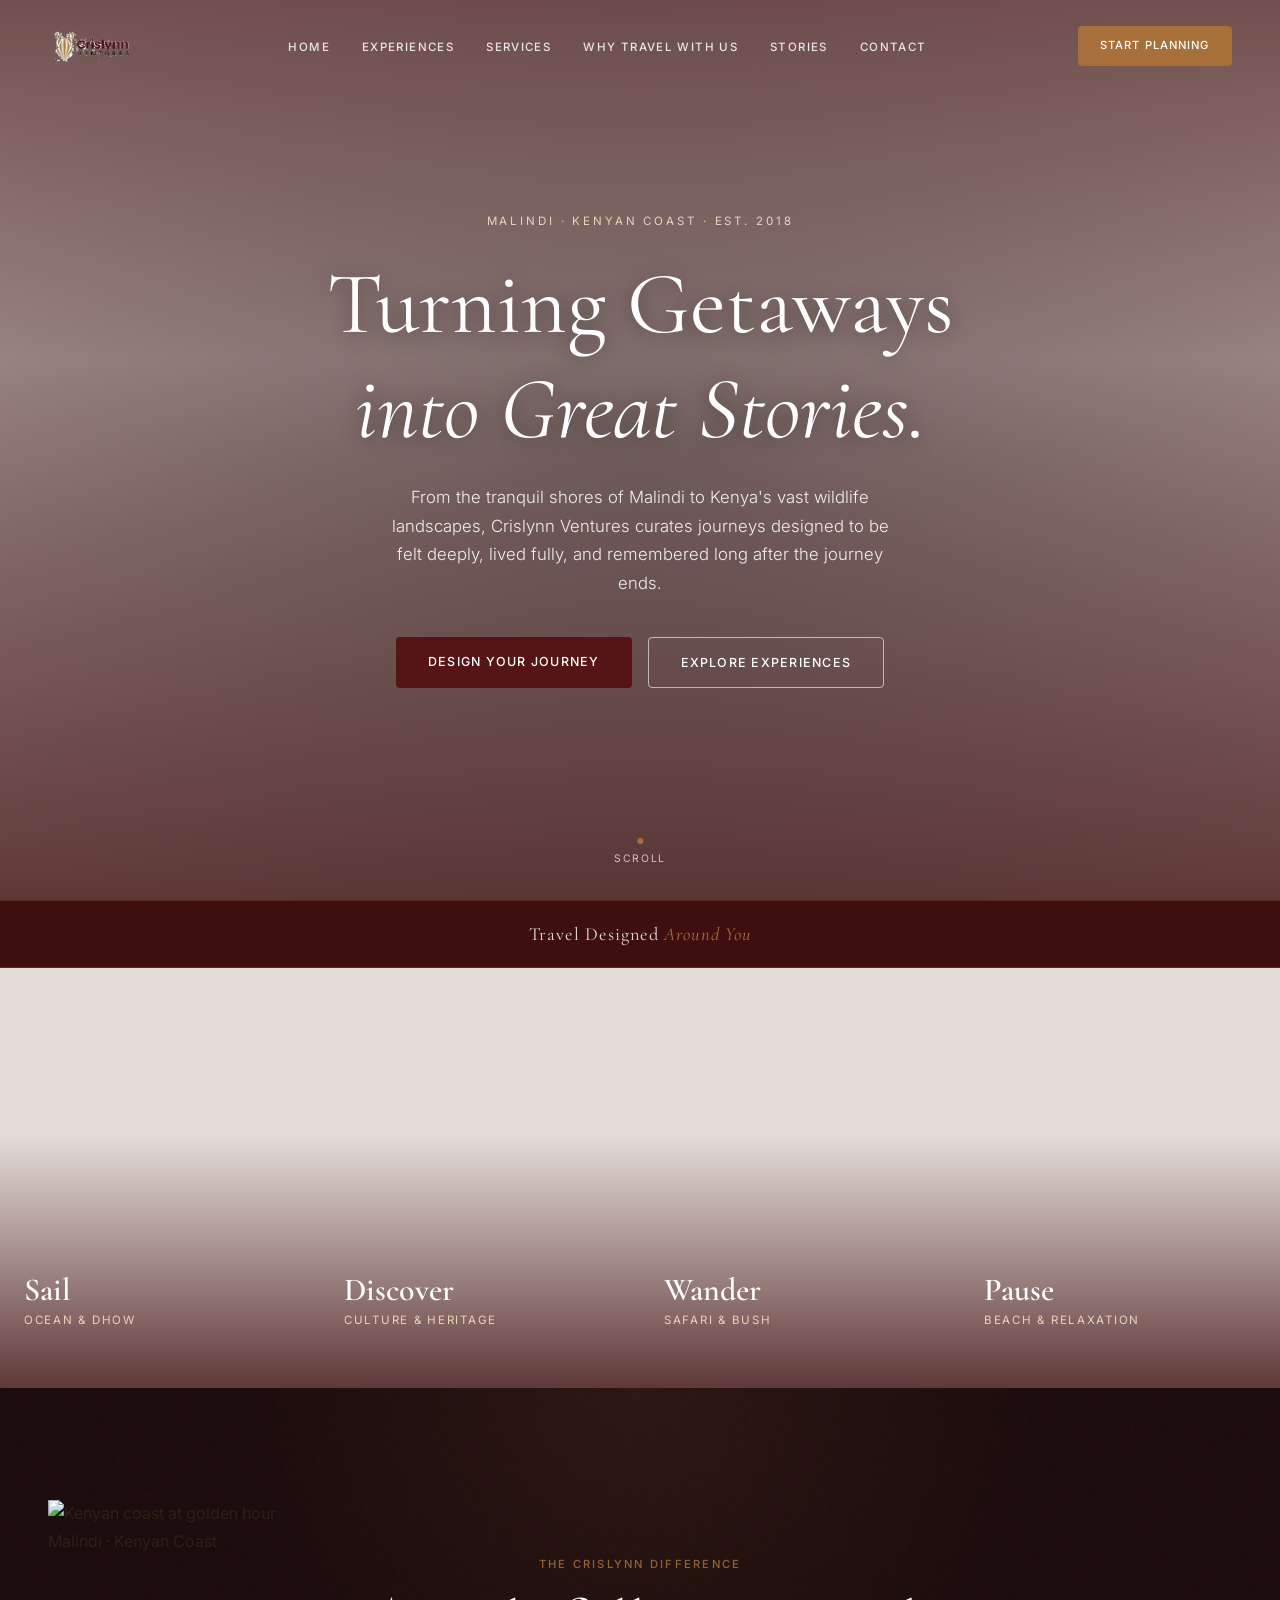
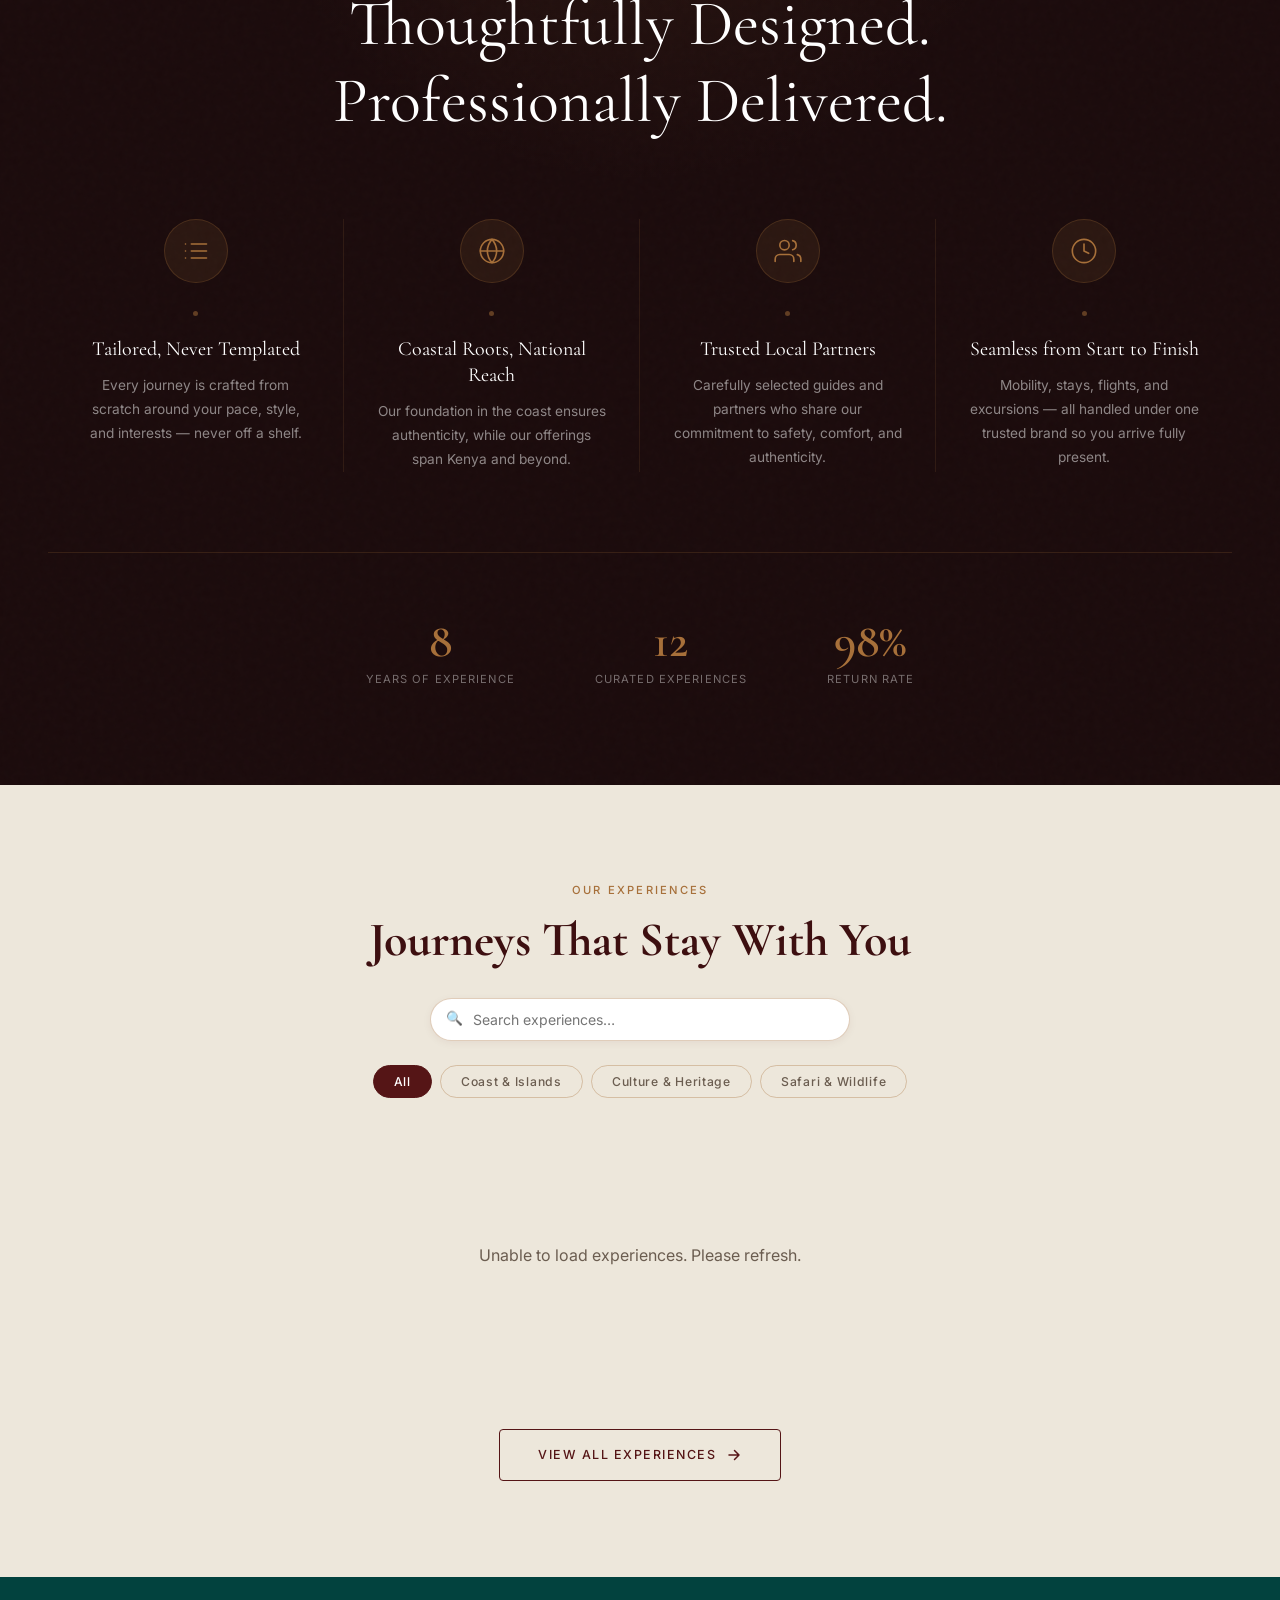
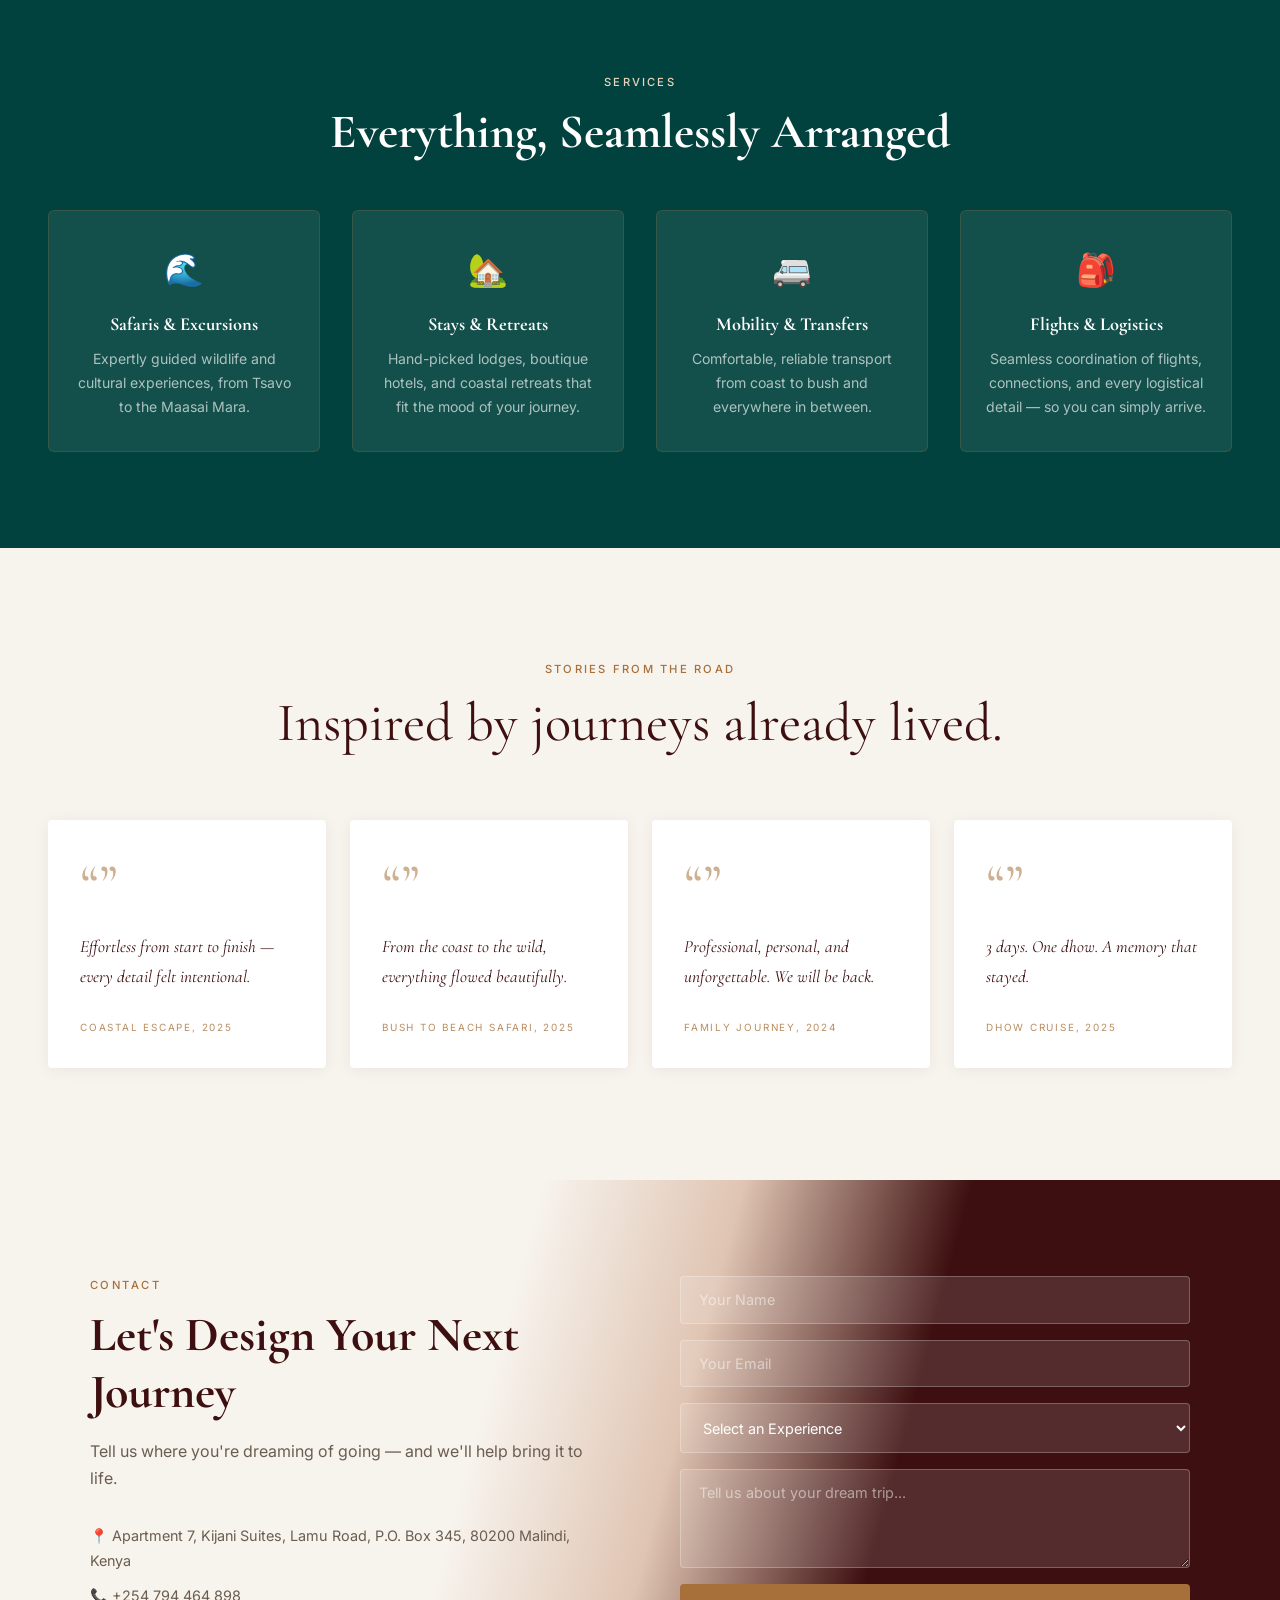
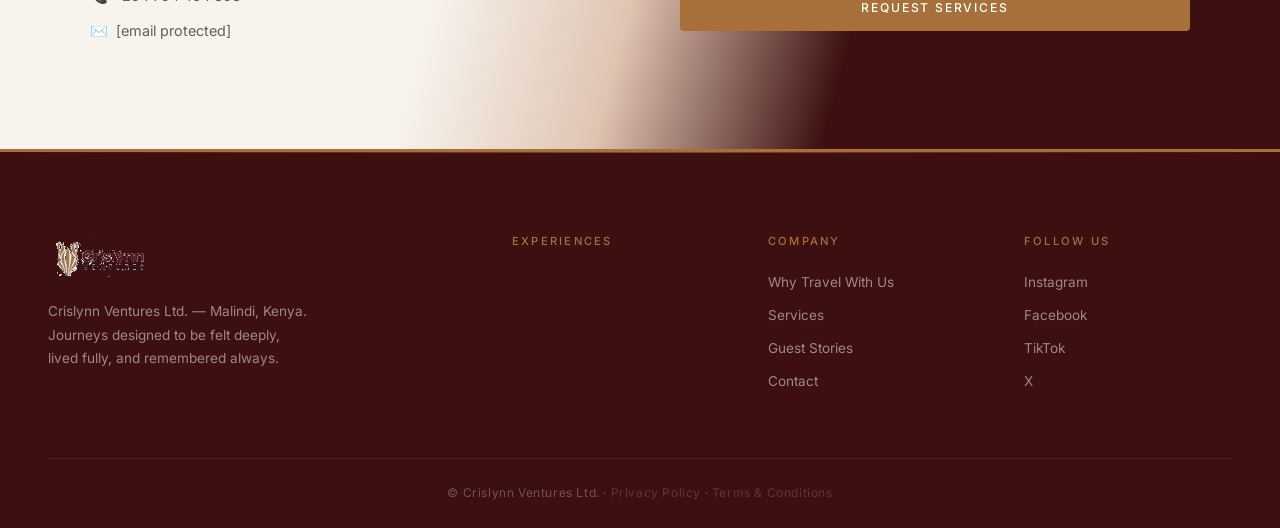
==== index.html @ f009a7af "Update index.html" ====
<!DOCTYPE html>
<html lang="en">
<head>
  <meta charset="UTF-8" />
  <meta name="viewport" content="width=device-width, initial-scale=1.0" />
  <title>Crislynn Ventures — Turning Getaways into Great Stories</title>
  <meta name="description" content="Crislynn Ventures crafts boutique travel experiences along the Kenyan Coast — dhow cruises, marine safaris, cultural tours and bush-to-beach adventures." />
  <meta property="og:title" content="Crislynn Ventures — Turning Getaways into Great Stories" />
  <meta property="og:description" content="Boutique travel experiences on the Kenyan Coast. Dhow cruises, marine safaris, Malindi heritage tours and beyond." />
  <meta property="og:image" content="https://images.pexels.com/photos/1320684/pexels-photo-1320684.jpeg" />
  <meta property="og:type" content="website" />
  <meta name="twitter:card" content="summary_large_image" />
  <link rel="stylesheet" href="styles.css" />
  <link href="https://fonts.googleapis.com/css2?family=Cormorant+Garamond:ital,wght@0,400;0,600;1,400&family=Inter:wght@300;400;500&display=swap" rel="stylesheet" />
</head>
<body>

  <nav class="navbar" id="navbar">
    <div class="nav-logo">
      <a href="#home">
        <img src="[data-uri]" data-logo="crislynn" class="nav-logo-img" alt="Crislynn Ventures" onerror="this.style.display='none';this.nextElementSibling.style.display='inline';" />
        <span class="logo-text" style="display:none;">CRISLYNN <em>VENTURES</em></span>
      </a>
    </div>
    <ul class="nav-links" id="navLinks">
      <li><a href="#home">HOME</a></li>
      <li><a href="#experiences">EXPERIENCES</a></li>
      <li><a href="#services">SERVICES</a></li>
      <li><a href="#about">WHY TRAVEL WITH US</a></li>
      <li><a href="#stories">STORIES</a></li>
      <li><a href="#contact">CONTACT</a></li>
    </ul>
    <a href="#contact" class="nav-cta">START PLANNING</a>
    <button class="hamburger" id="hamburger" aria-label="Toggle menu">&#9776;</button>
  </nav>

  <section class="hero" id="home">
    <div class="hero-bg" style="background-image:url('https://images.pexels.com/photos/3703465/pexels-photo-3703465.jpeg?auto=compress&cs=tinysrgb&w=1920')"></div>
    <div class="hero-overlay"></div>
    <div class="hero-content">
      <p class="hero-eyebrow">Malindi · Kenyan Coast · Est. 2018</p>
      <h1>Turning Getaways<br /><em>into Great Stories.</em></h1>
      <p class="hero-sub">From the tranquil shores of Malindi to Kenya's vast wildlife landscapes, Crislynn Ventures curates journeys designed to be felt deeply, lived fully, and remembered long after the journey ends.</p>
      <div class="hero-buttons">
        <a href="#experiences" class="btn-primary">Design Your Journey</a>
        <a href="#experiences" class="btn-ghost">Explore Experiences</a>
      </div>
    </div>
    <div class="hero-scroll">
      <span class="scroll-dot"></span>
      <span class="scroll-label">Scroll</span>
    </div>
  </section>



  <div class="strip-intro">
    <p>Travel Designed <em>Around You</em></p>
  </div>

  <section class="experience-strip">
    <a href="#experiences" class="strip-card" style="background-image:url('https://images.pexels.com/photos/1605268/pexels-photo-1605268.jpeg?auto=compress&cs=tinysrgb&w=800')">
      <div class="strip-overlay"></div>
      <div class="strip-content">
        <span class="strip-label">Sail</span>
        <span class="strip-sub">Ocean &amp; Dhow</span>
        <span class="strip-cta">Explore →</span>
      </div>
    </a>
    <a href="#experiences" class="strip-card" style="background-image:url('https://images.pexels.com/photos/3889843/pexels-photo-3889843.jpeg?auto=compress&cs=tinysrgb&w=800')">
      <div class="strip-overlay"></div>
      <div class="strip-content">
        <span class="strip-label">Discover</span>
        <span class="strip-sub">Culture &amp; Heritage</span>
        <span class="strip-cta">Explore →</span>
      </div>
    </a>
    <a href="#experiences" class="strip-card" style="background-image:url('https://images.pexels.com/photos/247431/pexels-photo-247431.jpeg?auto=compress&cs=tinysrgb&w=800')">
      <div class="strip-overlay"></div>
      <div class="strip-content">
        <span class="strip-label">Wander</span>
        <span class="strip-sub">Safari &amp; Bush</span>
        <span class="strip-cta">Explore →</span>
      </div>
    </a>
    <a href="#experiences" class="strip-card" style="background-image:url('https://images.pexels.com/photos/1032650/pexels-photo-1032650.jpeg?auto=compress&cs=tinysrgb&w=800')">
      <div class="strip-overlay"></div>
      <div class="strip-content">
        <span class="strip-label">Pause</span>
        <span class="strip-sub">Beach &amp; Relaxation</span>
        <span class="strip-cta">Explore →</span>
      </div>
    </a>
  </section>

  <section class="why-us" id="about">
    <div class="why-us-inner">
      <div class="why-us-image">
        <img src="https://images.pexels.com/photos/1574843/pexels-photo-1574843.jpeg?auto=compress&cs=tinysrgb&w=1200" alt="Kenyan coast at golden hour" />
        <div class="why-us-image-caption">Malindi · Kenyan Coast</div>
      </div>
      <div class="why-us-header">
        <span class="section-eyebrow why-eyebrow">The Crislynn Difference</span>
        <h2>Thoughtfully Designed.<br />Professionally Delivered.</h2>
      </div>
      <div class="why-us-grid">
        <div class="why-card">
          <div class="why-icon">
            <svg width="28" height="28" viewBox="0 0 24 24" fill="none" stroke="currentColor" stroke-width="1.4" stroke-linecap="round" stroke-linejoin="round"><line x1="8" y1="6" x2="21" y2="6"/><line x1="8" y1="12" x2="21" y2="12"/><line x1="8" y1="18" x2="21" y2="18"/><line x1="3" y1="6" x2="3.01" y2="6"/><line x1="3" y1="12" x2="3.01" y2="12"/><line x1="3" y1="18" x2="3.01" y2="18"/></svg>
          </div>
          <div class="why-dot"></div>
          <h4>Tailored, Never Templated</h4>
          <p>Every journey is crafted from scratch around your pace, style, and interests — never off a shelf.</p>
        </div>
        <div class="why-card">
          <div class="why-icon">
            <svg width="28" height="28" viewBox="0 0 24 24" fill="none" stroke="currentColor" stroke-width="1.4" stroke-linecap="round" stroke-linejoin="round"><circle cx="12" cy="12" r="10"/><line x1="2" y1="12" x2="22" y2="12"/><path d="M12 2a15.3 15.3 0 0 1 4 10 15.3 15.3 0 0 1-4 10 15.3 15.3 0 0 1-4-10 15.3 15.3 0 0 1 4-10z"/></svg>
          </div>
          <div class="why-dot"></div>
          <h4>Coastal Roots, National Reach</h4>
          <p>Our foundation in the coast ensures authenticity, while our offerings span Kenya and beyond.</p>
        </div>
        <div class="why-card">
          <div class="why-icon">
            <svg width="28" height="28" viewBox="0 0 24 24" fill="none" stroke="currentColor" stroke-width="1.4" stroke-linecap="round" stroke-linejoin="round"><path d="M17 21v-2a4 4 0 0 0-4-4H5a4 4 0 0 0-4 4v2"/><circle cx="9" cy="7" r="4"/><path d="M23 21v-2a4 4 0 0 0-3-3.87"/><path d="M16 3.13a4 4 0 0 1 0 7.75"/></svg>
          </div>
          <div class="why-dot"></div>
          <h4>Trusted Local Partners</h4>
          <p>Carefully selected guides and partners who share our commitment to safety, comfort, and authenticity.</p>
        </div>
        <div class="why-card">
          <div class="why-icon">
            <svg width="28" height="28" viewBox="0 0 24 24" fill="none" stroke="currentColor" stroke-width="1.4" stroke-linecap="round" stroke-linejoin="round"><circle cx="12" cy="12" r="10"/><polyline points="12 6 12 12 16 14"/></svg>
          </div>
          <div class="why-dot"></div>
          <h4>Seamless from Start to Finish</h4>
          <p>Mobility, stays, flights, and excursions — all handled under one trusted brand so you arrive fully present.</p>
        </div>
      </div>
      <div class="why-stats">
        <div class="stat">
          <span class="stat-num" data-target="8">8</span>
          <span class="stat-label">Years of Experience</span>
        </div>
        <div class="stat">
          <span class="stat-num" data-target="12">12</span>
          <span class="stat-label">Curated Experiences</span>
        </div>
        <div class="stat">
          <span class="stat-num" data-target="98" data-suffix="%">98</span>
          <span class="stat-label">Return Rate</span>
        </div>
      </div>
    </div>
  </section>

  <section class="experiences" id="experiences">
    <div class="experiences-header">
      <span class="section-eyebrow">Our Experiences</span>
      <h2>Journeys That Stay With You</h2>
      <div class="exp-search-bar">
        <span class="search-icon">🔍</span>
        <input type="text" id="expSearch" placeholder="Search experiences…" autocomplete="off" />
      </div>
      <div class="exp-filter-tabs" id="expFilterTabs">
        <button class="filter-tab active" data-filter="all">All</button>
        <button class="filter-tab" data-filter="Coast &amp; Islands">Coast &amp; Islands</button>
        <button class="filter-tab" data-filter="Culture &amp; Heritage">Culture &amp; Heritage</button>
        <button class="filter-tab" data-filter="Safari &amp; Wildlife">Safari &amp; Wildlife</button>
      </div>
    </div>
    <div id="exp-loading-indicator" class="exp-page-loading">
      <div class="loading-spinner"></div>
      <p>Loading experiences…</p>
    </div>
    <div id="exp-categories"></div>
    <div id="exp-search-results" class="exp-search-results" style="display:none;"></div>
    <div class="view-all-btn-wrap">
      <a href="experiences.html" class="view-all-btn">
        <span>View All Experiences</span>
        <svg width="16" height="16" viewBox="0 0 16 16" fill="none" xmlns="http://www.w3.org/2000/svg">
          <path d="M3 8H13M13 8L8.5 3.5M13 8L8.5 12.5" stroke="currentColor" stroke-width="1.5" stroke-linecap="round" stroke-linejoin="round"/>
        </svg>
      </a>
    </div>
  </section>

  <section class="services" id="services">
    <div class="services-inner">
      <span class="section-eyebrow">Services</span>
      <h2>Everything, Seamlessly Arranged</h2>
      <div class="services-grid">
        <div class="service-card">
          <div class="service-icon">🌊</div>
          <h4>Safaris &amp; Excursions</h4>
          <p>Expertly guided wildlife and cultural experiences, from Tsavo to the Maasai Mara.</p>
        </div>
        <div class="service-card">
          <div class="service-icon">🏡</div>
          <h4>Stays &amp; Retreats</h4>
          <p>Hand-picked lodges, boutique hotels, and coastal retreats that fit the mood of your journey.</p>
        </div>
        <div class="service-card">
          <div class="service-icon">🚐</div>
          <h4>Mobility &amp; Transfers</h4>
          <p>Comfortable, reliable transport from coast to bush and everywhere in between.</p>
        </div>
        <div class="service-card">
          <div class="service-icon">🎒</div>
          <h4>Flights &amp; Logistics</h4>
          <p>Seamless coordination of flights, connections, and every logistical detail — so you can simply arrive.</p>
        </div>
      </div>
    </div>
  </section>

  <section class="testimonials" id="stories">
    <div class="testimonials-inner">
      <div class="testimonials-header">
        <span class="section-eyebrow">Stories from the Road</span>
        <h2>Inspired by journeys already lived.</h2>
      </div>
      <div class="testimonials-grid">
        <div class="testimonial-card">
          <div class="quote-mark">&ldquo;&rdquo;</div>
          <p>Effortless from start to finish — every detail felt intentional.</p>
          <div class="t-meta">COASTAL ESCAPE, 2025</div>
        </div>
        <div class="testimonial-card">
          <div class="quote-mark">&ldquo;&rdquo;</div>
          <p>From the coast to the wild, everything flowed beautifully.</p>
          <div class="t-meta">BUSH TO BEACH SAFARI, 2025</div>
        </div>
        <div class="testimonial-card">
          <div class="quote-mark">&ldquo;&rdquo;</div>
          <p>Professional, personal, and unforgettable. We will be back.</p>
          <div class="t-meta">FAMILY JOURNEY, 2024</div>
        </div>
        <div class="testimonial-card">
          <div class="quote-mark">&ldquo;&rdquo;</div>
          <p>3 days. One dhow. A memory that stayed.</p>
          <div class="t-meta">DHOW CRUISE, 2025</div>
        </div>
      </div>
    </div>
  </section>

</section>

  <section class="contact" id="contact">
    <div class="contact-inner">
      <div class="contact-text">
        <span class="section-eyebrow">Contact</span>
        <h2>Let's Design Your Next Journey</h2>
        <p>Tell us where you're dreaming of going — and we'll help bring it to life.</p>
        <div class="contact-details">
          <p>📍 Apartment 7, Kijani Suites, Lamu Road, P.O. Box 345, 80200 Malindi, Kenya</p>
          <p>📞 +254 794 464 898</p>
          <p>✉️ <a href="/cdn-cgi/l/email-protection#0b606a7962697e4b68796278677265657d6e657f7e796e7825686425606e"><span class="__cf_email__" data-cfemail="d3b8b2a1bab1a693b0a1baa0bfaabdbda5b6bda7a6a1b6a0fdb0bcfdb8b6">[email&#160;protected]</span></a></p>
        </div>
      </div>
      <form class="contact-form" id="contactForm">
        <input type="text" placeholder="Your Name" required />
        <input type="email" placeholder="Your Email" required />
        <select id="expSelect"><option value="">Select an Experience</option></select>
        <textarea placeholder="Tell us about your dream trip..." rows="4"></textarea>
        <button type="submit" class="btn-primary">Request Services</button>
        <p class="form-success" id="formSuccess" style="display:none;">✓ Message sent! We'll be in touch within 24 hours.</p>
      </form>
    </div>
  </section>

  <footer class="footer">
    <div class="footer-inner">
      <div class="footer-brand">
        <img class="footer-logo-img" src="[data-uri]" alt="Crislynn Ventures" />
        <p>Crislynn Ventures Ltd. — Malindi, Kenya. Journeys designed to be felt deeply, lived fully, and remembered always.</p>
      </div>
      <div class="footer-links">
        <h5>Experiences</h5>
        <div id="footer-exp-links"></div>
      </div>
      <div class="footer-links">
        <h5>Company</h5>
        <a href="#about">Why Travel With Us</a>
        <a href="#services">Services</a>
        <a href="#stories">Guest Stories</a>
        <a href="#contact">Contact</a>
      </div>
      <div class="footer-social">
        <h5>Follow Us</h5>
        <div class="social-icons">
          <a href="https://instagram.com" target="_blank" rel="noopener">Instagram</a>
          <a href="https://facebook.com" target="_blank" rel="noopener">Facebook</a>
          <a href="https://tiktok.com" target="_blank" rel="noopener">TikTok</a>
          <a href="https://x.com" target="_blank" rel="noopener">X</a>
        </div>
      </div>
    </div>
    <div class="footer-bottom">
      <p>© Crislynn Ventures Ltd. · <a href="#" style="color:inherit;opacity:0.6;">Privacy Policy</a> · <a href="#" style="color:inherit;opacity:0.6;">Terms &amp; Conditions</a></p>
    </div>
  </footer>

  <script data-cfasync="false" src="/cdn-cgi/scripts/5c5dd728/cloudflare-static/email-decode.min.js"></script><script data-cfasync="false" src="/cdn-cgi/scripts/5c5dd728/cloudflare-static/email-decode.min.js"></script><script data-cfasync="false" src="/cdn-cgi/scripts/5c5dd728/cloudflare-static/email-decode.min.js"></script><script src="main.js"></script>
</body>
</html>
---- styles.css ----
/* =============================================
   CRISLYNN VENTURES — styles.css
   Brand Palette:
   --maroon:  #551516  (primary / theme)
   --gold:    #a7703a  (accent gold)
   --green:   #02423e  (secondary / Swahili sections)
   --cream:   #f7f3ed  (neutral light)
   --white:   #ffffff
   ============================================= */

*, *::before, *::after { box-sizing: border-box; margin: 0; padding: 0; }

:root {
  --maroon:      #551516;
  --maroon-deep: #3d0f10;
  --maroon-mid:  #6b1a1b;
  --gold:        #a7703a;
  --gold-light:  #c4904f;
  --gold-pale:   #e8d5bc;
  --green:       #02423e;
  --green-mid:   #025248;
  --green-dark:  #01302d;
  --cream:       #f7f3ed;
  --cream-dark:  #ede7db;
  --cream-mid:   #e4ddd1;
  --white:       #ffffff;
  --text:        #2c2218;
  --text-light:  #6b5d50;
  --radius:      4px;
  --shadow:      0 8px 32px rgba(85,21,22,0.10);
  --transition:  0.3s ease;
}

html { scroll-behavior: smooth; }

body {
  font-family: 'Inter', sans-serif;
  color: var(--text);
  background: var(--cream);
  line-height: 1.7;
  overflow-x: hidden;
}

h1, h2, h3, h4 {
  font-family: 'Cormorant Garamond', serif;
  line-height: 1.2;
}

em { font-style: italic; }
img { display: block; max-width: 100%; }
a { text-decoration: none; color: inherit; }

/* LOGO IMAGE */
.nav-logo-img {
  height: 44px;
  width: auto;
  display: block;
  filter: brightness(1.1) contrast(1.05);
  transition: opacity 0.3s ease;
}
.nav-logo-img:hover { opacity: 0.85; }
.footer-logo-img {
  height: 52px;
  width: auto;
  display: block;
  margin-bottom: 1rem;
  opacity: 0.92;
  filter: brightness(1.1);
}

/* LOGO TEXT */
.logo-text {
  font-family: 'Cormorant Garamond', serif;
  font-size: 1.3rem;
  font-weight: 600;
  letter-spacing: 0.12em;
  color: var(--white);
}
.logo-text em { color: var(--gold); font-style: italic; }
.footer-logo { font-size: 1.1rem; }

/* BUTTONS */
.btn-primary {
  display: inline-block;
  padding: 0.85rem 2rem;
  background: var(--maroon);
  color: var(--white);
  font-family: 'Inter', sans-serif;
  font-size: 0.78rem;
  font-weight: 500;
  letter-spacing: 0.1em;
  text-transform: uppercase;
  border: none;
  cursor: pointer;
  transition: background var(--transition), transform var(--transition);
  border-radius: var(--radius);
}
.btn-primary:hover {
  background: var(--maroon-mid);
  transform: translateY(-2px);
}

.btn-ghost {
  display: inline-block;
  padding: 0.85rem 2rem;
  background: transparent;
  color: var(--white);
  font-size: 0.78rem;
  font-weight: 500;
  letter-spacing: 0.1em;
  text-transform: uppercase;
  border: 1px solid rgba(255,255,255,0.6);
  cursor: pointer;
  transition: all var(--transition);
  border-radius: var(--radius);
}
.btn-ghost:hover {
  background: rgba(255,255,255,0.1);
  border-color: var(--white);
}

.section-eyebrow {
  display: block;
  font-family: 'Inter', sans-serif;
  font-size: 0.7rem;
  font-weight: 500;
  letter-spacing: 0.2em;
  text-transform: uppercase;
  color: var(--gold);
  margin-bottom: 0.75rem;
}

/* =============================================
   NAVBAR
   ============================================= */
.navbar {
  position: fixed;
  top: 0; left: 0; right: 0;
  z-index: 1000;
  display: flex;
  align-items: center;
  justify-content: space-between;
  padding: 1.5rem 3rem;
  background: transparent;
  transition: background var(--transition), padding var(--transition), box-shadow var(--transition);
}
.navbar.scrolled {
  background: rgba(61,15,16,0.97);
  padding: 0.75rem 3rem;
  box-shadow: 0 2px 24px rgba(0,0,0,0.35);
  backdrop-filter: blur(8px);
}
.nav-links {
  display: flex;
  list-style: none;
  gap: 2rem;
}
.nav-links a {
  color: var(--white);
  font-size: 0.72rem;
  font-weight: 500;
  letter-spacing: 0.12em;
  text-transform: uppercase;
  opacity: 0.85;
  transition: opacity var(--transition), color var(--transition);
}
.nav-links a:hover { opacity: 1; color: var(--gold); }
.nav-cta {
  background: var(--gold);
  color: var(--white);
  padding: 0.65rem 1.4rem;
  font-size: 0.7rem;
  font-weight: 500;
  letter-spacing: 0.1em;
  text-transform: uppercase;
  border-radius: var(--radius);
  transition: background var(--transition);
}
.nav-cta:hover { background: var(--gold-light); }
.hamburger {
  display: none;
  background: none;
  border: none;
  color: var(--white);
  font-size: 1.5rem;
  cursor: pointer;
}

/* =============================================
   HERO
   ============================================= */
.hero {
  position: relative;
  height: 100vh;
  min-height: 600px;
  display: flex;
  align-items: center;
  justify-content: center;
  overflow: hidden;
}
.hero-bg {
  position: absolute;
  inset: 0;
  background-size: cover;
  background-position: center;
  background-repeat: no-repeat;
  transform: scale(1.05);
  animation: heroZoom 12s ease-in-out infinite alternate;
}
@keyframes heroZoom {
  from { transform: scale(1.05); }
  to   { transform: scale(1.12); }
}
.hero-overlay {
  position: absolute;
  inset: 0;
  background: linear-gradient(
    to bottom,
    rgba(61,15,16,0.72) 0%,
    rgba(61,15,16,0.45) 40%,
    rgba(61,15,16,0.82) 100%
  );
}
/* Extra darkening layer specifically behind the text area */
.hero-overlay::after {
  content: '';
  position: absolute;
  inset: 0;
  background: radial-gradient(ellipse 70% 60% at 50% 52%, rgba(0,0,0,0.28) 0%, transparent 100%);
}
.hero-content {
  position: relative;
  z-index: 2;
  text-align: center;
  color: var(--white);
  padding: 0 1.5rem;
  max-width: 780px;
}
.hero-eyebrow {
  font-size: 0.72rem;
  letter-spacing: 0.25em;
  text-transform: uppercase;
  color: var(--gold-pale);
  margin-bottom: 1.25rem;
}
.hero-content h1 {
  font-size: clamp(2.8rem, 7vw, 5.5rem);
  font-weight: 400;
  margin-bottom: 1.25rem;
  text-shadow: 0 2px 20px rgba(0,0,0,0.4);
}
.hero-sub {
  font-size: 1.05rem;
  font-weight: 300;
  opacity: 0.9;
  margin-bottom: 2.5rem;
  max-width: 520px;
  margin-left: auto;
  margin-right: auto;
}
.hero-buttons {
  display: flex;
  gap: 1rem;
  justify-content: center;
  flex-wrap: wrap;
}
.hero-scroll {
  position: absolute;
  bottom: 2rem;
  left: 50%;
  transform: translateX(-50%);
  z-index: 2;
  display: flex;
  flex-direction: column;
  align-items: center;
  gap: 0.4rem;
  color: rgba(255,255,255,0.7);
  font-size: 0.65rem;
  letter-spacing: 0.15em;
  text-transform: uppercase;
  cursor: pointer;
}
.scroll-label {
  animation: scrollFade 1.6s ease-in-out infinite;
}
@keyframes scrollFade {
  0%, 100% { opacity: 0.7; }
  50%       { opacity: 0.25; }
}
.scroll-dot {
  width: 6px; height: 6px;
  border-radius: 50%;
  background: var(--gold);
  animation: scrollBounce 1.6s ease-in-out infinite;
}
.scroll-track {
  width: 1px;
  height: 32px;
  background: linear-gradient(to bottom, rgba(167,112,58,0.7), rgba(167,112,58,0.08));
  margin-bottom: 0.2rem;
  animation: scrollTrack 1.6s ease-in-out infinite;
}
@keyframes scrollTrack {
  0%, 100% { opacity: 1; transform: scaleY(1); }
  50%       { opacity: 0.4; transform: scaleY(0.8); }
}
@keyframes scrollBounce {
  0%, 100% { transform: translateY(0); opacity: 1; }
  50%       { transform: translateY(6px); opacity: 0.4; }
}

/* =============================================
   ABOUT
   ============================================= */
/* =============================================
   WHY US — dark full-bleed section (replaces old .about)
   ============================================= */
.why-us {
  padding: 7rem 3rem 6rem;
  background: #1a0a0b;
  position: relative;
  overflow: hidden;
}
/* Subtle noise grain */
.why-us::before {
  content: '';
  position: absolute;
  inset: 0;
  background-image: url("data:image/svg+xml,%3Csvg viewBox='0 0 200 200' xmlns='http://www.w3.org/2000/svg'%3E%3Cfilter id='n'%3E%3CfeTurbulence type='fractalNoise' baseFrequency='0.75' numOctaves='4' stitchTiles='stitch'/%3E%3C/filter%3E%3Crect width='100%25' height='100%25' filter='url(%23n)' opacity='0.035'/%3E%3C/svg%3E");
  opacity: 0.6;
  pointer-events: none;
}
/* Faint gold radial glow behind heading */
.why-us::after {
  content: '';
  position: absolute;
  top: 0; left: 50%;
  transform: translateX(-50%);
  width: 800px; height: 400px;
  background: radial-gradient(ellipse at 50% 0%, rgba(167,112,58,0.12) 0%, transparent 70%);
  pointer-events: none;
}
.why-us-inner {
  max-width: 1200px;
  margin: 0 auto;
  position: relative;
  z-index: 1;
}
.why-us-header {
  text-align: center;
  margin-bottom: 5rem;
}
.why-eyebrow {
  color: var(--gold) !important;
  opacity: 0.85;
}
.why-us-header h2 {
  font-family: 'Cormorant Garamond', serif;
  font-size: clamp(2.4rem, 5vw, 4rem);
  font-weight: 400;
  color: var(--white);
  line-height: 1.2;
  margin-top: 0.75rem;
}
/* 4-column icon grid */
.why-us-grid {
  display: grid;
  grid-template-columns: repeat(4, 1fr);
  gap: 0;
  margin-bottom: 5rem;
}
.why-card {
  display: flex;
  flex-direction: column;
  align-items: center;
  text-align: center;
  padding: 0 2rem;
  border-right: 1px solid rgba(167,112,58,0.15);
}
.why-card:last-child { border-right: none; }
.why-icon {
  width: 64px;
  height: 64px;
  border-radius: 50%;
  background: rgba(167,112,58,0.12);
  border: 1px solid rgba(167,112,58,0.25);
  display: flex;
  align-items: center;
  justify-content: center;
  color: var(--gold);
  margin-bottom: 1rem;
  transition: background 0.3s ease, transform 0.3s ease;
}
.why-card:hover .why-icon {
  background: rgba(167,112,58,0.22);
  transform: translateY(-3px);
}
.why-dot {
  width: 5px;
  height: 5px;
  border-radius: 50%;
  background: var(--gold);
  opacity: 0.5;
  margin: 0.75rem auto 1.25rem;
}
.why-card h4 {
  font-family: 'Cormorant Garamond', serif;
  font-size: 1.25rem;
  font-weight: 400;
  color: var(--white);
  margin-bottom: 0.75rem;
  line-height: 1.3;
}
.why-card p {
  font-size: 0.855rem;
  color: rgba(255,255,255,0.5);
  line-height: 1.75;
}
/* Stats row */
.why-stats {
  display: flex;
  justify-content: center;
  gap: 5rem;
  padding-top: 4rem;
  border-top: 1px solid rgba(167,112,58,0.2);
}
.why-stats .stat { text-align: center; opacity: 0; transform: translateY(12px); transition: opacity 0.5s ease, transform 0.5s ease; }
.why-stats .stat.in-view { opacity: 1; transform: translateY(0); }
.why-stats .stat:nth-child(2) { transition-delay: 0.1s; }
.why-stats .stat:nth-child(3) { transition-delay: 0.2s; }
.why-stats .stat-num {
  display: block;
  font-family: 'Cormorant Garamond', serif;
  font-size: 3rem;
  font-weight: 600;
  color: var(--gold);
  line-height: 1;
}
.why-stats .stat-label {
  display: block;
  font-size: 0.7rem;
  letter-spacing: 0.1em;
  color: rgba(255,255,255,0.4);
  text-transform: uppercase;
  margin-top: 0.3rem;
}

/* =============================================
   STRIP INTRO
   ============================================= */
.strip-intro {
  background: var(--maroon-deep);
  text-align: center;
  padding: 1.1rem 2rem;
  border-top: 1px solid rgba(167,112,58,0.3);
  border-bottom: 1px solid rgba(167,112,58,0.3);
}
.strip-intro p {
  font-family: 'Cormorant Garamond', serif;
  font-size: 1.15rem;
  color: rgba(255,255,255,0.85);
  letter-spacing: 0.05em;
}
.strip-intro em { color: var(--gold); font-style: italic; }

/* =============================================
   EXPERIENCE STRIP
   ============================================= */
.experience-strip {
  display: grid;
  grid-template-columns: repeat(4, 1fr);
  height: 420px;
}
.strip-card {
  position: relative;
  display: flex;
  align-items: flex-end;
  background-size: cover;
  background-position: center;
  overflow: hidden;
  cursor: pointer;
  text-decoration: none;
}
.strip-card .strip-overlay {
  position: absolute;
  inset: 0;
  background: linear-gradient(
    to top,
    rgba(61,15,16,0.82) 0%,
    rgba(61,15,16,0.1) 60%
  );
  transition: background var(--transition);
}
.strip-card:hover .strip-overlay {
  background: linear-gradient(
    to top,
    rgba(61,15,16,0.92) 0%,
    rgba(61,15,16,0.35) 60%
  );
}
.strip-content {
  position: relative;
  z-index: 2;
  padding: 1.75rem 1.5rem;
  display: flex;
  flex-direction: column;
  gap: 0.3rem;
  transition: transform var(--transition);
}
.strip-card:hover .strip-content { transform: translateY(-6px); }
.strip-label {
  font-family: 'Cormorant Garamond', serif;
  font-size: 2rem;
  font-weight: 600;
  color: var(--white);
  line-height: 1;
}
.strip-sub {
  font-size: 0.72rem;
  letter-spacing: 0.15em;
  text-transform: uppercase;
  color: var(--gold-pale);
}
.strip-cta {
  font-size: 0.75rem;
  color: rgba(255,255,255,0);
  letter-spacing: 0.1em;
  text-transform: uppercase;
  transition: color var(--transition);
  margin-top: 0.3rem;
}
.strip-card:hover .strip-cta { color: var(--gold); }

/* =============================================
   EXPERIENCES SECTION
   ============================================= */
.experiences {
  padding: 6rem 3rem;
  background: var(--cream-dark);
}
.experiences-header {
  text-align: center;
  margin-bottom: 3rem;
}
.experiences-header h2 {
  font-size: clamp(2rem, 4vw, 3rem);
  color: var(--maroon-deep);
  margin-bottom: 1.75rem;
}

/* Search bar */
.exp-search-bar {
  position: relative;
  max-width: 420px;
  margin: 0 auto 1.5rem;
}
.exp-search-bar .search-icon {
  position: absolute;
  left: 1rem;
  top: 50%;
  transform: translateY(-50%);
  font-size: 0.85rem;
  pointer-events: none;
}
.exp-search-bar input {
  width: 100%;
  padding: 0.75rem 1rem 0.75rem 2.6rem;
  border: 1px solid rgba(167,112,58,0.35);
  border-radius: 30px;
  background: var(--white);
  font-size: 0.88rem;
  font-family: 'Inter', sans-serif;
  color: var(--text);
  outline: none;
  transition: border-color var(--transition), box-shadow var(--transition);
  box-shadow: 0 2px 8px rgba(85,21,22,0.06);
}
.exp-search-bar input:focus {
  border-color: var(--gold);
  box-shadow: 0 2px 12px rgba(167,112,58,0.2);
}

/* Filter tabs */
.exp-filter-tabs {
  display: flex;
  gap: 0.5rem;
  justify-content: center;
  flex-wrap: wrap;
}
.filter-tab {
  padding: 0.5rem 1.25rem;
  border: 1px solid rgba(167,112,58,0.35);
  border-radius: 30px;
  background: transparent;
  color: var(--text-light);
  font-size: 0.76rem;
  font-family: 'Inter', sans-serif;
  font-weight: 500;
  letter-spacing: 0.06em;
  cursor: pointer;
  transition: all var(--transition);
}
.filter-tab:hover {
  border-color: var(--gold);
  color: var(--gold);
}
.filter-tab.active {
  background: var(--maroon);
  border-color: var(--maroon);
  color: var(--white);
}

/* View All Experiences button */
.view-all-btn-wrap {
  text-align: center;
  margin-top: 3rem;
  padding-top: 1rem;
}
.view-all-btn {
  display: inline-flex;
  align-items: center;
  gap: 0.6rem;
  padding: 0.9rem 2.4rem;
  background: transparent;
  border: 1.5px solid var(--maroon);
  color: var(--maroon);
  font-family: 'Inter', sans-serif;
  font-size: 0.78rem;
  font-weight: 500;
  letter-spacing: 0.12em;
  text-transform: uppercase;
  border-radius: var(--radius);
  text-decoration: none;
  transition: background var(--transition), color var(--transition), transform var(--transition), box-shadow var(--transition);
}
.view-all-btn:hover {
  background: var(--maroon);
  color: var(--white);
  transform: translateY(-2px);
  box-shadow: 0 8px 24px rgba(85,21,22,0.2);
}
.view-all-btn svg { transition: transform var(--transition); }
.view-all-btn:hover svg { transform: translateX(4px); }
.search-results-grid {
  display: grid;
  grid-template-columns: repeat(auto-fill, minmax(300px, 1fr));
  gap: 1.5rem;
  max-width: 1200px;
  margin: 0 auto;
}
.no-results {
  text-align: center;
  color: var(--text-light);
  padding: 3rem;
  font-size: 0.95rem;
}
.no-results em { color: var(--gold); font-style: italic; }

.exp-page-loading {
  display: flex;
  flex-direction: column;
  align-items: center;
  gap: 1rem;
  padding: 4rem;
  color: var(--text-light);
}

.exp-category { margin-bottom: 4rem; }
.category-title {
  font-family: 'Cormorant Garamond', serif;
  font-size: 1.5rem;
  color: var(--maroon-deep);
  margin-bottom: 1.5rem;
  padding-bottom: 0.75rem;
  border-bottom: 1px solid rgba(167,112,58,0.35);
}

.slider-wrapper {
  position: relative;
  display: flex;
  align-items: center;
  gap: 0.75rem;
}
.cards-track {
  display: flex;
  gap: 1.5rem;
  overflow: hidden;
  flex: 1;
}

/* EXPERIENCE CARD */
.exp-card {
  flex: 0 0 320px;
  background: var(--white);
  border-radius: 6px;
  overflow: hidden;
  cursor: pointer;
  box-shadow: 0 4px 16px rgba(85,21,22,0.08);
  transition: transform var(--transition), box-shadow var(--transition);
}
.exp-card:hover {
  transform: translateY(-6px);
  box-shadow: 0 12px 32px rgba(85,21,22,0.16);
}

/* CARD IMAGE */
.card-img {
  position: relative;
  width: 100%;
  height: 220px;
  background-size: cover;
  background-position: center;
  background-repeat: no-repeat;
  background-color: var(--maroon-deep);
}
.card-duration {
  position: absolute;
  top: 0.85rem;
  left: 0.85rem;
  background: var(--maroon-deep);
  color: var(--gold-pale);
  font-size: 0.65rem;
  font-weight: 500;
  letter-spacing: 0.1em;
  text-transform: uppercase;
  padding: 0.3rem 0.7rem;
  border-radius: 2px;
}
.card-price {
  position: absolute;
  bottom: 0.85rem;
  right: 0.85rem;
  background: var(--maroon);
  color: var(--white);
  font-size: 0.72rem;
  font-weight: 600;
  padding: 0.3rem 0.75rem;
  border-radius: 2px;
  border: 1px solid rgba(167,112,58,0.4);
}
.card-body {
  padding: 1.25rem 1.5rem 1.5rem;
}
.card-body h4 {
  font-size: 1.2rem;
  margin-bottom: 0.5rem;
  color: var(--maroon-deep);
}
.card-body p {
  font-size: 0.85rem;
  color: var(--text-light);
  margin-bottom: 0.85rem;
  line-height: 1.6;
}
.itinerary-toggle {
  background: none;
  border: none;
  color: var(--gold);
  font-size: 0.78rem;
  cursor: pointer;
  padding: 0;
  margin-bottom: 0.5rem;
  font-family: 'Inter', sans-serif;
  letter-spacing: 0.05em;
  transition: color var(--transition);
}
.itinerary-toggle:hover { color: var(--maroon); }
.itinerary-preview {
  display: none;
  list-style: none;
  padding: 0.75rem 0;
  border-top: 1px solid var(--cream-mid);
  margin-bottom: 0.75rem;
}
.itinerary-preview.open { display: block; }
.itinerary-preview li {
  font-size: 0.8rem;
  color: var(--text-light);
  padding: 0.3rem 0 0.3rem 1rem;
  border-left: 2px solid var(--maroon);
  margin-bottom: 0.4rem;
}
.card-cta {
  display: inline-block;
  font-size: 0.75rem;
  color: var(--maroon);
  font-weight: 500;
  letter-spacing: 0.08em;
  text-transform: uppercase;
  margin-top: 0.5rem;
  transition: color var(--transition);
}
.card-cta:hover { color: var(--gold); }

/* Card action buttons — wishlist + share */
.card-actions {
  position: absolute;
  top: 0.75rem;
  right: 0.75rem;
  display: flex;
  gap: 0.4rem;
  opacity: 0;
  transition: opacity var(--transition);
}
.exp-card:hover .card-actions { opacity: 1; }
.card-action-btn {
  width: 32px;
  height: 32px;
  border-radius: 50%;
  border: none;
  background: rgba(255,255,255,0.9);
  color: var(--text);
  font-size: 0.85rem;
  cursor: pointer;
  display: flex;
  align-items: center;
  justify-content: center;
  transition: all var(--transition);
  box-shadow: 0 2px 8px rgba(0,0,0,0.15);
  backdrop-filter: blur(4px);
}
.card-action-btn:hover { background: var(--white); transform: scale(1.1); }
.wishlist-btn { color: var(--text-light); }
.wishlist-btn.wishlisted { background: var(--maroon); color: var(--white); }
.wishlist-btn.wishlisted::after { content: ''; }
.share-btn { color: var(--maroon); }

/* Wishlist toast */
#wishlist-toast {
  position: fixed;
  bottom: 2rem;
  left: 50%;
  transform: translateX(-50%) translateY(20px);
  background: var(--maroon-deep);
  color: var(--white);
  padding: 0.75rem 1.5rem;
  border-radius: 30px;
  font-size: 0.85rem;
  letter-spacing: 0.03em;
  opacity: 0;
  pointer-events: none;
  transition: all 0.3s ease;
  z-index: 9999;
  border: 1px solid rgba(167,112,58,0.3);
  box-shadow: 0 8px 24px rgba(0,0,0,0.25);
}
#wishlist-toast.show {
  opacity: 1;
  transform: translateX(-50%) translateY(0);
}
  background: var(--white);
  border: 1px solid var(--cream-mid);
  color: var(--maroon);
  width: 40px;
  height: 40px;
  border-radius: 50%;
  font-size: 1.4rem;
  cursor: pointer;
  flex-shrink: 0;
  display: flex;
  align-items: center;
  justify-content: center;
  transition: all var(--transition);
  box-shadow: var(--shadow);
}
.slider-btn:hover {
  background: var(--maroon);
  color: var(--white);
  border-color: var(--maroon);
}
.slider-btn:disabled { opacity: 0.3; cursor: default; }

/* =============================================
   SERVICES — Green section (Swahili/brand)
   ============================================= */
.services { padding: 6rem 3rem; background: var(--green); }
.services-inner { max-width: 1200px; margin: 0 auto; text-align: center; }
.services-inner h2 { color: var(--white); font-size: clamp(2rem,4vw,3rem); margin-bottom: 3rem; }
.services-inner .section-eyebrow { color: var(--gold-pale); }
.services-grid {
  display: grid;
  grid-template-columns: repeat(4, 1fr);
  gap: 2rem;
}
.service-card {
  background: rgba(255,255,255,0.07);
  border: 1px solid rgba(167,112,58,0.25);
  border-radius: 6px;
  padding: 2rem 1.5rem;
  text-align: center;
  transition: background var(--transition), transform var(--transition);
}
.service-card:hover {
  background: rgba(255,255,255,0.12);
  transform: translateY(-4px);
  border-color: rgba(167,112,58,0.5);
}
.service-icon { font-size: 2rem; margin-bottom: 1rem; }
.service-card h4 { color: var(--white); font-size: 1.15rem; margin-bottom: 0.75rem; }
.service-card p { color: rgba(255,255,255,0.65); font-size: 0.88rem; }

/* =============================================
   TESTIMONIALS
   ============================================= */
/* =============================================
   TESTIMONIALS — cream bg, large quote marks, minimal cards
   ============================================= */
.testimonials {
  padding: 7rem 3rem;
  background: var(--cream);
}
.testimonials-inner {
  max-width: 1200px;
  margin: 0 auto;
}
.testimonials-header {
  text-align: center;
  margin-bottom: 4rem;
}
.testimonials-header h2 {
  font-family: 'Cormorant Garamond', serif;
  font-size: clamp(2.2rem, 4.5vw, 3.4rem);
  font-weight: 400;
  color: var(--maroon-deep);
  margin-top: 0.5rem;
  line-height: 1.2;
}
.testimonials-grid {
  display: grid;
  grid-template-columns: repeat(4, 1fr);
  gap: 1.5rem;
}
.testimonial-card {
  background: var(--white);
  border-radius: 4px;
  padding: 2.25rem 2rem 2rem;
  display: flex;
  flex-direction: column;
  box-shadow: 0 2px 16px rgba(85,21,22,0.06);
  transition: transform 0.3s ease, box-shadow 0.3s ease;
  position: relative;
}
.testimonial-card:hover {
  transform: translateY(-4px);
  box-shadow: 0 10px 32px rgba(85,21,22,0.12);
}
/* Large decorative quote mark */
.quote-mark {
  font-family: 'Cormorant Garamond', serif;
  font-size: 3.5rem;
  line-height: 1;
  color: var(--gold);
  opacity: 0.55;
  margin-bottom: 1.25rem;
  letter-spacing: -0.05em;
}
.testimonial-card p {
  font-family: 'Cormorant Garamond', serif;
  font-size: 1.08rem;
  font-style: italic;
  color: var(--maroon-deep);
  line-height: 1.7;
  flex: 1;
  margin-bottom: 1.75rem;
}
.t-meta {
  font-family: 'Inter', sans-serif;
  font-size: 0.62rem;
  letter-spacing: 0.18em;
  text-transform: uppercase;
  color: var(--gold);
  opacity: 0.8;
}

/* =============================================
   CONTACT — Cream left, maroon right, fully readable
   ============================================= */
.contact {
  padding: 6rem 3rem;
  background: var(--cream);
  position: relative;
  overflow: hidden;
}
/* Left half = solid cream, right half fades to maroon */
.contact::before {
  content: '';
  position: absolute;
  inset: 0;
  background: linear-gradient(
    105deg,
    var(--cream) 0%,
    var(--cream) 38%,
    rgba(200,150,120,0.5) 52%,
    var(--maroon-deep) 68%,
    var(--maroon-deep) 100%
  );
  pointer-events: none;
}
.contact-inner {
  max-width: 1100px;
  margin: 0 auto;
  display: grid;
  grid-template-columns: 1fr 1fr;
  gap: 5rem;
  align-items: start;
  position: relative;
  z-index: 1;
}
/* Left column text — dark on cream */
.contact-text h2 {
  font-size: clamp(2rem,4vw,3rem);
  margin-bottom: 1rem;
  color: var(--maroon-deep);
}
.contact-text p { color: var(--text-light); margin-bottom: 2rem; }
.contact-text .section-eyebrow { color: var(--gold); letter-spacing: 0.22em; }
.contact-details p {
  color: var(--text-light);
  font-size: 0.9rem;
  margin-bottom: 0.65rem;
  display: flex;
  align-items: center;
  gap: 0.5rem;
}
/* Right column form — sits on maroon bg */
.contact-form { display: flex; flex-direction: column; gap: 1rem; }
.contact-form input,
.contact-form select,
.contact-form textarea {
  width: 100%;
  padding: 0.9rem 1.1rem;
  background: rgba(255,255,255,0.12);
  border: 1px solid rgba(255,255,255,0.25);
  border-radius: var(--radius);
  color: var(--white);
  font-size: 0.9rem;
  font-family: 'Inter', sans-serif;
  outline: none;
  transition: border-color var(--transition), background var(--transition);
}
.contact-form input::placeholder,
.contact-form textarea::placeholder { color: rgba(255,255,255,0.5); }
.contact-form input:focus,
.contact-form select:focus,
.contact-form textarea:focus {
  border-color: var(--gold);
  background: rgba(255,255,255,0.18);
}
.contact-form select option { background: var(--maroon-deep); color: var(--white); }
.contact-form textarea { resize: vertical; }
.contact-form .btn-primary {
  background: var(--gold);
  color: var(--white);
  letter-spacing: 0.15em;
  font-size: 0.76rem;
  padding: 1rem 2rem;
  border-radius: var(--radius);
  transition: background var(--transition), transform var(--transition);
  border: none;
  cursor: pointer;
}
.contact-form .btn-primary:hover {
  background: var(--gold-light);
  transform: translateY(-2px);
}
.form-success { color: var(--gold-pale); font-size: 0.88rem; margin-top: 0.5rem; font-weight: 500; }

/* Mobile: stack vertically, both on cream */
@media (max-width: 768px) {
  .contact::before {
    background: linear-gradient(
      180deg,
      var(--cream) 0%,
      var(--cream) 45%,
      var(--maroon-deep) 65%,
      var(--maroon-deep) 100%
    );
  }
  .contact-form input,
  .contact-form select,
  .contact-form textarea { background: rgba(255,255,255,0.1); }
}

/* =============================================
   FOOTER — deep maroon, gold accents, balanced
   ============================================= */
.footer {
  background: var(--maroon-deep);
  padding: 5rem 3rem 0;
  border-top: 3px solid var(--gold);
  position: relative;
}
.footer::before {
  content: '';
  position: absolute;
  top: 0; left: 0; right: 0;
  height: 1px;
  background: linear-gradient(90deg, transparent, rgba(167,112,58,0.6), transparent);
}
.footer-inner {
  max-width: 1200px;
  margin: 0 auto;
  display: grid;
  grid-template-columns: 2fr 1fr 1fr 1fr;
  gap: 3rem;
  padding-bottom: 3.5rem;
  border-bottom: 1px solid rgba(255,255,255,0.08);
}
.footer-brand p {
  color: rgba(255,255,255,0.5);
  font-size: 0.85rem;
  max-width: 260px;
  line-height: 1.7;
}
.footer-links h5,
.footer-social h5 {
  color: var(--gold);
  font-size: 0.7rem;
  letter-spacing: 0.2em;
  text-transform: uppercase;
  margin-bottom: 1.25rem;
  font-family: 'Inter', sans-serif;
  font-weight: 500;
}
.footer-links a,
.footer-social a {
  display: block;
  color: rgba(255,255,255,0.5);
  font-size: 0.85rem;
  margin-bottom: 0.6rem;
  transition: color var(--transition), padding-left var(--transition);
}
.footer-links a:hover,
.footer-social a:hover {
  color: var(--gold-pale);
  padding-left: 4px;
}
.social-icons { display: flex; flex-direction: column; }
.footer-bottom {
  text-align: center;
  padding: 1.5rem 0;
}
.footer-bottom p {
  color: rgba(255,255,255,0.28);
  font-size: 0.75rem;
  letter-spacing: 0.05em;
}

/* =============================================
   LOADING SPINNER
   ============================================= */
.loading-spinner {
  width: 36px;
  height: 36px;
  border: 3px solid rgba(167,112,58,0.2);
  border-top-color: var(--maroon);
  border-radius: 50%;
  animation: spin 0.8s linear infinite;
}
@keyframes spin { to { transform: rotate(360deg); } }

/* =============================================
   EXPERIENCE PAGE — exp-nav
   ============================================= */
body.experience-page { background: var(--cream); }

.exp-nav {
  position: fixed;
  top: 0; left: 0; right: 0;
  z-index: 1000;
  display: flex;
  align-items: center;
  justify-content: space-between;
  padding: 0.85rem 3rem;
  background: rgba(61,15,16,0.97);
  backdrop-filter: blur(8px);
  border-bottom: 1px solid rgba(167,112,58,0.2);
}
.exp-logo { height: 36px; }
.back-link {
  color: rgba(255,255,255,0.7);
  font-size: 0.72rem;
  letter-spacing: 0.12em;
  text-transform: uppercase;
  transition: color var(--transition);
}
.back-link:hover { color: var(--gold); }

.exp-loading, .exp-error {
  min-height: 100vh;
  display: flex;
  flex-direction: column;
  align-items: center;
  justify-content: center;
  gap: 1rem;
  color: var(--text-light);
  padding: 2rem;
  text-align: center;
}

/* EXPERIENCE HERO */
.exp-hero {
  height: 75vh;
  min-height: 480px;
  background-size: cover;
  background-position: center;
  position: relative;
  display: flex;
  align-items: flex-end;
  margin-top: 0;
}
.exp-hero-overlay {
  position: absolute;
  inset: 0;
  background: linear-gradient(
    to top,
    rgba(61,15,16,0.88) 0%,
    rgba(61,15,16,0.2) 60%
  );
}
.exp-hero-text {
  position: relative;
  z-index: 2;
  color: var(--white);
  padding: 3rem;
  max-width: 800px;
}
.exp-cat-label {
  font-size: 0.7rem;
  letter-spacing: 0.2em;
  text-transform: uppercase;
  color: var(--gold-pale);
  display: block;
  margin-bottom: 0.75rem;
}
.exp-hero-text h1 {
  font-size: clamp(2.2rem, 5vw, 4rem);
  margin-bottom: 1rem;
}
.exp-hero-text p { font-size: 1.05rem; opacity: 0.85; }

/* EXPERIENCE BODY */
.exp-body {
  max-width: 1200px;
  margin: 0 auto;
  padding: 4rem 3rem;
  display: grid;
  grid-template-columns: 1fr 360px;
  gap: 4rem;
  align-items: start;
}
.exp-section { margin-bottom: 3rem; }
.exp-section h2 { font-size: 1.8rem; margin: 0.5rem 0 1rem; color: var(--maroon-deep); }
.exp-section h3 { font-size: 1.3rem; margin: 0.5rem 0 1rem; color: var(--maroon-deep); }
.exp-section p { color: var(--text-light); line-height: 1.8; }

/* Itinerary — green left border for Swahili-coast identity */
.exp-itinerary { list-style: none; display: flex; flex-direction: column; gap: 0.75rem; }
.exp-itinerary li {
  padding: 0.75rem 1rem;
  background: var(--white);
  border-left: 3px solid var(--green);
  border-radius: 0 4px 4px 0;
  font-size: 0.9rem;
  color: var(--text);
  box-shadow: 0 2px 8px rgba(2,66,62,0.06);
}

/* Gallery */
.exp-gallery {
  display: grid;
  grid-template-columns: repeat(3, 1fr);
  gap: 0.75rem;
}
.gallery-img {
  aspect-ratio: 4/3;
  background-size: cover;
  background-position: center;
  border-radius: 4px;
  background-color: var(--cream-mid);
  transition: transform var(--transition);
}
.gallery-img:hover { transform: scale(1.02); }

/* BOOKING CARD */
.booking-card {
  background: var(--white);
  border-radius: 8px;
  padding: 2rem;
  box-shadow: 0 8px 32px rgba(85,21,22,0.12);
  position: sticky;
  top: 6rem;
  border-top: 4px solid var(--maroon);
}
.booking-tag {
  display: inline-block;
  background: var(--maroon-deep);
  color: var(--gold-pale);
  font-size: 0.65rem;
  letter-spacing: 0.12em;
  text-transform: uppercase;
  padding: 0.3rem 0.75rem;
  border-radius: 2px;
  margin-bottom: 0.75rem;
}
.booking-card h3 {
  font-size: 1.3rem;
  color: var(--maroon-deep);
  margin-bottom: 1rem;
}
.booking-price {
  font-size: 0.85rem;
  color: var(--text-light);
  margin-bottom: 1.25rem;
}
.booking-price strong {
  font-family: 'Cormorant Garamond', serif;
  font-size: 2rem;
  color: var(--maroon);
}
.booking-price span { font-size: 0.78rem; }
.booking-meta {
  display: flex;
  flex-direction: column;
  gap: 0.75rem;
  margin-bottom: 1.5rem;
  padding-bottom: 1.5rem;
  border-bottom: 1px solid var(--cream-mid);
}
.booking-meta-item { display: flex; justify-content: space-between; font-size: 0.85rem; }
.meta-label { color: var(--text-light); }
.meta-val { font-weight: 500; color: var(--maroon-deep); }
.booking-includes h5 {
  font-size: 0.75rem;
  letter-spacing: 0.1em;
  text-transform: uppercase;
  color: var(--text-light);
  margin-bottom: 0.75rem;
  font-family: 'Inter', sans-serif;
}
.booking-includes ul {
  list-style: none;
  display: flex;
  flex-direction: column;
  gap: 0.4rem;
  margin-bottom: 1.5rem;
}
.booking-includes li {
  font-size: 0.85rem;
  color: var(--text);
  padding-left: 0.25rem;
}
.booking-includes li::before {
  content: '✓ ';
  color: var(--green);
  font-weight: 600;
}
.booking-btn { width: 100%; text-align: center; }

/* =============================================
   RESPONSIVE
   ============================================= */
@media (max-width: 1024px) {
  .services-grid { grid-template-columns: repeat(2, 1fr); }
  .footer-inner { grid-template-columns: 1fr 1fr; }
  .exp-body { grid-template-columns: 1fr; }
  .booking-card { position: static; }
  .about-inner { grid-template-columns: 1fr; gap: 3rem; }
  .about-image { grid-template-columns: 1fr 1fr; }
  .about-image .img-main { grid-column: 1 / 3; aspect-ratio: 16/9; }
}

@media (max-width: 768px) {
  .navbar { padding: 1rem 1.5rem; }
  .navbar.scrolled { padding: 0.75rem 1.5rem; }
  .nav-links {
    display: none;
    flex-direction: column;
    position: absolute;
    top: 100%; left: 0; right: 0;
    background: rgba(61,15,16,0.97);
    padding: 1.5rem;
    gap: 1rem;
  }
  .nav-links.open { display: flex; }
  .nav-cta { display: none; }
  .hamburger { display: block; }
  .experience-strip { grid-template-columns: repeat(2, 1fr); height: auto; }
  .strip-card { height: 220px; }
  .experiences { padding: 4rem 1.5rem; }
  .about { padding: 4rem 1.5rem; }
  .services { padding: 4rem 1.5rem; }
  .testimonials { padding: 4rem 1.5rem; }
  .testimonials-grid { grid-template-columns: 1fr 1fr; gap: 1rem; }
  .why-us { padding: 4rem 1.5rem; }
  .why-us-grid { grid-template-columns: 1fr 1fr; gap: 2.5rem 0; }
  .why-card { border-right: none; border-bottom: 1px solid rgba(167,112,58,0.15); padding-bottom: 2.5rem; }
  .why-card:nth-child(even) { border-right: none; }
  .why-stats { gap: 3rem; }
  .why-us-header h2 { font-size: 2rem; }
  .contact { padding: 4rem 1.5rem; }
  .contact-inner { grid-template-columns: 1fr; gap: 3rem; }
  .footer { padding: 3rem 1.5rem 0; }
  .footer-inner { grid-template-columns: 1fr; gap: 2rem; }
  .exp-body { padding: 2rem 1.5rem; }
  .exp-gallery { grid-template-columns: 1fr 1fr; }
  .exp-hero-text { padding: 2rem 1.5rem; }
  .services-grid { grid-template-columns: 1fr; }
  .exp-nav { padding: 1rem 1.5rem; }
}
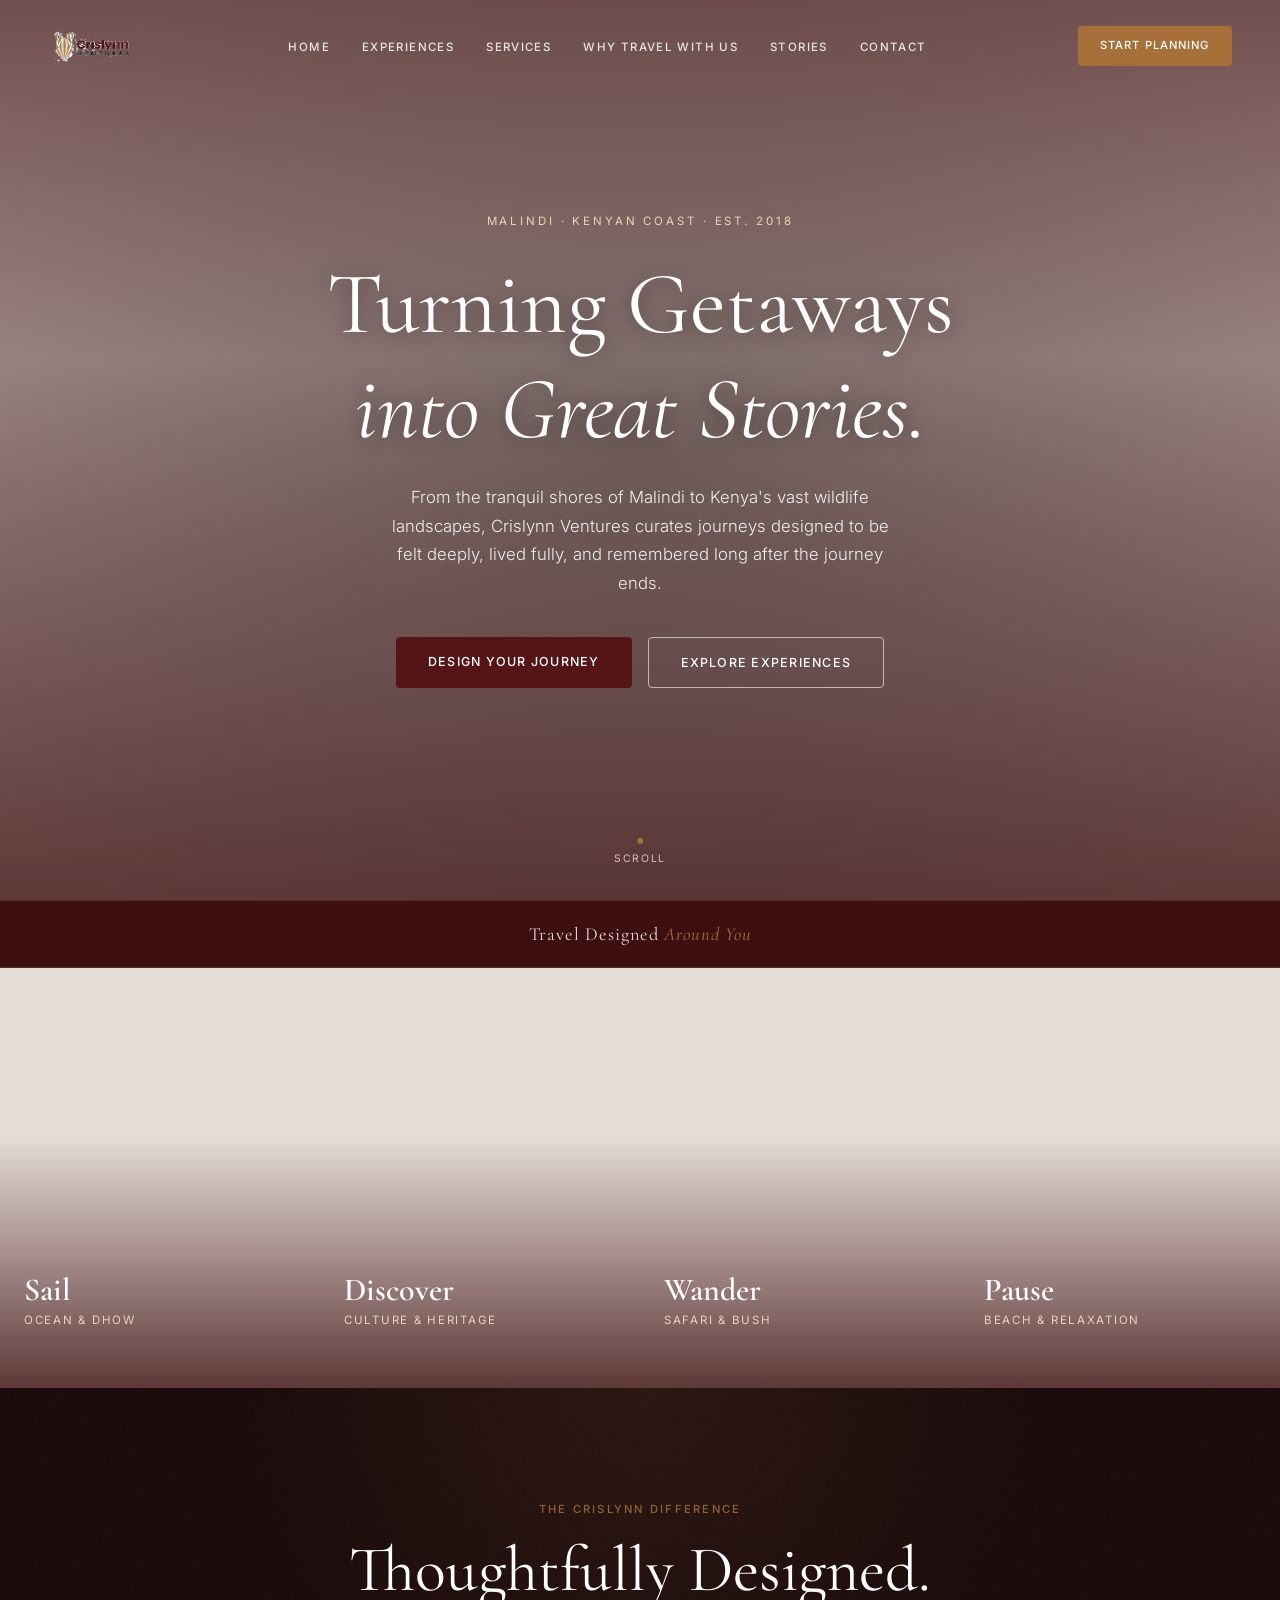
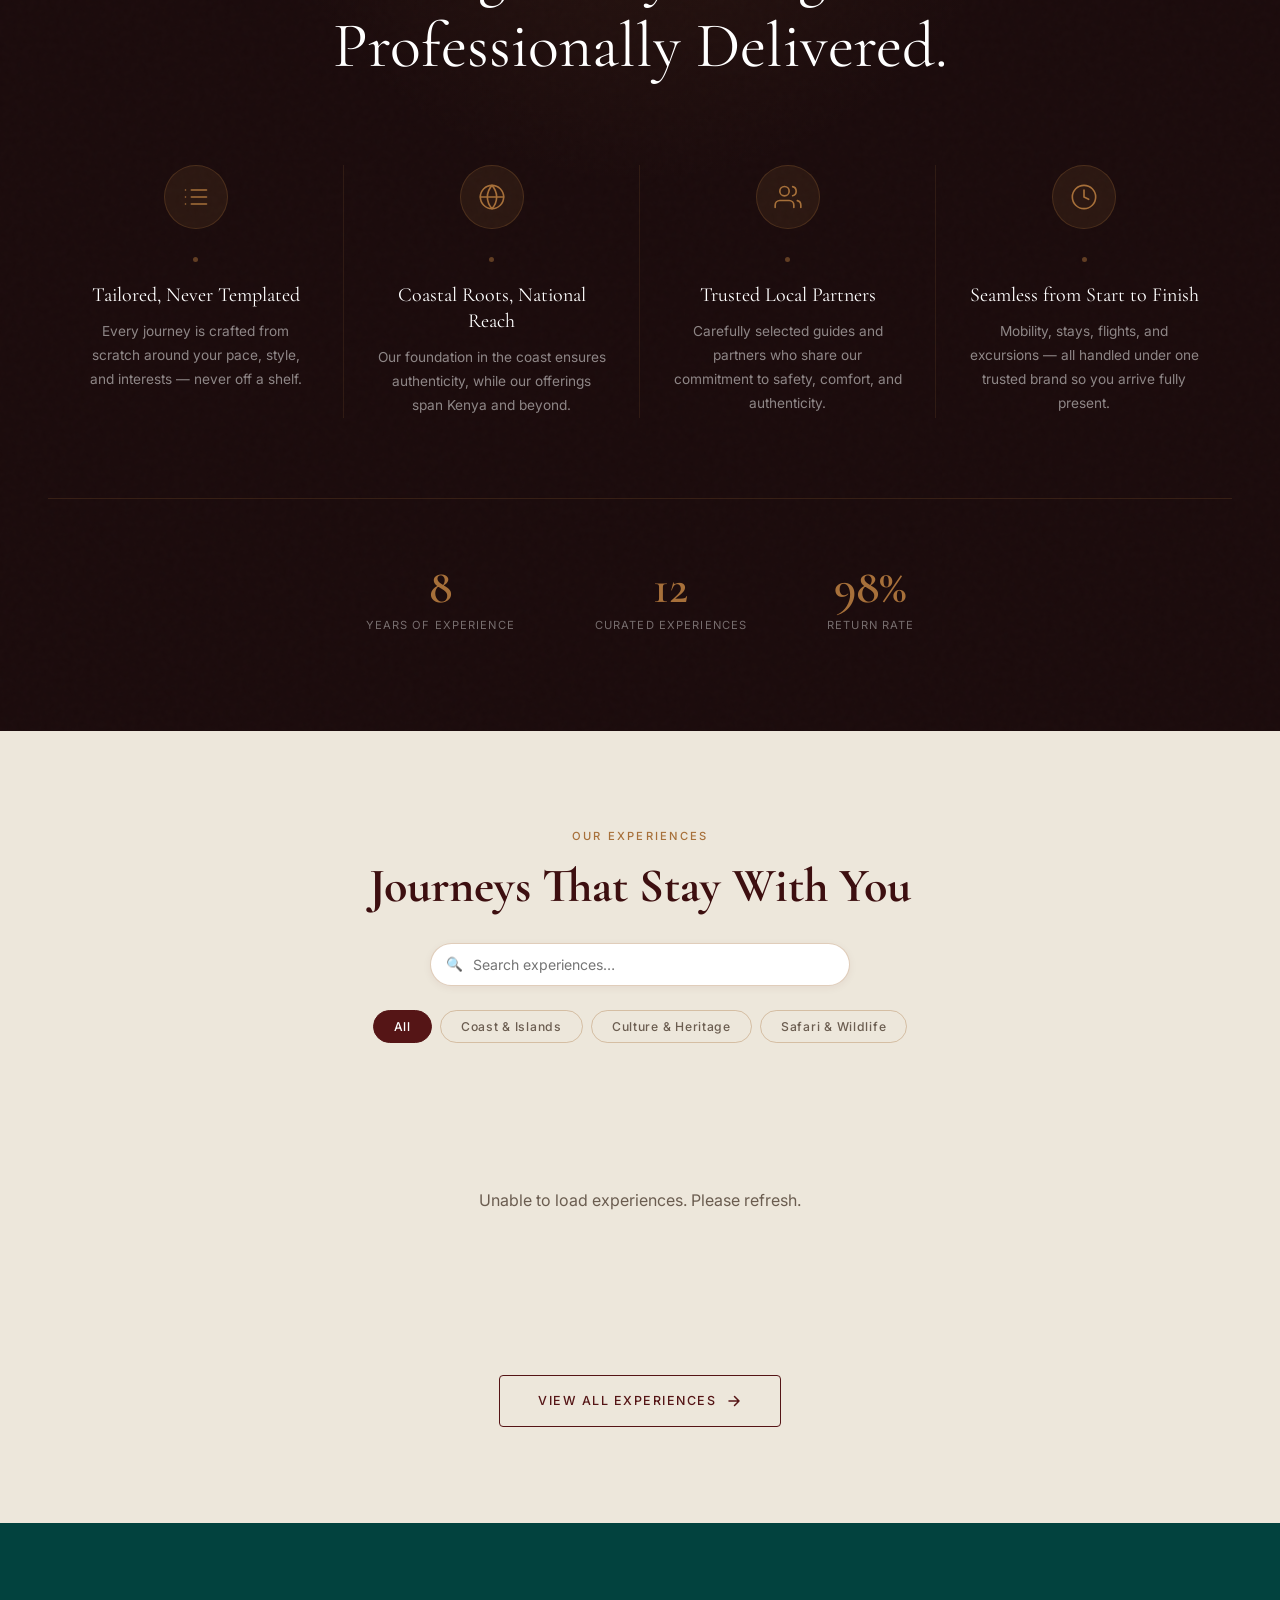
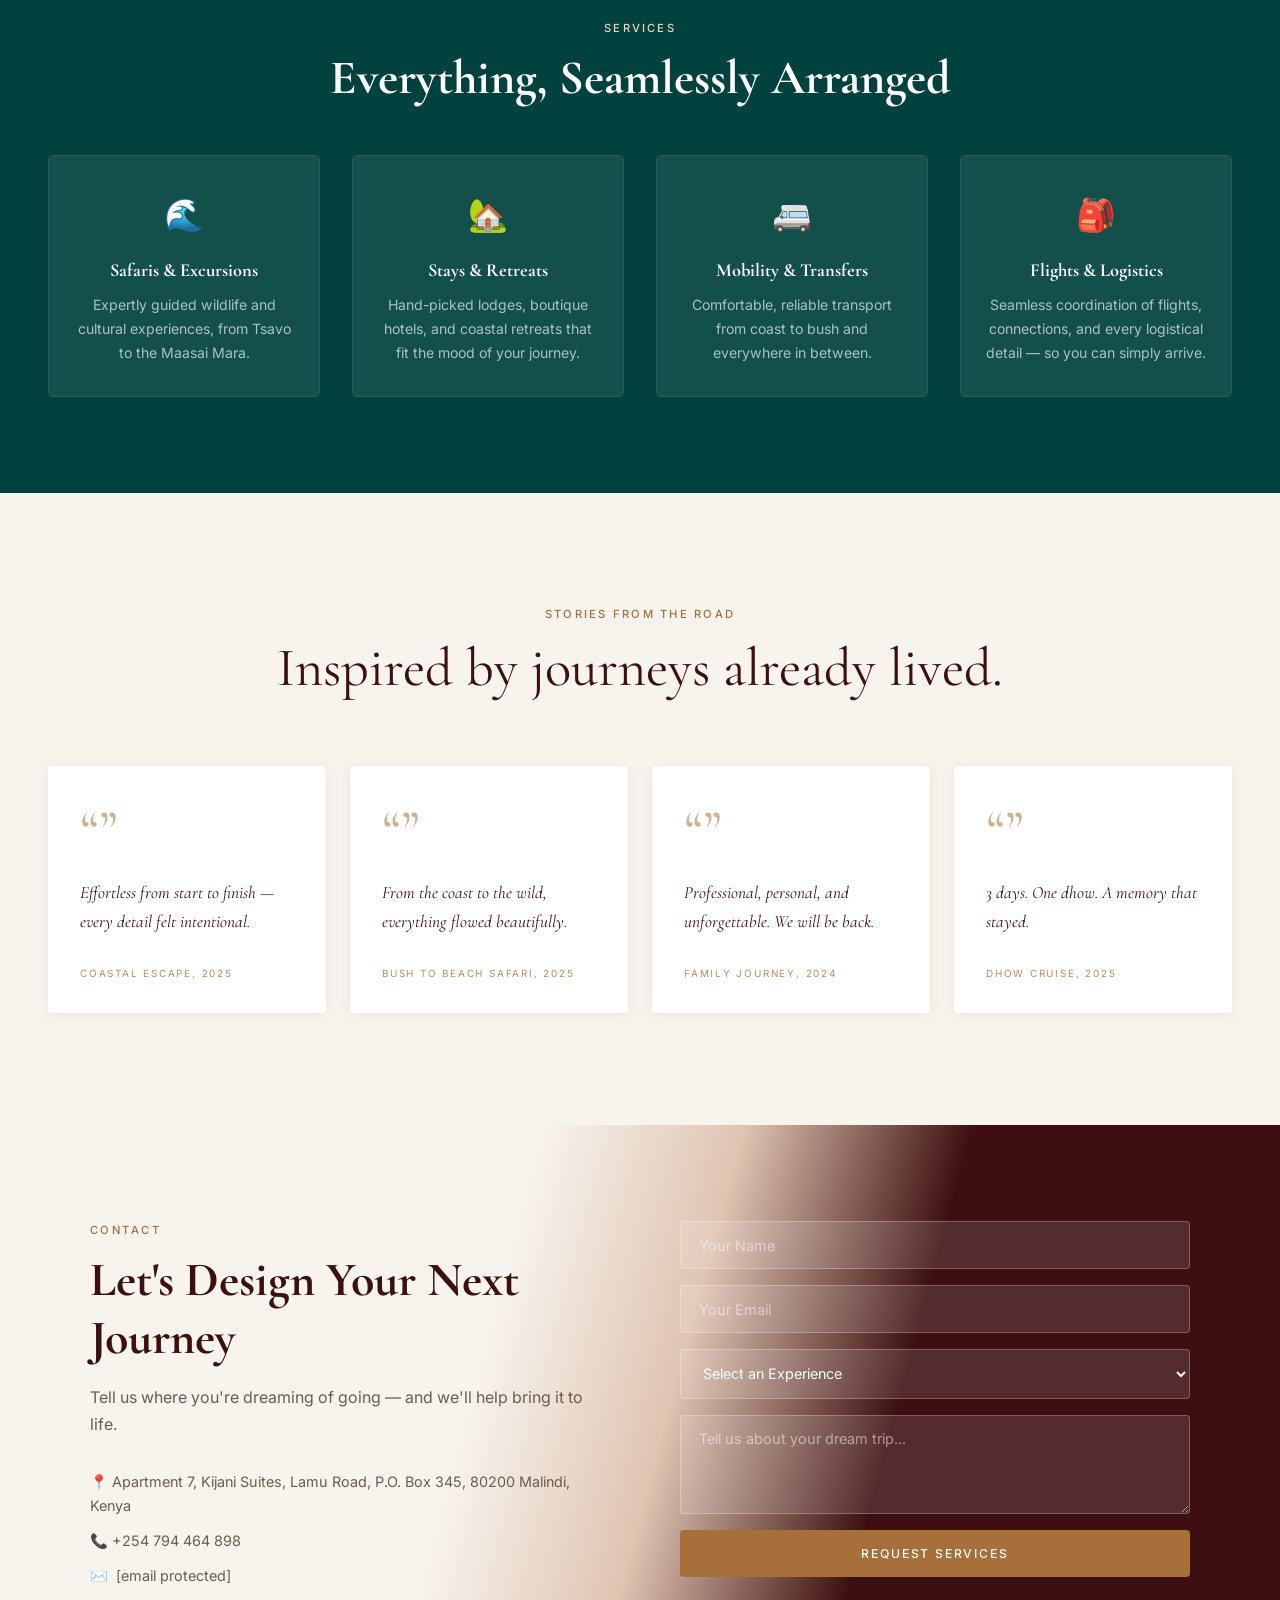
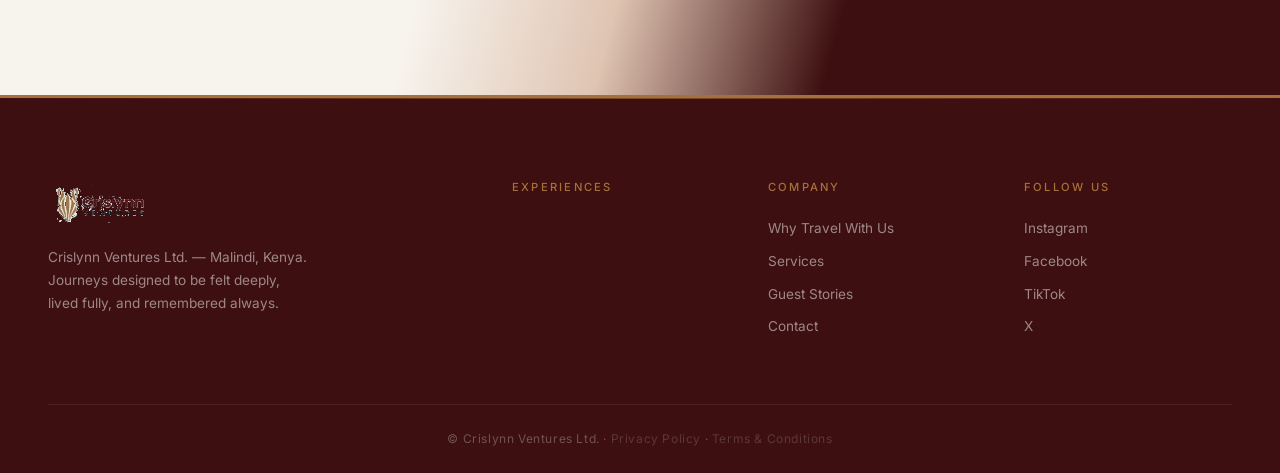
==== commit d7e3ee0a: "Update index.html" ====
--- a/index.html
+++ b/index.html
@@ -95,10 +95,6 @@
 
   <section class="why-us" id="about">
     <div class="why-us-inner">
-      <div class="why-us-image">
-        <img src="https://images.pexels.com/photos/1574843/pexels-photo-1574843.jpeg?auto=compress&cs=tinysrgb&w=1200" alt="Kenyan coast at golden hour" />
-        <div class="why-us-image-caption">Malindi · Kenyan Coast</div>
-      </div>
       <div class="why-us-header">
         <span class="section-eyebrow why-eyebrow">The Crislynn Difference</span>
         <h2>Thoughtfully Designed.<br />Professionally Delivered.</h2>
--- a/styles.css
+++ b/styles.css
@@ -346,6 +346,8 @@
   position: relative;
   z-index: 1;
 }
+
+
 .why-us-header {
   text-align: center;
   margin-bottom: 5rem;
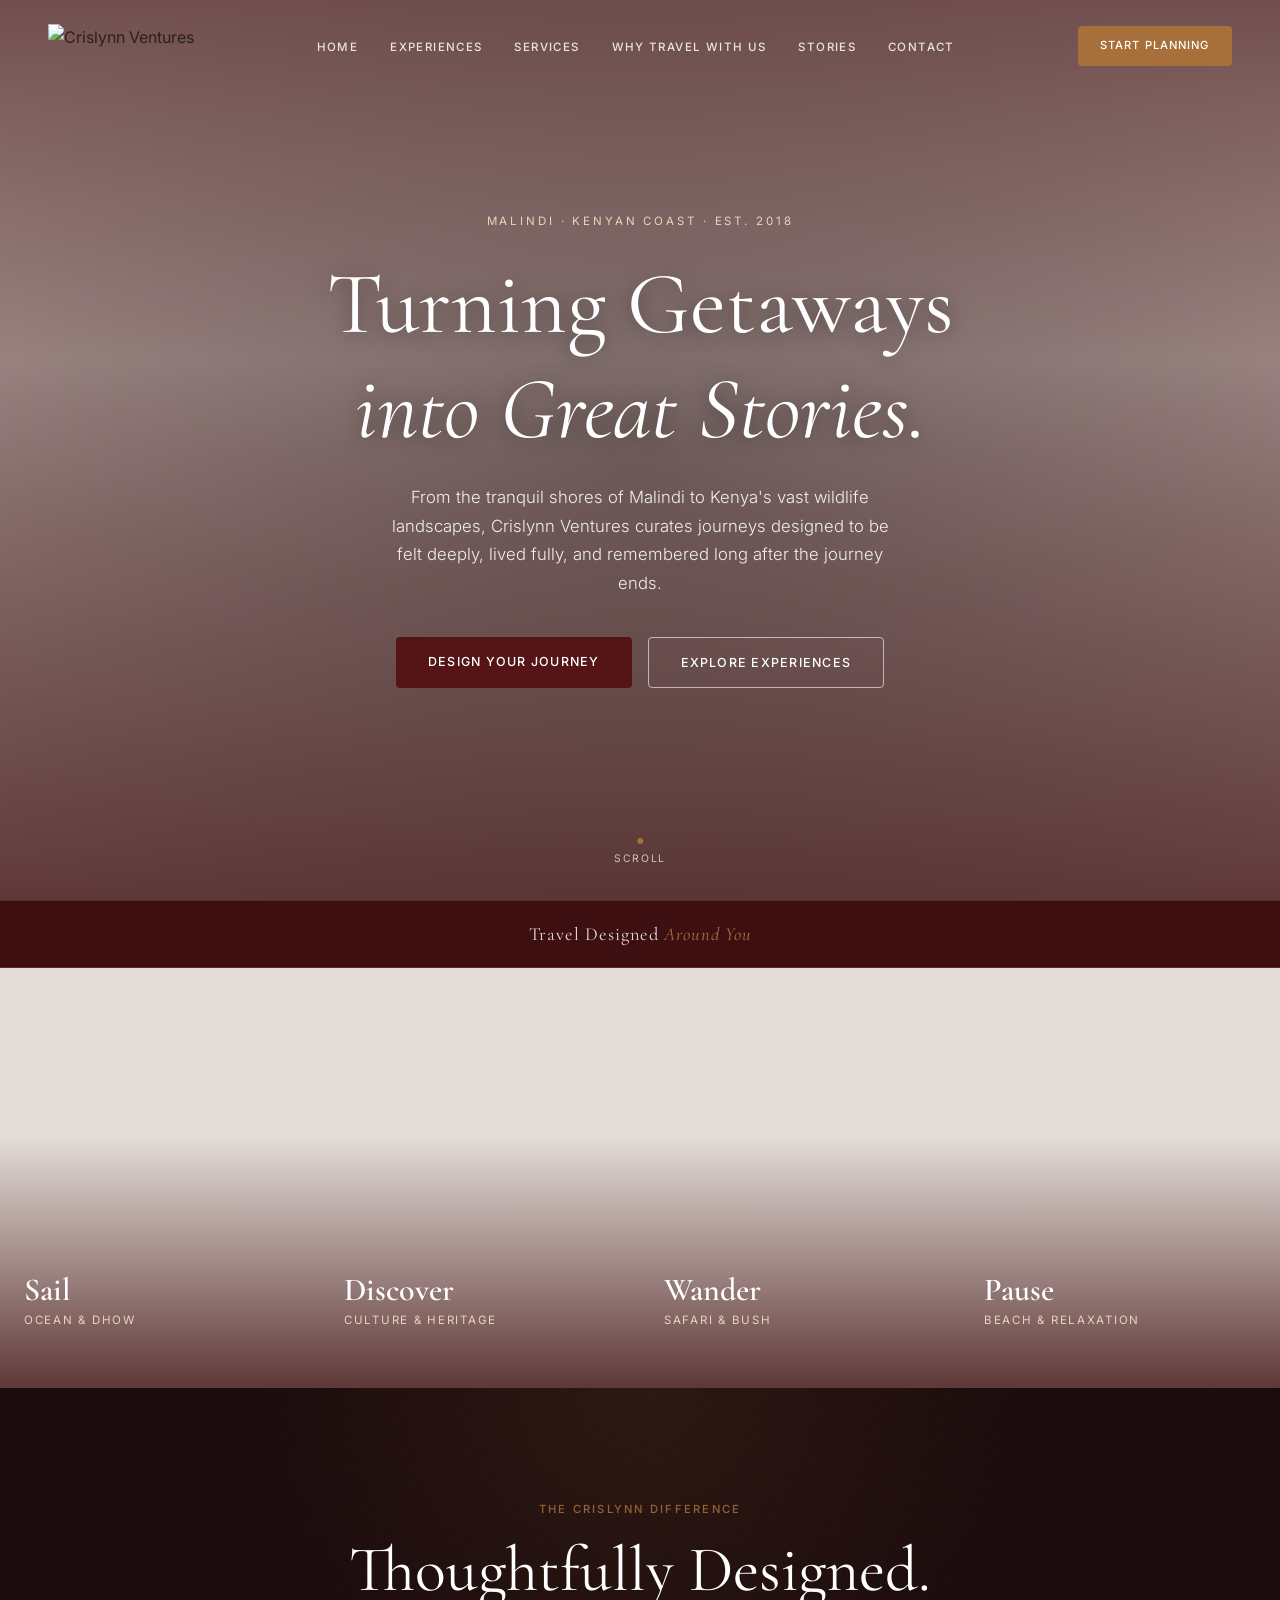
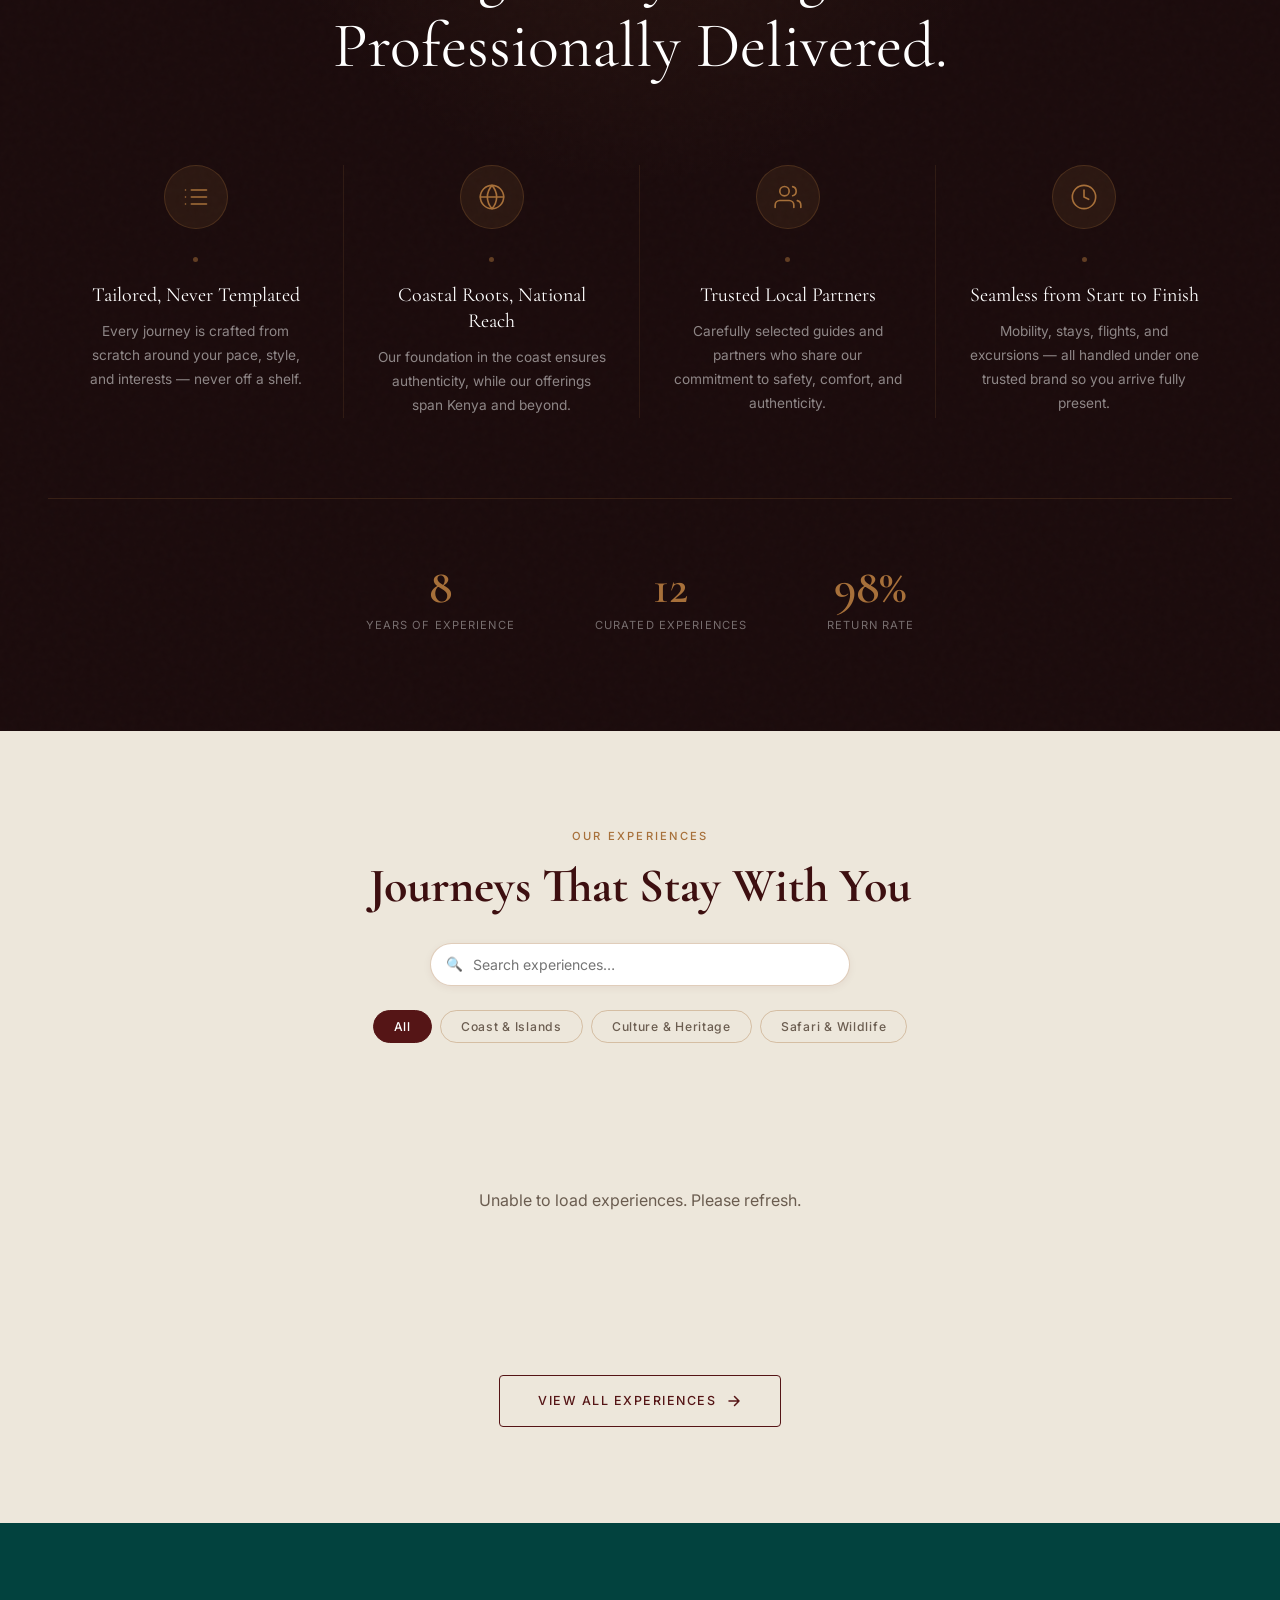
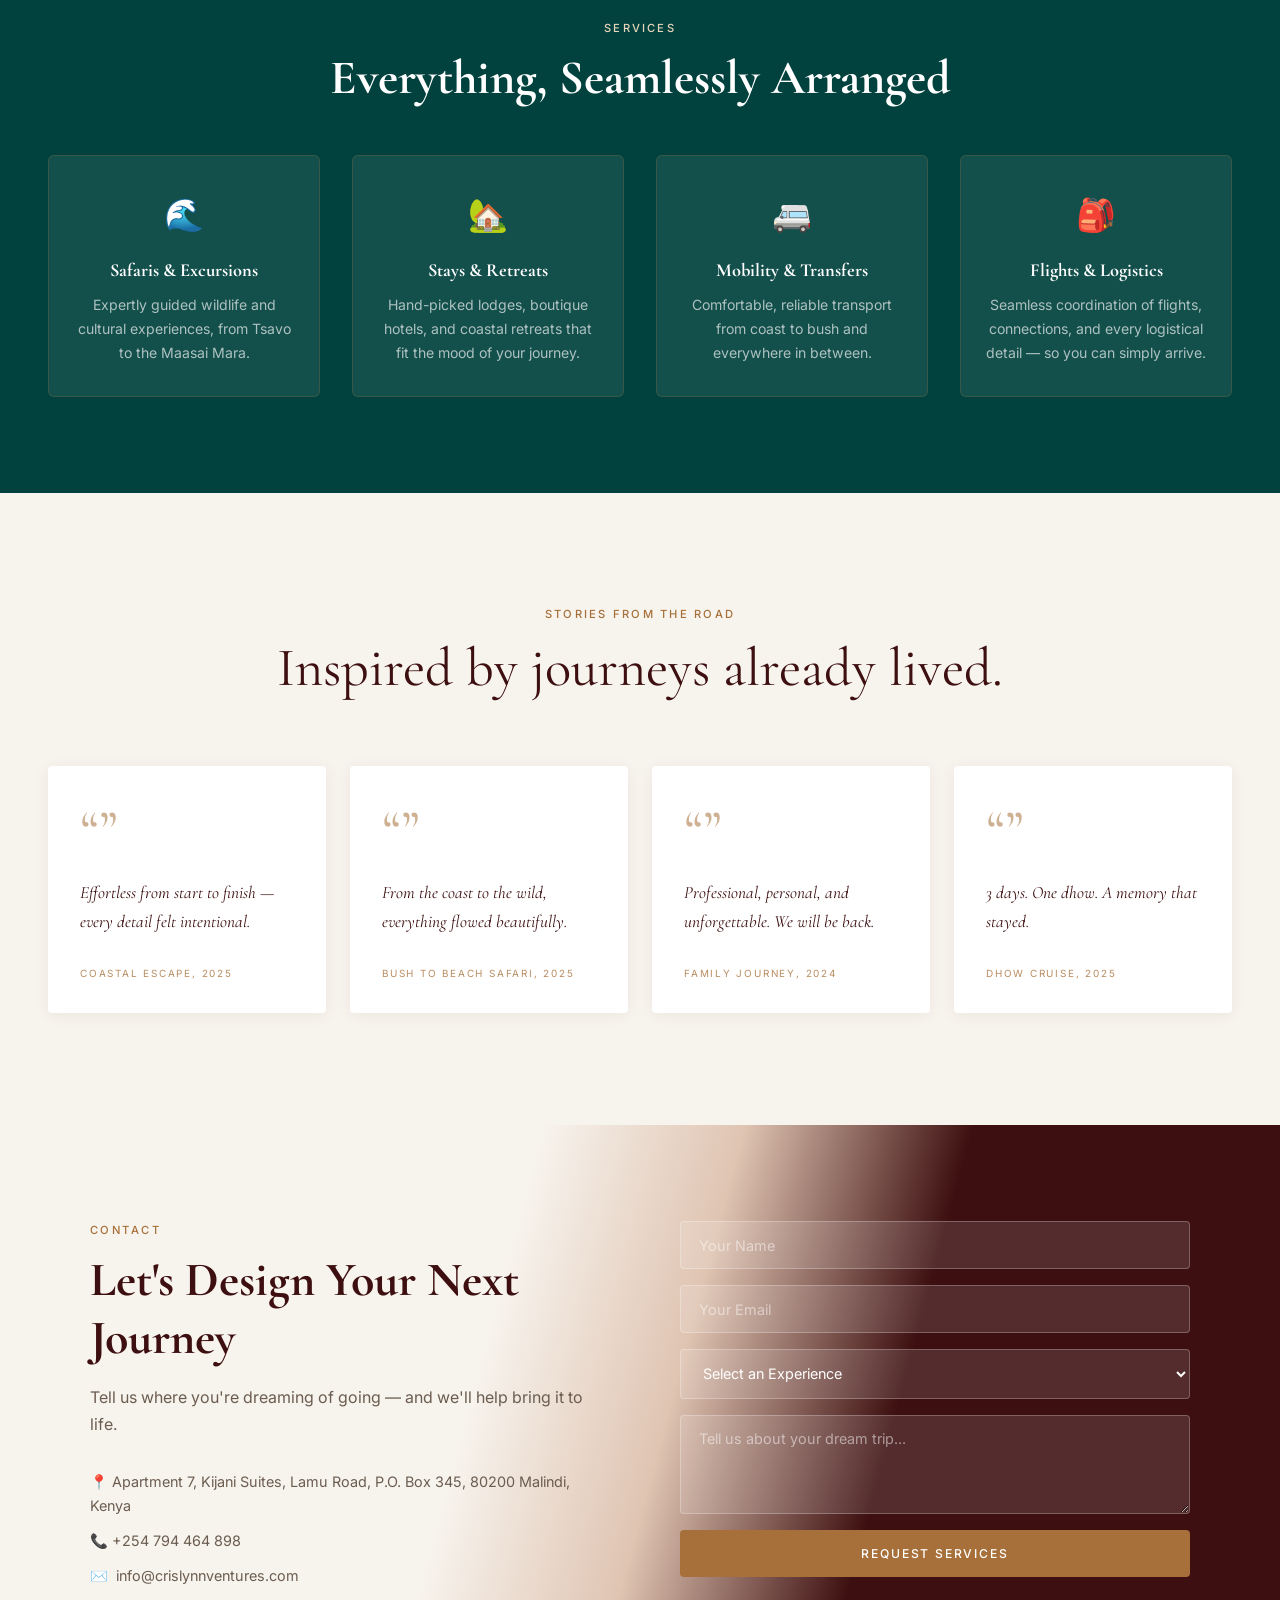
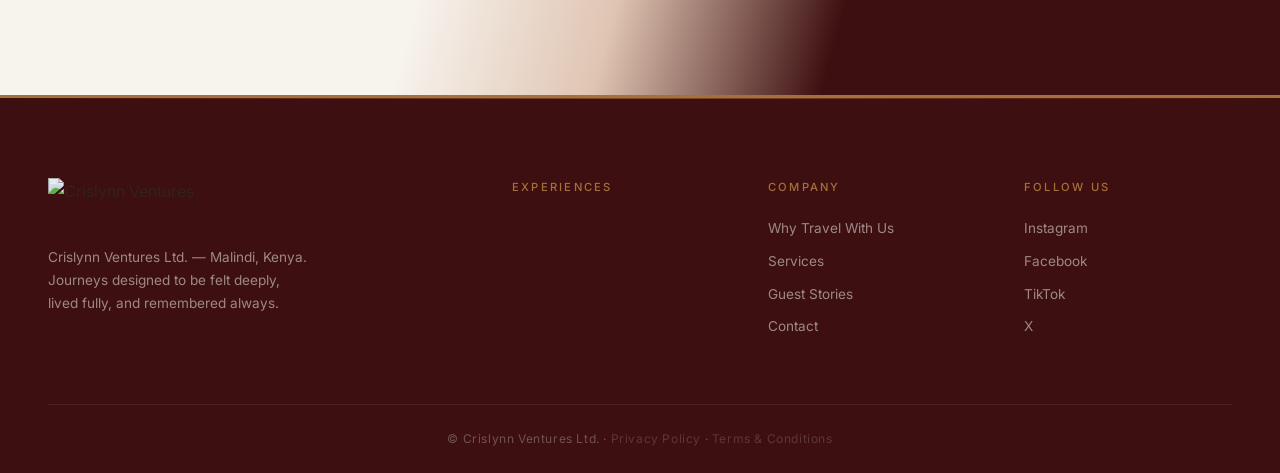
==== commit 9decaa99: "Update index.html" ====
--- a/index.html
+++ b/index.html
@@ -18,8 +18,7 @@
   <nav class="navbar" id="navbar">
     <div class="nav-logo">
       <a href="#home">
-        <img src="[data-uri]" data-logo="crislynn" class="nav-logo-img" alt="Crislynn Ventures" onerror="this.style.display='none';this.nextElementSibling.style.display='inline';" />
-        <span class="logo-text" style="display:none;">CRISLYNN <em>VENTURES</em></span>
+        <img src="crislynn-logo.png" class="nav-logo-img" alt="Crislynn Ventures" />
       </a>
     </div>
     <ul class="nav-links" id="navLinks">
@@ -52,8 +51,6 @@
     </div>
   </section>
 
-
-
   <div class="strip-intro">
     <p>Travel Designed <em>Around You</em></p>
   </div>
@@ -241,8 +238,6 @@
     </div>
   </section>
 
-</section>
-
   <section class="contact" id="contact">
     <div class="contact-inner">
       <div class="contact-text">
@@ -252,7 +247,7 @@
         <div class="contact-details">
           <p>📍 Apartment 7, Kijani Suites, Lamu Road, P.O. Box 345, 80200 Malindi, Kenya</p>
           <p>📞 +254 794 464 898</p>
-          <p>✉️ <a href="/cdn-cgi/l/email-protection#0b606a7962697e4b68796278677265657d6e657f7e796e7825686425606e"><span class="__cf_email__" data-cfemail="d3b8b2a1bab1a693b0a1baa0bfaabdbda5b6bda7a6a1b6a0fdb0bcfdb8b6">[email&#160;protected]</span></a></p>
+          <p>✉️ <a href="mailto:info@crislynnventures.com">info@crislynnventures.com</a></p>
         </div>
       </div>
       <form class="contact-form" id="contactForm">
@@ -269,7 +264,7 @@
   <footer class="footer">
     <div class="footer-inner">
       <div class="footer-brand">
-        <img class="footer-logo-img" src="[data-uri]" alt="Crislynn Ventures" />
+        <img class="footer-logo-img" src="crislynn-logo.png" alt="Crislynn Ventures" />
         <p>Crislynn Ventures Ltd. — Malindi, Kenya. Journeys designed to be felt deeply, lived fully, and remembered always.</p>
       </div>
       <div class="footer-links">
@@ -298,6 +293,6 @@
     </div>
   </footer>
 
-  <script data-cfasync="false" src="/cdn-cgi/scripts/5c5dd728/cloudflare-static/email-decode.min.js"></script><script data-cfasync="false" src="/cdn-cgi/scripts/5c5dd728/cloudflare-static/email-decode.min.js"></script><script data-cfasync="false" src="/cdn-cgi/scripts/5c5dd728/cloudflare-static/email-decode.min.js"></script><script src="main.js"></script>
+  <script src="main.js"></script>
 </body>
 </html>
--- a/styles.css
+++ b/styles.css
@@ -313,7 +313,7 @@
    ABOUT
    ============================================= */
 /* =============================================
-   WHY US — dark full-bleed section (replaces old .about)
+   WHY US — dark full-bleed section
    ============================================= */
 .why-us {
   padding: 7rem 3rem 6rem;
@@ -321,7 +321,6 @@
   position: relative;
   overflow: hidden;
 }
-/* Subtle noise grain */
 .why-us::before {
   content: '';
   position: absolute;
@@ -330,7 +329,6 @@
   opacity: 0.6;
   pointer-events: none;
 }
-/* Faint gold radial glow behind heading */
 .why-us::after {
   content: '';
   position: absolute;
@@ -346,8 +344,6 @@
   position: relative;
   z-index: 1;
 }
-
-
 .why-us-header {
   text-align: center;
   margin-bottom: 5rem;
@@ -364,7 +360,6 @@
   line-height: 1.2;
   margin-top: 0.75rem;
 }
-/* 4-column icon grid */
 .why-us-grid {
   display: grid;
   grid-template-columns: repeat(4, 1fr);
@@ -418,7 +413,6 @@
   color: rgba(255,255,255,0.5);
   line-height: 1.75;
 }
-/* Stats row */
 .why-stats {
   display: flex;
   justify-content: center;
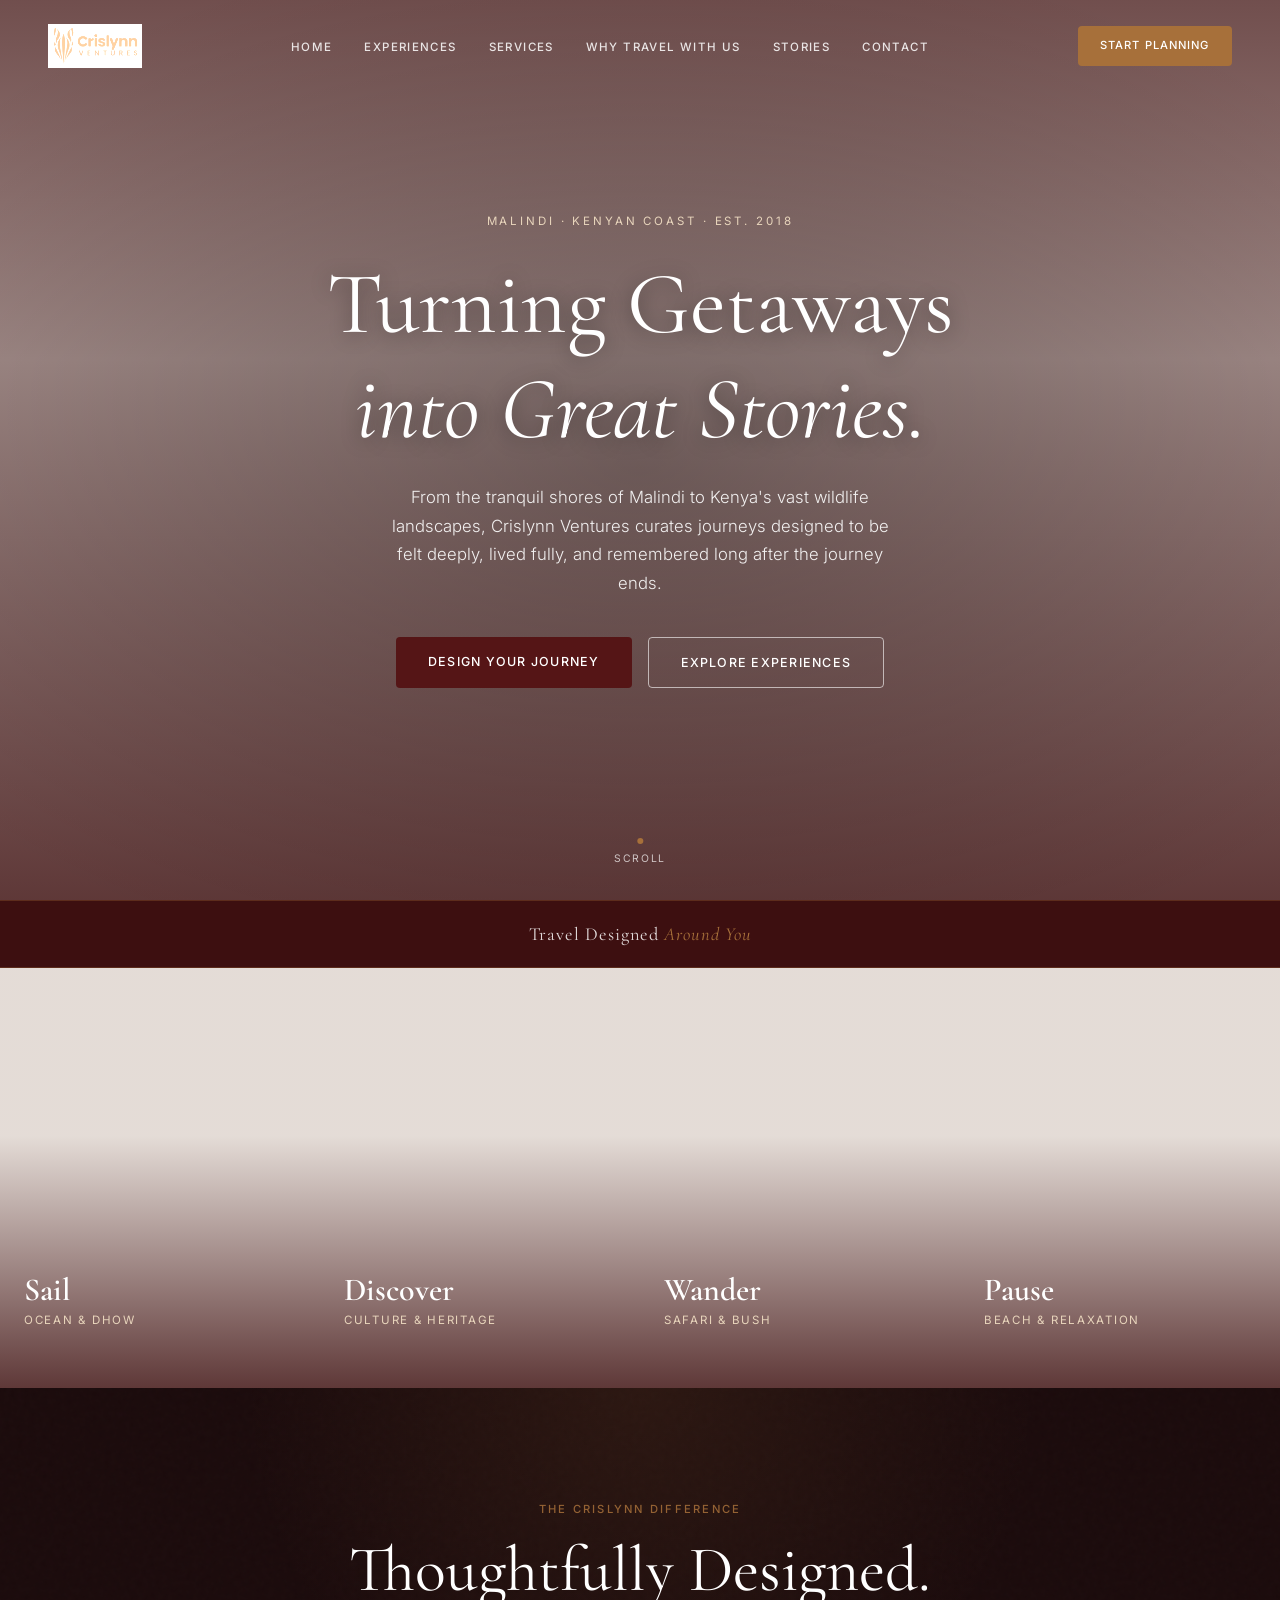
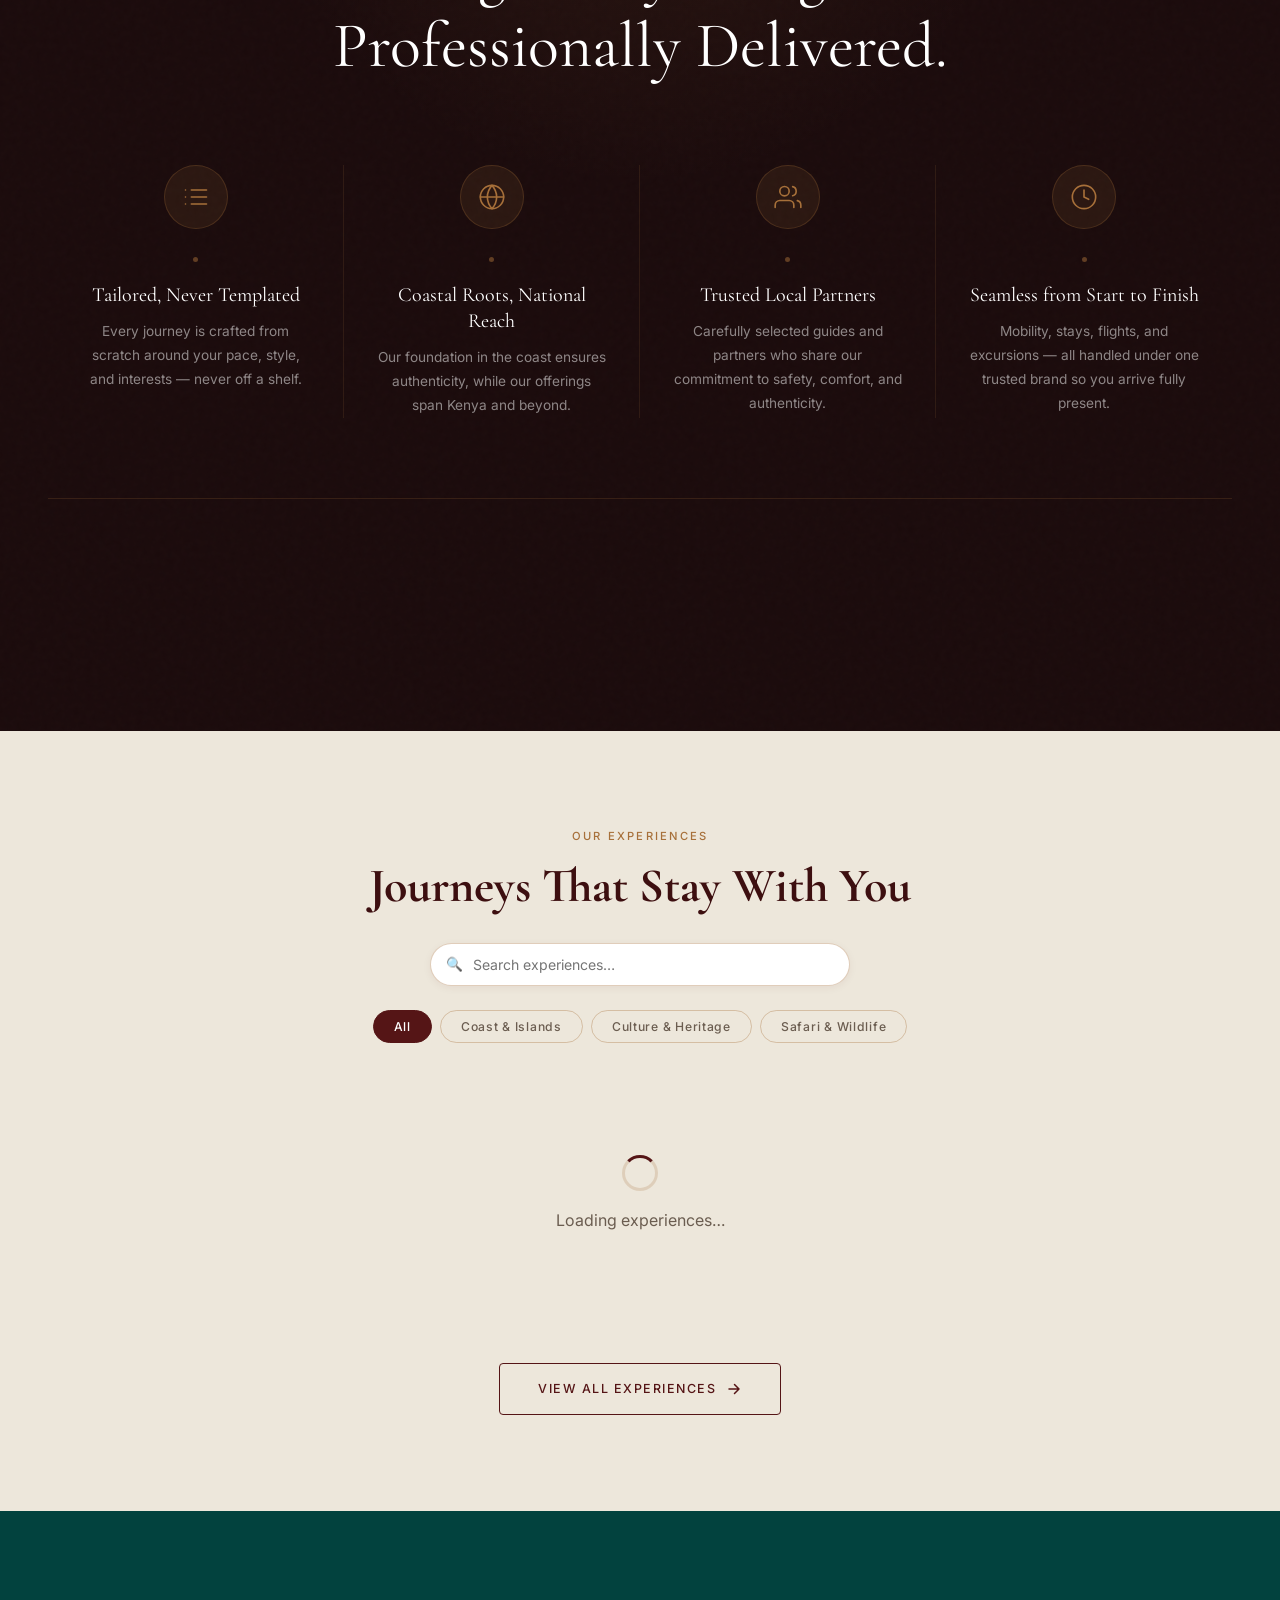
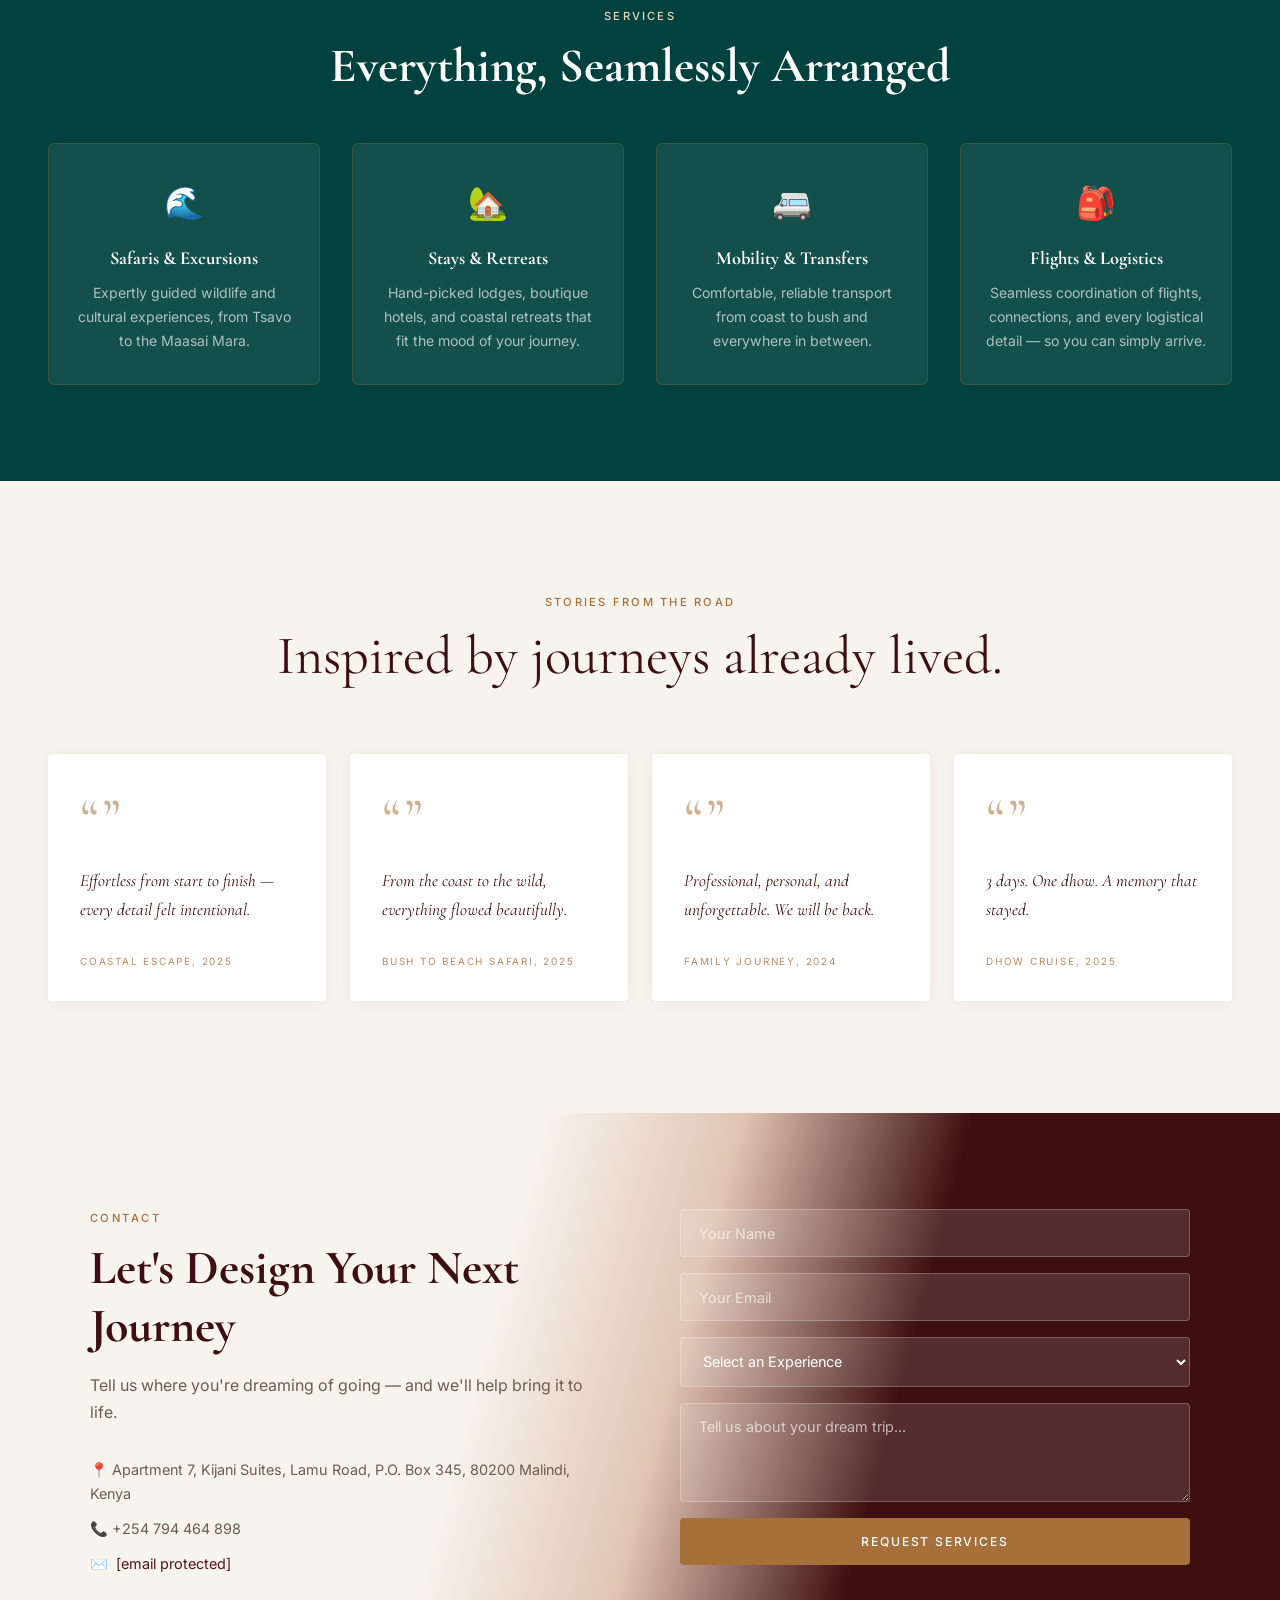
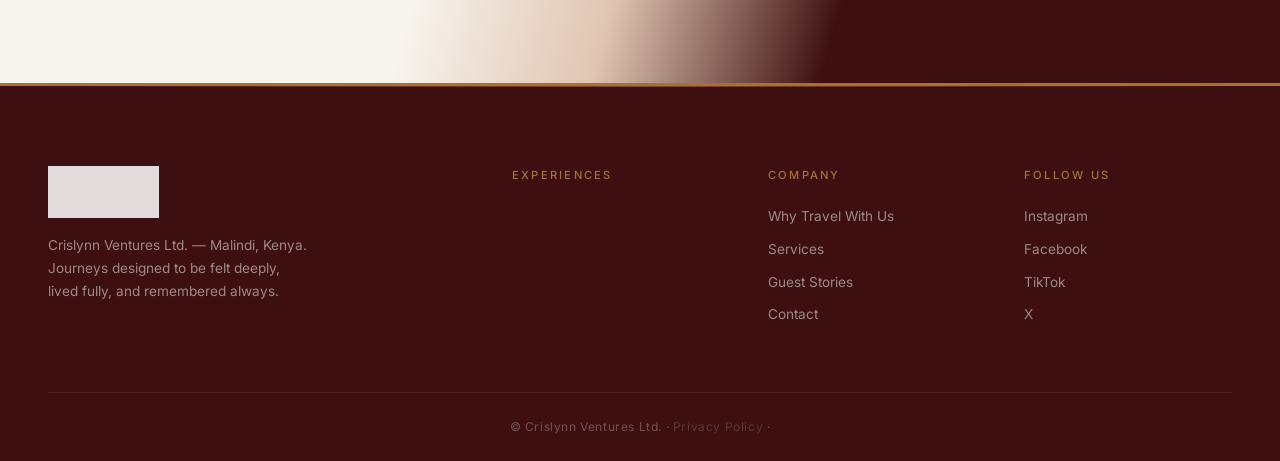
==== commit 938ef517: "Update index.html" ====
--- a/index.html
+++ b/index.html
@@ -18,7 +18,7 @@
   <nav class="navbar" id="navbar">
     <div class="nav-logo">
       <a href="#home">
-        <img src="crislynn-logo.png" class="nav-logo-img" alt="Crislynn Ventures" />
+        <img src="[data-uri]" class="nav-logo-img" alt="Crislynn Ventures" />
       </a>
     </div>
     <ul class="nav-links" id="navLinks">
@@ -247,7 +247,7 @@
         <div class="contact-details">
           <p>📍 Apartment 7, Kijani Suites, Lamu Road, P.O. Box 345, 80200 Malindi, Kenya</p>
           <p>📞 +254 794 464 898</p>
-          <p>✉️ <a href="mailto:info@crislynnventures.com">info@crislynnventures.com</a></p>
+          <p>✉️ <a href="/cdn-cgi/l/email-protection#3d54535b527d5e4f544e514453534b585349484f584e135e5250"><span class="__cf_email__" data-cfemail="11787f777e51726378627d687f7f67747f65646374623f727e7c">[email&#160;protected]</span></a></p>
         </div>
       </div>
       <form class="contact-form" id="contactForm">
@@ -264,7 +264,7 @@
   <footer class="footer">
     <div class="footer-inner">
       <div class="footer-brand">
-        <img class="footer-logo-img" src="crislynn-logo.png" alt="Crislynn Ventures" />
+        <img class="footer-logo-img" src="[data-uri]" alt="Crislynn Ventures" />
         <p>Crislynn Ventures Ltd. — Malindi, Kenya. Journeys designed to be felt deeply, lived fully, and remembered always.</p>
       </div>
       <div class="footer-links">
@@ -289,10 +289,4 @@
       </div>
     </div>
     <div class="footer-bottom">
-      <p>© Crislynn Ventures Ltd. · <a href="#" style="color:inherit;opacity:0.6;">Privacy Policy</a> · <a href="#" style="color:inherit;opacity:0.6;">Terms &amp; Conditions</a></p>
-    </div>
-  </footer>
-
-  <script src="main.js"></script>
-</body>
-</html>
+      <p>© Crislynn Ventures Ltd. · <a href="#" style="color:inherit;opacity:0.6;">Privacy Policy</a> · <a hr
--- a/styles.css
+++ b/styles.css
@@ -50,7 +50,9 @@
 img { display: block; max-width: 100%; }
 a { text-decoration: none; color: inherit; }
 
-/* LOGO IMAGE */
+/* =============================================
+   LOGO
+   ============================================= */
 .nav-logo-img {
   height: 44px;
   width: auto;
@@ -59,16 +61,15 @@
   transition: opacity 0.3s ease;
 }
 .nav-logo-img:hover { opacity: 0.85; }
+
 .footer-logo-img {
   height: 52px;
   width: auto;
   display: block;
   margin-bottom: 1rem;
-  opacity: 0.92;
-  filter: brightness(1.1);
-}
-
-/* LOGO TEXT */
+  filter: brightness(0) invert(1) opacity(0.85);
+}
+
 .logo-text {
   font-family: 'Cormorant Garamond', serif;
   font-size: 1.3rem;
@@ -77,9 +78,10 @@
   color: var(--white);
 }
 .logo-text em { color: var(--gold); font-style: italic; }
-.footer-logo { font-size: 1.1rem; }
-
-/* BUTTONS */
+
+/* =============================================
+   BUTTONS
+   ============================================= */
 .btn-primary {
   display: inline-block;
   padding: 0.85rem 2rem;
@@ -221,7 +223,6 @@
     rgba(61,15,16,0.82) 100%
   );
 }
-/* Extra darkening layer specifically behind the text area */
 .hero-overlay::after {
   content: '';
   position: absolute;
@@ -280,9 +281,7 @@
   text-transform: uppercase;
   cursor: pointer;
 }
-.scroll-label {
-  animation: scrollFade 1.6s ease-in-out infinite;
-}
+.scroll-label { animation: scrollFade 1.6s ease-in-out infinite; }
 @keyframes scrollFade {
   0%, 100% { opacity: 0.7; }
   50%       { opacity: 0.25; }
@@ -293,27 +292,13 @@
   background: var(--gold);
   animation: scrollBounce 1.6s ease-in-out infinite;
 }
-.scroll-track {
-  width: 1px;
-  height: 32px;
-  background: linear-gradient(to bottom, rgba(167,112,58,0.7), rgba(167,112,58,0.08));
-  margin-bottom: 0.2rem;
-  animation: scrollTrack 1.6s ease-in-out infinite;
-}
-@keyframes scrollTrack {
-  0%, 100% { opacity: 1; transform: scaleY(1); }
-  50%       { opacity: 0.4; transform: scaleY(0.8); }
-}
 @keyframes scrollBounce {
   0%, 100% { transform: translateY(0); opacity: 1; }
   50%       { transform: translateY(6px); opacity: 0.4; }
 }
 
 /* =============================================
-   ABOUT
-   ============================================= */
-/* =============================================
-   WHY US — dark full-bleed section
+   WHY US
    ============================================= */
 .why-us {
   padding: 7rem 3rem 6rem;
@@ -348,10 +333,7 @@
   text-align: center;
   margin-bottom: 5rem;
 }
-.why-eyebrow {
-  color: var(--gold) !important;
-  opacity: 0.85;
-}
+.why-eyebrow { color: var(--gold) !important; opacity: 0.85; }
 .why-us-header h2 {
   font-family: 'Cormorant Garamond', serif;
   font-size: clamp(2.4rem, 5vw, 4rem);
@@ -376,8 +358,7 @@
 }
 .why-card:last-child { border-right: none; }
 .why-icon {
-  width: 64px;
-  height: 64px;
+  width: 64px; height: 64px;
   border-radius: 50%;
   background: rgba(167,112,58,0.12);
   border: 1px solid rgba(167,112,58,0.25);
@@ -393,8 +374,7 @@
   transform: translateY(-3px);
 }
 .why-dot {
-  width: 5px;
-  height: 5px;
+  width: 5px; height: 5px;
   border-radius: 50%;
   background: var(--gold);
   opacity: 0.5;
@@ -408,11 +388,7 @@
   margin-bottom: 0.75rem;
   line-height: 1.3;
 }
-.why-card p {
-  font-size: 0.855rem;
-  color: rgba(255,255,255,0.5);
-  line-height: 1.75;
-}
+.why-card p { font-size: 0.855rem; color: rgba(255,255,255,0.5); line-height: 1.75; }
 .why-stats {
   display: flex;
   justify-content: center;
@@ -480,19 +456,11 @@
 .strip-card .strip-overlay {
   position: absolute;
   inset: 0;
-  background: linear-gradient(
-    to top,
-    rgba(61,15,16,0.82) 0%,
-    rgba(61,15,16,0.1) 60%
-  );
+  background: linear-gradient(to top, rgba(61,15,16,0.82) 0%, rgba(61,15,16,0.1) 60%);
   transition: background var(--transition);
 }
 .strip-card:hover .strip-overlay {
-  background: linear-gradient(
-    to top,
-    rgba(61,15,16,0.92) 0%,
-    rgba(61,15,16,0.35) 60%
-  );
+  background: linear-gradient(to top, rgba(61,15,16,0.92) 0%, rgba(61,15,16,0.35) 60%);
 }
 .strip-content {
   position: relative;
@@ -543,8 +511,6 @@
   color: var(--maroon-deep);
   margin-bottom: 1.75rem;
 }
-
-/* Search bar */
 .exp-search-bar {
   position: relative;
   max-width: 420px;
@@ -575,8 +541,6 @@
   border-color: var(--gold);
   box-shadow: 0 2px 12px rgba(167,112,58,0.2);
 }
-
-/* Filter tabs */
 .exp-filter-tabs {
   display: flex;
   gap: 0.5rem;
@@ -596,17 +560,12 @@
   cursor: pointer;
   transition: all var(--transition);
 }
-.filter-tab:hover {
-  border-color: var(--gold);
-  color: var(--gold);
-}
+.filter-tab:hover { border-color: var(--gold); color: var(--gold); }
 .filter-tab.active {
   background: var(--maroon);
   border-color: var(--maroon);
   color: var(--white);
 }
-
-/* View All Experiences button */
 .view-all-btn-wrap {
   text-align: center;
   margin-top: 3rem;
@@ -644,14 +603,12 @@
   max-width: 1200px;
   margin: 0 auto;
 }
-.no-results {
+.no-results-msg {
   text-align: center;
   color: var(--text-light);
   padding: 3rem;
   font-size: 0.95rem;
 }
-.no-results em { color: var(--gold); font-style: italic; }
-
 .exp-page-loading {
   display: flex;
   flex-direction: column;
@@ -660,7 +617,6 @@
   padding: 4rem;
   color: var(--text-light);
 }
-
 .exp-category { margin-bottom: 4rem; }
 .category-title {
   font-family: 'Cormorant Garamond', serif;
@@ -670,7 +626,6 @@
   padding-bottom: 0.75rem;
   border-bottom: 1px solid rgba(167,112,58,0.35);
 }
-
 .slider-wrapper {
   position: relative;
   display: flex;
@@ -698,8 +653,6 @@
   transform: translateY(-6px);
   box-shadow: 0 12px 32px rgba(85,21,22,0.16);
 }
-
-/* CARD IMAGE */
 .card-img {
   position: relative;
   width: 100%;
@@ -722,32 +675,9 @@
   padding: 0.3rem 0.7rem;
   border-radius: 2px;
 }
-.card-price {
-  position: absolute;
-  bottom: 0.85rem;
-  right: 0.85rem;
-  background: var(--maroon);
-  color: var(--white);
-  font-size: 0.72rem;
-  font-weight: 600;
-  padding: 0.3rem 0.75rem;
-  border-radius: 2px;
-  border: 1px solid rgba(167,112,58,0.4);
-}
-.card-body {
-  padding: 1.25rem 1.5rem 1.5rem;
-}
-.card-body h4 {
-  font-size: 1.2rem;
-  margin-bottom: 0.5rem;
-  color: var(--maroon-deep);
-}
-.card-body p {
-  font-size: 0.85rem;
-  color: var(--text-light);
-  margin-bottom: 0.85rem;
-  line-height: 1.6;
-}
+.card-body { padding: 1.25rem 1.5rem 1.5rem; }
+.card-body h4 { font-size: 1.2rem; margin-bottom: 0.5rem; color: var(--maroon-deep); }
+.card-body p { font-size: 0.85rem; color: var(--text-light); margin-bottom: 0.85rem; line-height: 1.6; }
 .itinerary-toggle {
   background: none;
   border: none;
@@ -787,8 +717,6 @@
   transition: color var(--transition);
 }
 .card-cta:hover { color: var(--gold); }
-
-/* Card action buttons — wishlist + share */
 .card-actions {
   position: absolute;
   top: 0.75rem;
@@ -800,8 +728,7 @@
 }
 .exp-card:hover .card-actions { opacity: 1; }
 .card-action-btn {
-  width: 32px;
-  height: 32px;
+  width: 32px; height: 32px;
   border-radius: 50%;
   border: none;
   background: rgba(255,255,255,0.9);
@@ -818,10 +745,7 @@
 .card-action-btn:hover { background: var(--white); transform: scale(1.1); }
 .wishlist-btn { color: var(--text-light); }
 .wishlist-btn.wishlisted { background: var(--maroon); color: var(--white); }
-.wishlist-btn.wishlisted::after { content: ''; }
 .share-btn { color: var(--maroon); }
-
-/* Wishlist toast */
 #wishlist-toast {
   position: fixed;
   bottom: 2rem;
@@ -844,11 +768,11 @@
   opacity: 1;
   transform: translateX(-50%) translateY(0);
 }
+.slider-btn {
   background: var(--white);
   border: 1px solid var(--cream-mid);
   color: var(--maroon);
-  width: 40px;
-  height: 40px;
+  width: 40px; height: 40px;
   border-radius: 50%;
   font-size: 1.4rem;
   cursor: pointer;
@@ -859,25 +783,17 @@
   transition: all var(--transition);
   box-shadow: var(--shadow);
 }
-.slider-btn:hover {
-  background: var(--maroon);
-  color: var(--white);
-  border-color: var(--maroon);
-}
+.slider-btn:hover { background: var(--maroon); color: var(--white); border-color: var(--maroon); }
 .slider-btn:disabled { opacity: 0.3; cursor: default; }
 
 /* =============================================
-   SERVICES — Green section (Swahili/brand)
+   SERVICES
    ============================================= */
 .services { padding: 6rem 3rem; background: var(--green); }
 .services-inner { max-width: 1200px; margin: 0 auto; text-align: center; }
 .services-inner h2 { color: var(--white); font-size: clamp(2rem,4vw,3rem); margin-bottom: 3rem; }
 .services-inner .section-eyebrow { color: var(--gold-pale); }
-.services-grid {
-  display: grid;
-  grid-template-columns: repeat(4, 1fr);
-  gap: 2rem;
-}
+.services-grid { display: grid; grid-template-columns: repeat(4, 1fr); gap: 2rem; }
 .service-card {
   background: rgba(255,255,255,0.07);
   border: 1px solid rgba(167,112,58,0.25);
@@ -898,21 +814,9 @@
 /* =============================================
    TESTIMONIALS
    ============================================= */
-/* =============================================
-   TESTIMONIALS — cream bg, large quote marks, minimal cards
-   ============================================= */
-.testimonials {
-  padding: 7rem 3rem;
-  background: var(--cream);
-}
-.testimonials-inner {
-  max-width: 1200px;
-  margin: 0 auto;
-}
-.testimonials-header {
-  text-align: center;
-  margin-bottom: 4rem;
-}
+.testimonials { padding: 7rem 3rem; background: var(--cream); }
+.testimonials-inner { max-width: 1200px; margin: 0 auto; }
+.testimonials-header { text-align: center; margin-bottom: 4rem; }
 .testimonials-header h2 {
   font-family: 'Cormorant Garamond', serif;
   font-size: clamp(2.2rem, 4.5vw, 3.4rem);
@@ -921,11 +825,7 @@
   margin-top: 0.5rem;
   line-height: 1.2;
 }
-.testimonials-grid {
-  display: grid;
-  grid-template-columns: repeat(4, 1fr);
-  gap: 1.5rem;
-}
+.testimonials-grid { display: grid; grid-template-columns: repeat(4, 1fr); gap: 1.5rem; }
 .testimonial-card {
   background: var(--white);
   border-radius: 4px;
@@ -934,13 +834,11 @@
   flex-direction: column;
   box-shadow: 0 2px 16px rgba(85,21,22,0.06);
   transition: transform 0.3s ease, box-shadow 0.3s ease;
-  position: relative;
 }
 .testimonial-card:hover {
   transform: translateY(-4px);
   box-shadow: 0 10px 32px rgba(85,21,22,0.12);
 }
-/* Large decorative quote mark */
 .quote-mark {
   font-family: 'Cormorant Garamond', serif;
   font-size: 3.5rem;
@@ -948,7 +846,6 @@
   color: var(--gold);
   opacity: 0.55;
   margin-bottom: 1.25rem;
-  letter-spacing: -0.05em;
 }
 .testimonial-card p {
   font-family: 'Cormorant Garamond', serif;
@@ -969,7 +866,7 @@
 }
 
 /* =============================================
-   CONTACT — Cream left, maroon right, fully readable
+   CONTACT
    ============================================= */
 .contact {
   padding: 6rem 3rem;
@@ -977,7 +874,6 @@
   position: relative;
   overflow: hidden;
 }
-/* Left half = solid cream, right half fades to maroon */
 .contact::before {
   content: '';
   position: absolute;
@@ -1002,7 +898,6 @@
   position: relative;
   z-index: 1;
 }
-/* Left column text — dark on cream */
 .contact-text h2 {
   font-size: clamp(2rem,4vw,3rem);
   margin-bottom: 1rem;
@@ -1018,7 +913,13 @@
   align-items: center;
   gap: 0.5rem;
 }
-/* Right column form — sits on maroon bg */
+.contact-details a {
+  color: var(--maroon);
+  transition: color var(--transition);
+}
+.contact-details a:hover { color: var(--gold); }
+
+/* Right column form */
 .contact-form { display: flex; flex-direction: column; gap: 1rem; }
 .contact-form input,
 .contact-form select,
@@ -1034,15 +935,32 @@
   outline: none;
   transition: border-color var(--transition), background var(--transition);
 }
+
+/* ── GRADIENT PLACEHOLDER TEXT ── */
 .contact-form input::placeholder,
-.contact-form textarea::placeholder { color: rgba(255,255,255,0.5); }
+.contact-form textarea::placeholder {
+  color: rgba(255, 255, 255, 0.65);
+}
+
+/* Select placeholder colour */
+.contact-form select {
+  color: rgba(255, 255, 255, 0.65);
+}
+.contact-form select option {
+  background: var(--maroon-deep);
+  color: var(--white);
+}
+/* Once an option is chosen, make it full white */
+.contact-form select:not(:invalid) {
+  color: var(--white);
+}
+
 .contact-form input:focus,
 .contact-form select:focus,
 .contact-form textarea:focus {
   border-color: var(--gold);
   background: rgba(255,255,255,0.18);
 }
-.contact-form select option { background: var(--maroon-deep); color: var(--white); }
 .contact-form textarea { resize: vertical; }
 .contact-form .btn-primary {
   background: var(--gold);
@@ -1061,24 +979,8 @@
 }
 .form-success { color: var(--gold-pale); font-size: 0.88rem; margin-top: 0.5rem; font-weight: 500; }
 
-/* Mobile: stack vertically, both on cream */
-@media (max-width: 768px) {
-  .contact::before {
-    background: linear-gradient(
-      180deg,
-      var(--cream) 0%,
-      var(--cream) 45%,
-      var(--maroon-deep) 65%,
-      var(--maroon-deep) 100%
-    );
-  }
-  .contact-form input,
-  .contact-form select,
-  .contact-form textarea { background: rgba(255,255,255,0.1); }
-}
-
-/* =============================================
-   FOOTER — deep maroon, gold accents, balanced
+/* =============================================
+   FOOTER
    ============================================= */
 .footer {
   background: var(--maroon-deep);
@@ -1127,27 +1029,16 @@
   transition: color var(--transition), padding-left var(--transition);
 }
 .footer-links a:hover,
-.footer-social a:hover {
-  color: var(--gold-pale);
-  padding-left: 4px;
-}
+.footer-social a:hover { color: var(--gold-pale); padding-left: 4px; }
 .social-icons { display: flex; flex-direction: column; }
-.footer-bottom {
-  text-align: center;
-  padding: 1.5rem 0;
-}
-.footer-bottom p {
-  color: rgba(255,255,255,0.28);
-  font-size: 0.75rem;
-  letter-spacing: 0.05em;
-}
+.footer-bottom { text-align: center; padding: 1.5rem 0; }
+.footer-bottom p { color: rgba(255,255,255,0.28); font-size: 0.75rem; letter-spacing: 0.05em; }
 
 /* =============================================
    LOADING SPINNER
    ============================================= */
 .loading-spinner {
-  width: 36px;
-  height: 36px;
+  width: 36px; height: 36px;
   border: 3px solid rgba(167,112,58,0.2);
   border-top-color: var(--maroon);
   border-radius: 50%;
@@ -1156,10 +1047,9 @@
 @keyframes spin { to { transform: rotate(360deg); } }
 
 /* =============================================
-   EXPERIENCE PAGE — exp-nav
+   EXPERIENCE PAGE
    ============================================= */
 body.experience-page { background: var(--cream); }
-
 .exp-nav {
   position: fixed;
   top: 0; left: 0; right: 0;
@@ -1181,7 +1071,6 @@
   transition: color var(--transition);
 }
 .back-link:hover { color: var(--gold); }
-
 .exp-loading, .exp-error {
   min-height: 100vh;
   display: flex;
@@ -1193,8 +1082,6 @@
   padding: 2rem;
   text-align: center;
 }
-
-/* EXPERIENCE HERO */
 .exp-hero {
   height: 75vh;
   min-height: 480px;
@@ -1208,11 +1095,7 @@
 .exp-hero-overlay {
   position: absolute;
   inset: 0;
-  background: linear-gradient(
-    to top,
-    rgba(61,15,16,0.88) 0%,
-    rgba(61,15,16,0.2) 60%
-  );
+  background: linear-gradient(to top, rgba(61,15,16,0.88) 0%, rgba(61,15,16,0.2) 60%);
 }
 .exp-hero-text {
   position: relative;
@@ -1229,13 +1112,8 @@
   display: block;
   margin-bottom: 0.75rem;
 }
-.exp-hero-text h1 {
-  font-size: clamp(2.2rem, 5vw, 4rem);
-  margin-bottom: 1rem;
-}
+.exp-hero-text h1 { font-size: clamp(2.2rem, 5vw, 4rem); margin-bottom: 1rem; }
 .exp-hero-text p { font-size: 1.05rem; opacity: 0.85; }
-
-/* EXPERIENCE BODY */
 .exp-body {
   max-width: 1200px;
   margin: 0 auto;
@@ -1249,8 +1127,6 @@
 .exp-section h2 { font-size: 1.8rem; margin: 0.5rem 0 1rem; color: var(--maroon-deep); }
 .exp-section h3 { font-size: 1.3rem; margin: 0.5rem 0 1rem; color: var(--maroon-deep); }
 .exp-section p { color: var(--text-light); line-height: 1.8; }
-
-/* Itinerary — green left border for Swahili-coast identity */
 .exp-itinerary { list-style: none; display: flex; flex-direction: column; gap: 0.75rem; }
 .exp-itinerary li {
   padding: 0.75rem 1rem;
@@ -1261,13 +1137,7 @@
   color: var(--text);
   box-shadow: 0 2px 8px rgba(2,66,62,0.06);
 }
-
-/* Gallery */
-.exp-gallery {
-  display: grid;
-  grid-template-columns: repeat(3, 1fr);
-  gap: 0.75rem;
-}
+.exp-gallery { display: grid; grid-template-columns: repeat(3, 1fr); gap: 0.75rem; }
 .gallery-img {
   aspect-ratio: 4/3;
   background-size: cover;
@@ -1277,8 +1147,6 @@
   transition: transform var(--transition);
 }
 .gallery-img:hover { transform: scale(1.02); }
-
-/* BOOKING CARD */
 .booking-card {
   background: var(--white);
   border-radius: 8px;
@@ -1299,16 +1167,8 @@
   border-radius: 2px;
   margin-bottom: 0.75rem;
 }
-.booking-card h3 {
-  font-size: 1.3rem;
-  color: var(--maroon-deep);
-  margin-bottom: 1rem;
-}
-.booking-price {
-  font-size: 0.85rem;
-  color: var(--text-light);
-  margin-bottom: 1.25rem;
-}
+.booking-card h3 { font-size: 1.3rem; color: var(--maroon-deep); margin-bottom: 1rem; }
+.booking-price { font-size: 0.85rem; color: var(--text-light); margin-bottom: 1.25rem; }
 .booking-price strong {
   font-family: 'Cormorant Garamond', serif;
   font-size: 2rem;
@@ -1334,23 +1194,9 @@
   margin-bottom: 0.75rem;
   font-family: 'Inter', sans-serif;
 }
-.booking-includes ul {
-  list-style: none;
-  display: flex;
-  flex-direction: column;
-  gap: 0.4rem;
-  margin-bottom: 1.5rem;
-}
-.booking-includes li {
-  font-size: 0.85rem;
-  color: var(--text);
-  padding-left: 0.25rem;
-}
-.booking-includes li::before {
-  content: '✓ ';
-  color: var(--green);
-  font-weight: 600;
-}
+.booking-includes ul { list-style: none; display: flex; flex-direction: column; gap: 0.4rem; margin-bottom: 1.5rem; }
+.booking-includes li { font-size: 0.85rem; color: var(--text); padding-left: 0.25rem; }
+.booking-includes li::before { content: '✓ '; color: var(--green); font-weight: 600; }
 .booking-btn { width: 100%; text-align: center; }
 
 /* =============================================
@@ -1361,9 +1207,6 @@
   .footer-inner { grid-template-columns: 1fr 1fr; }
   .exp-body { grid-template-columns: 1fr; }
   .booking-card { position: static; }
-  .about-inner { grid-template-columns: 1fr; gap: 3rem; }
-  .about-image { grid-template-columns: 1fr 1fr; }
-  .about-image .img-main { grid-column: 1 / 3; aspect-ratio: 16/9; }
 }
 
 @media (max-width: 768px) {
@@ -1384,18 +1227,28 @@
   .experience-strip { grid-template-columns: repeat(2, 1fr); height: auto; }
   .strip-card { height: 220px; }
   .experiences { padding: 4rem 1.5rem; }
-  .about { padding: 4rem 1.5rem; }
   .services { padding: 4rem 1.5rem; }
   .testimonials { padding: 4rem 1.5rem; }
   .testimonials-grid { grid-template-columns: 1fr 1fr; gap: 1rem; }
   .why-us { padding: 4rem 1.5rem; }
   .why-us-grid { grid-template-columns: 1fr 1fr; gap: 2.5rem 0; }
   .why-card { border-right: none; border-bottom: 1px solid rgba(167,112,58,0.15); padding-bottom: 2.5rem; }
-  .why-card:nth-child(even) { border-right: none; }
   .why-stats { gap: 3rem; }
   .why-us-header h2 { font-size: 2rem; }
   .contact { padding: 4rem 1.5rem; }
+  .contact::before {
+    background: linear-gradient(
+      180deg,
+      var(--cream) 0%,
+      var(--cream) 45%,
+      var(--maroon-deep) 65%,
+      var(--maroon-deep) 100%
+    );
+  }
   .contact-inner { grid-template-columns: 1fr; gap: 3rem; }
+  .contact-form input,
+  .contact-form select,
+  .contact-form textarea { background: rgba(255,255,255,0.1); }
   .footer { padding: 3rem 1.5rem 0; }
   .footer-inner { grid-template-columns: 1fr; gap: 2rem; }
   .exp-body { padding: 2rem 1.5rem; }
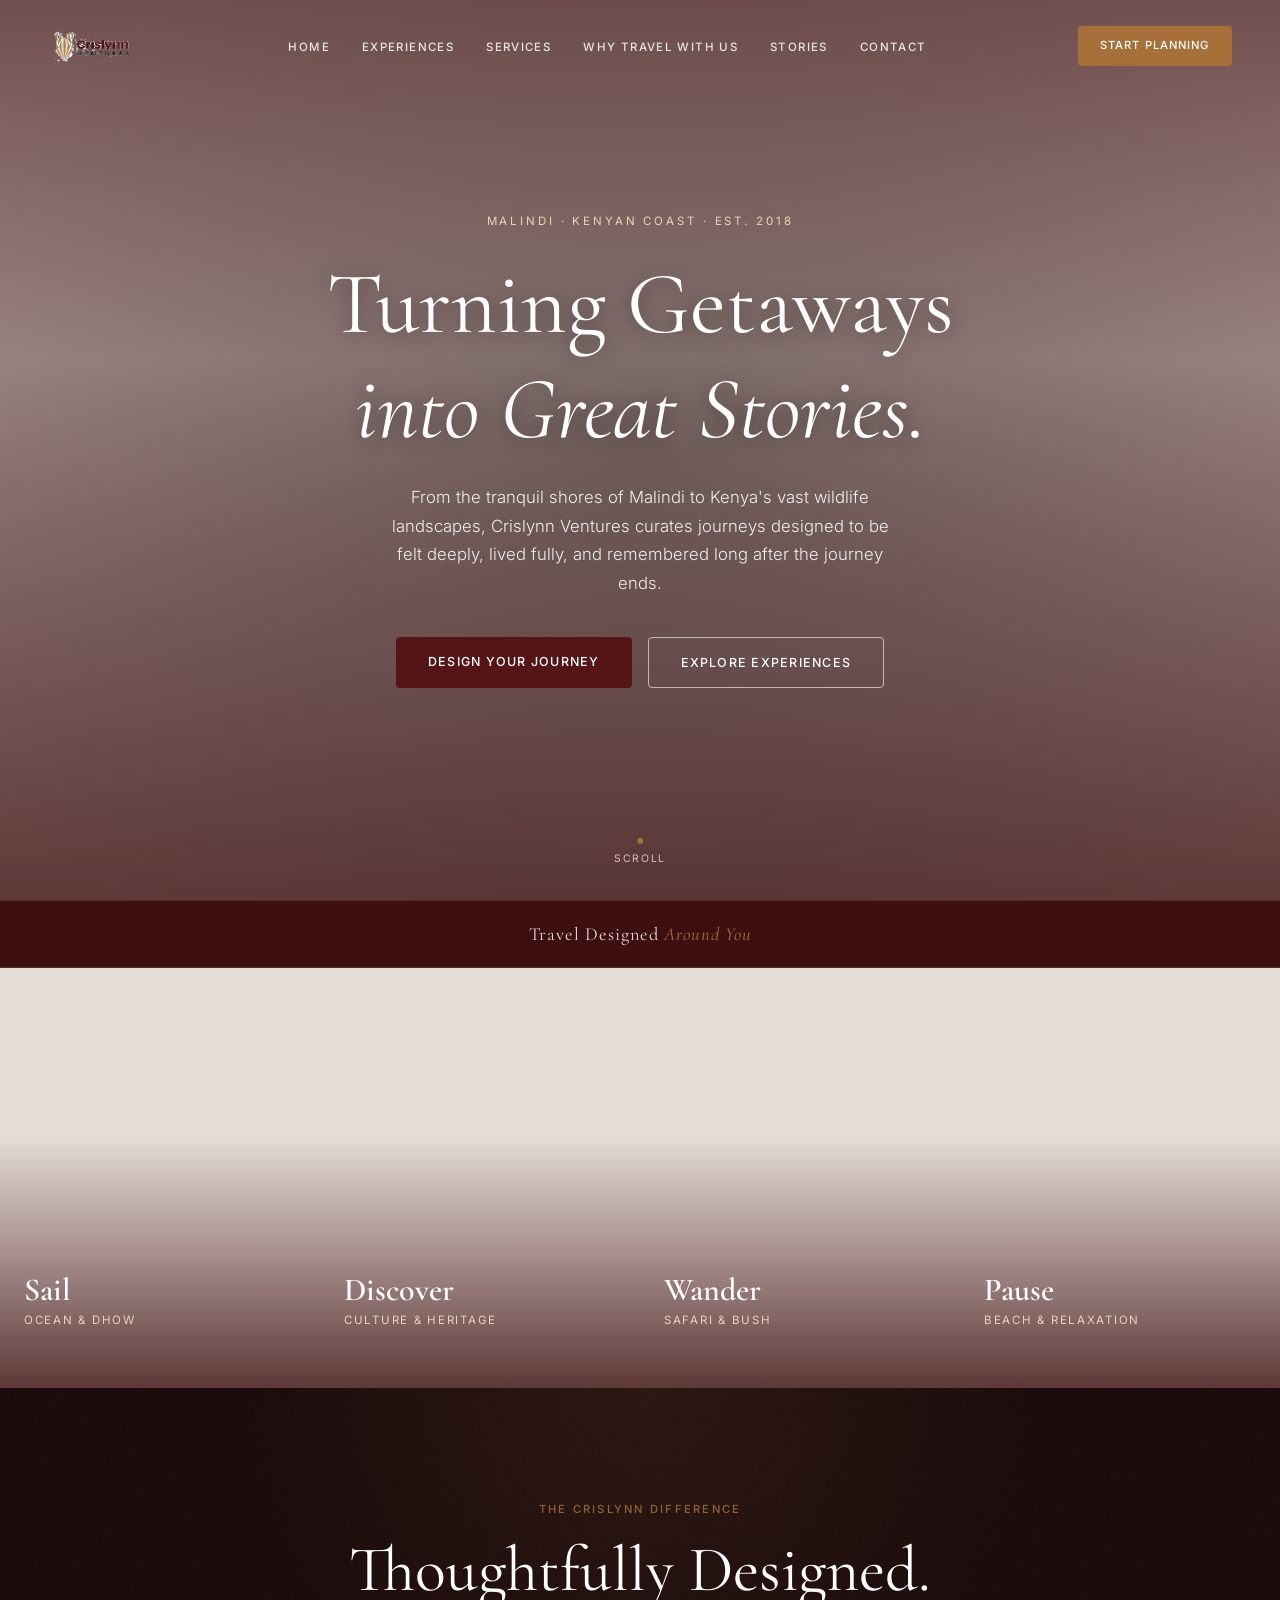
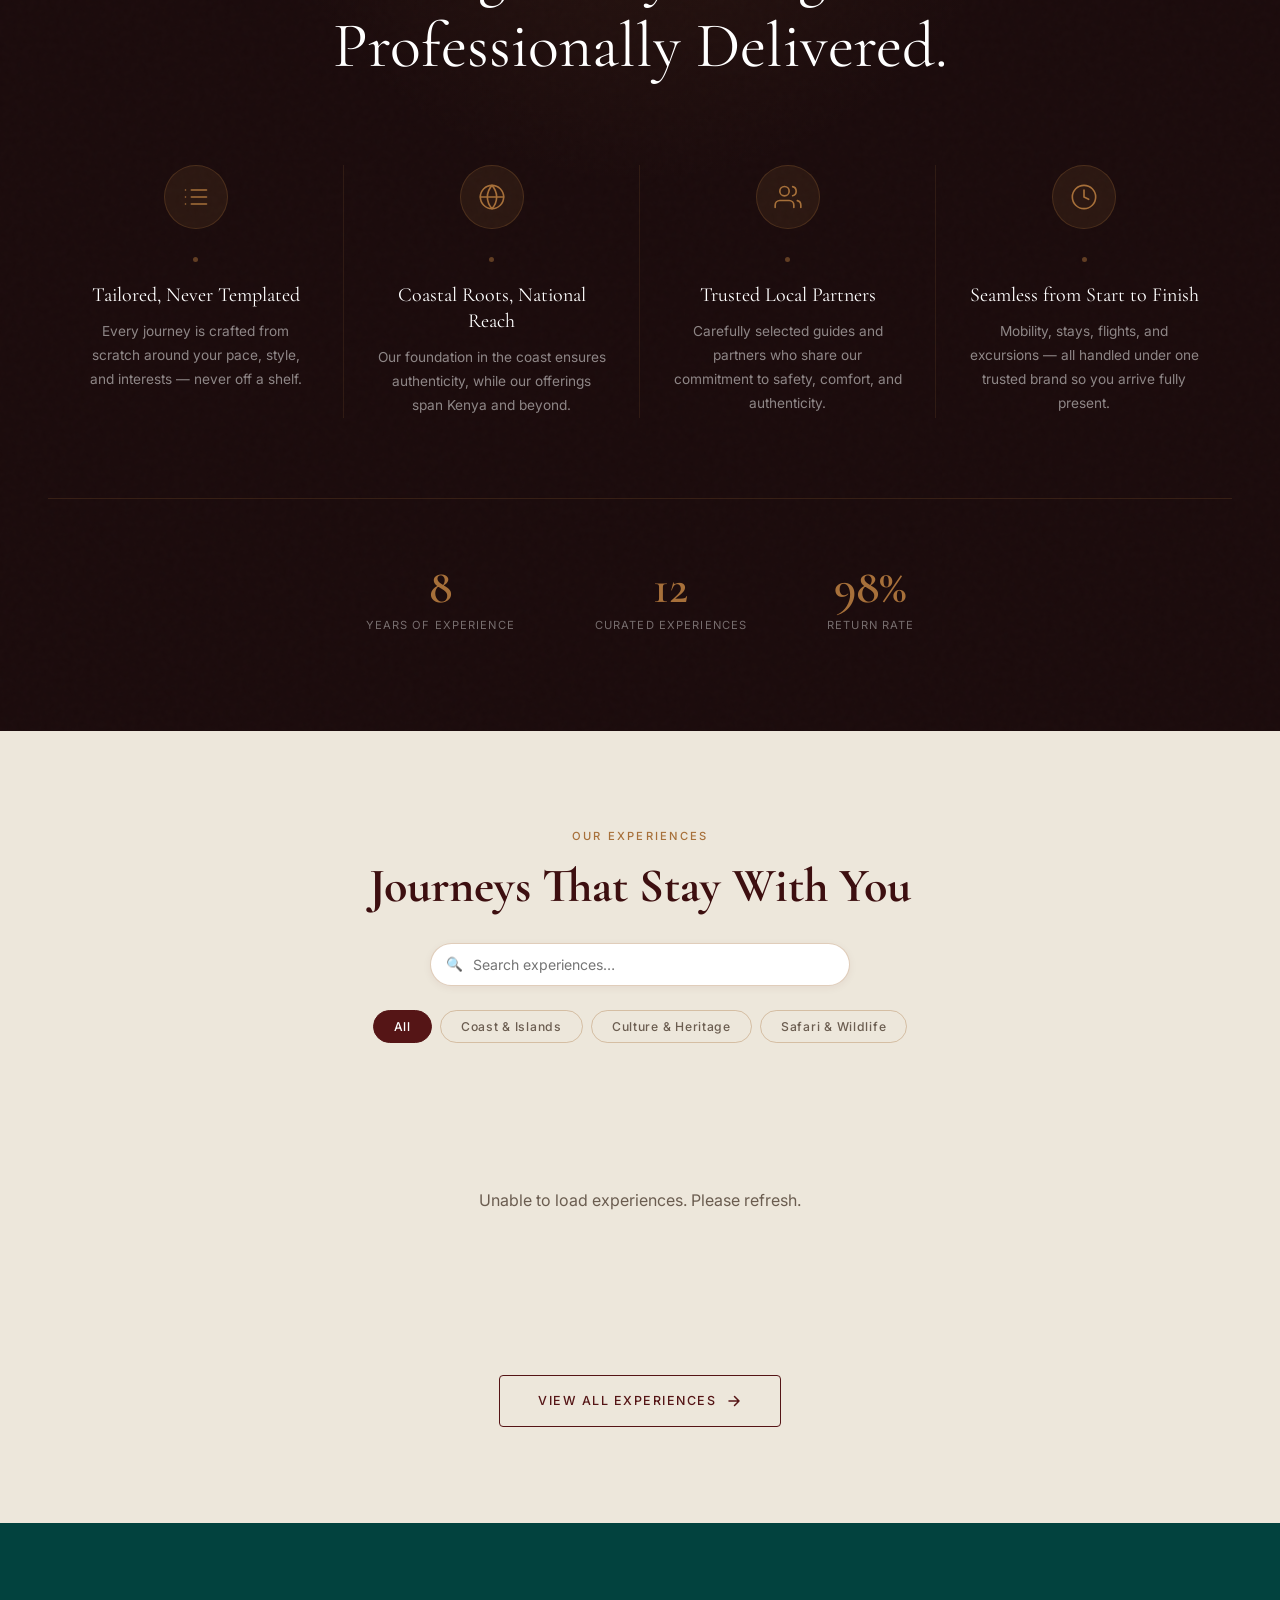
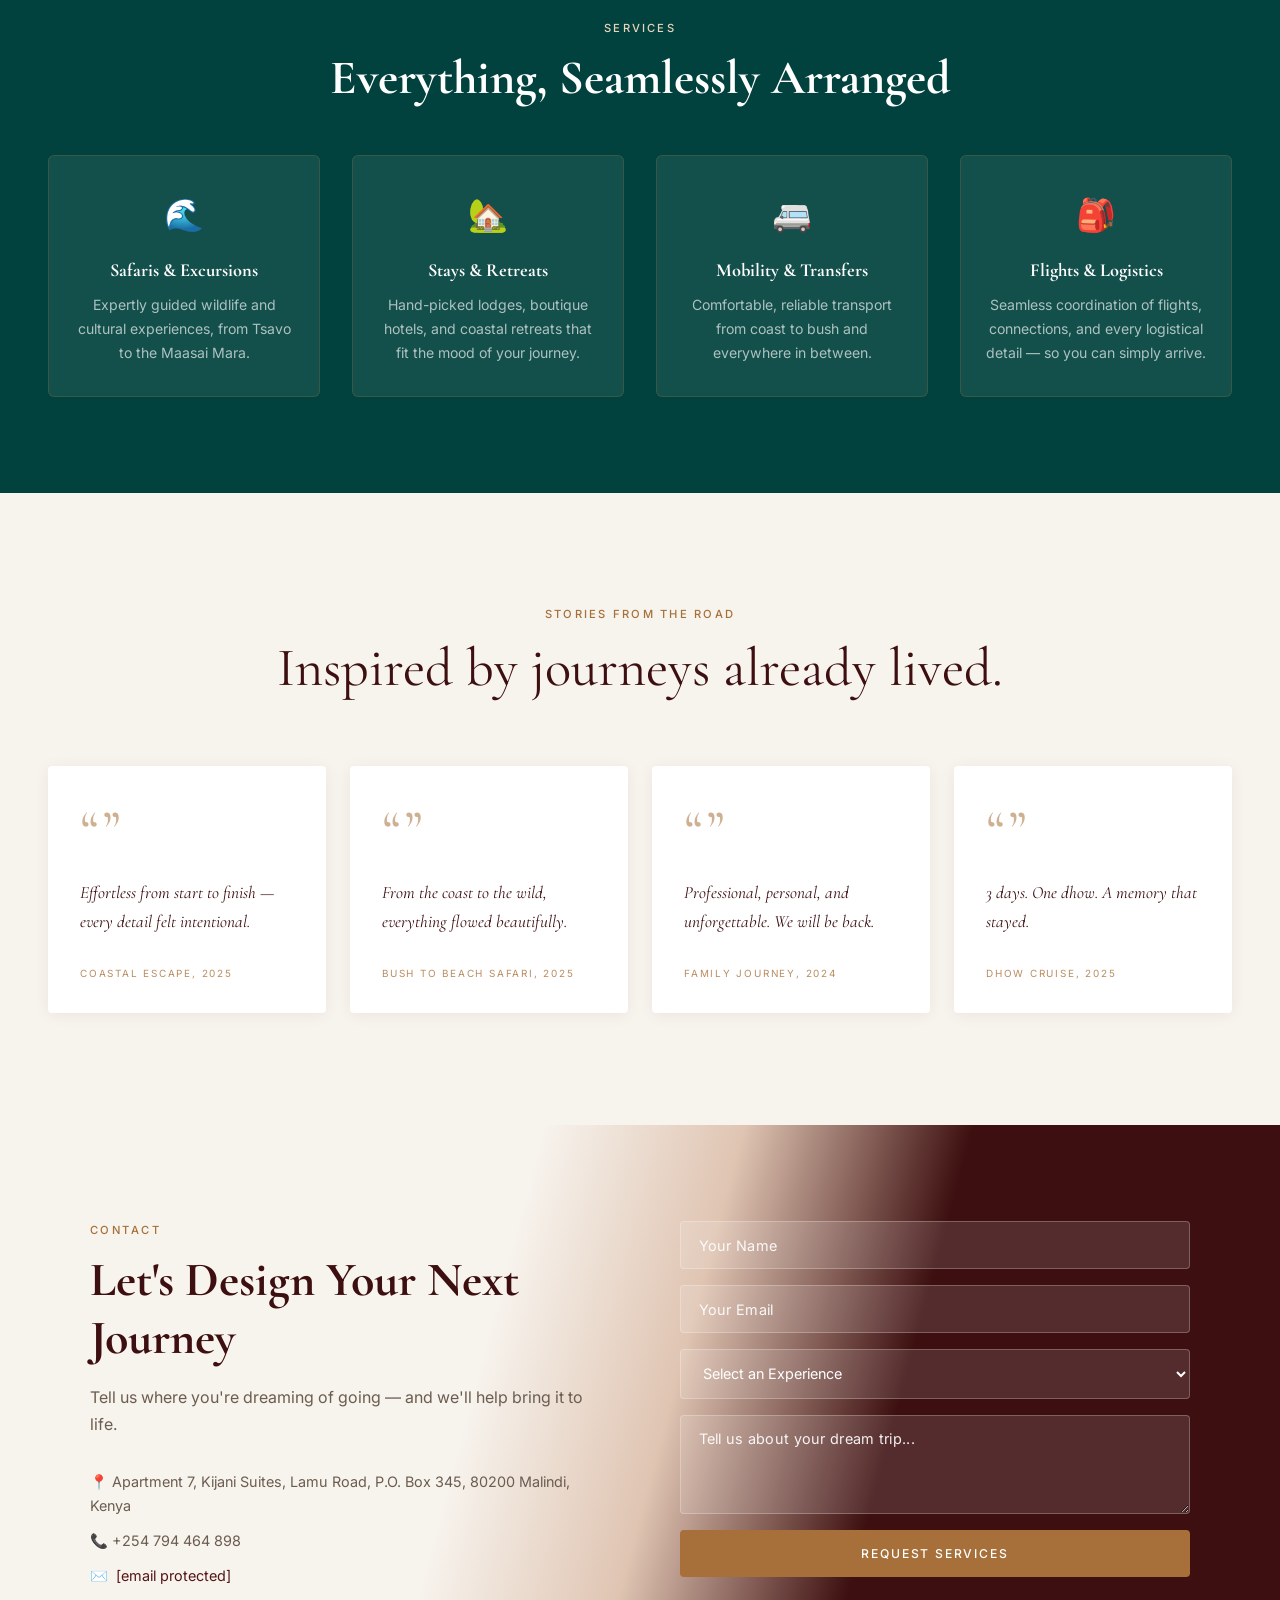
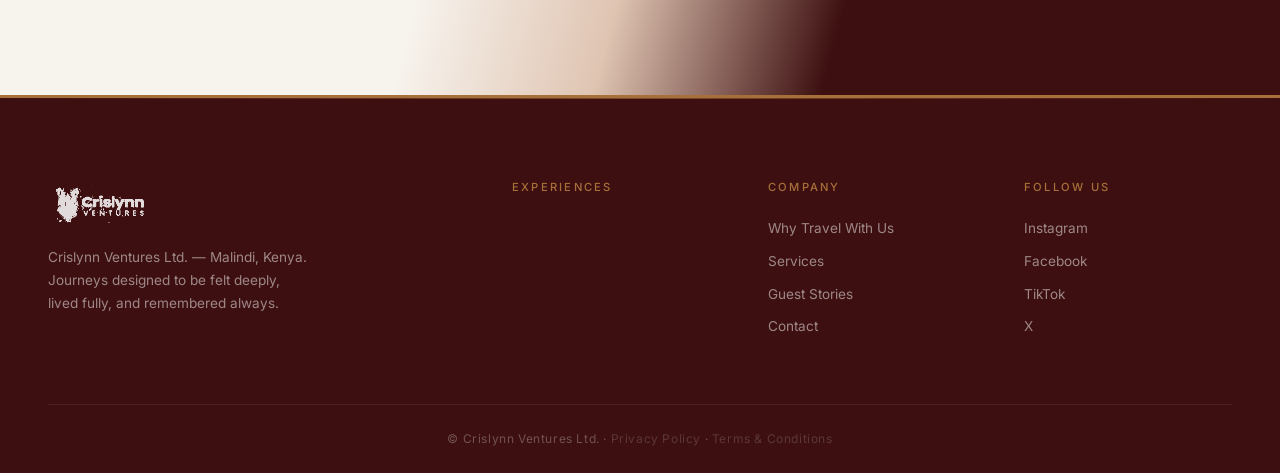
==== commit de755807: "Update index.html" ====
--- a/index.html
+++ b/index.html
@@ -18,7 +18,8 @@
   <nav class="navbar" id="navbar">
     <div class="nav-logo">
       <a href="#home">
-        <img src="[data-uri]" class="nav-logo-img" alt="Crislynn Ventures" />
+        <img src="[data-uri]" data-logo="crislynn" class="nav-logo-img" alt="Crislynn Ventures" onerror="this.style.display='none';this.nextElementSibling.style.display='inline';" />
+        <span class="logo-text" style="display:none;">CRISLYNN <em>VENTURES</em></span>
       </a>
     </div>
     <ul class="nav-links" id="navLinks">
@@ -51,6 +52,8 @@
     </div>
   </section>
 
+
+
   <div class="strip-intro">
     <p>Travel Designed <em>Around You</em></p>
   </div>
@@ -238,6 +241,8 @@
     </div>
   </section>
 
+</section>
+
   <section class="contact" id="contact">
     <div class="contact-inner">
       <div class="contact-text">
@@ -247,7 +252,7 @@
         <div class="contact-details">
           <p>📍 Apartment 7, Kijani Suites, Lamu Road, P.O. Box 345, 80200 Malindi, Kenya</p>
           <p>📞 +254 794 464 898</p>
-          <p>✉️ <a href="/cdn-cgi/l/email-protection#3d54535b527d5e4f544e514453534b585349484f584e135e5250"><span class="__cf_email__" data-cfemail="11787f777e51726378627d687f7f67747f65646374623f727e7c">[email&#160;protected]</span></a></p>
+          <p>✉️ <a href="/cdn-cgi/l/email-protection#0b606a7962697e4b68796278677265657d6e657f7e796e7825686425606e"><span class="__cf_email__" data-cfemail="d3b8b2a1bab1a693b0a1baa0bfaabdbda5b6bda7a6a1b6a0fdb0bcfdb8b6">[email&#160;protected]</span></a></p>
         </div>
       </div>
       <form class="contact-form" id="contactForm">
@@ -264,7 +269,7 @@
   <footer class="footer">
     <div class="footer-inner">
       <div class="footer-brand">
-        <img class="footer-logo-img" src="[data-uri]" alt="Crislynn Ventures" />
+        <img class="footer-logo-img" src="[data-uri]" alt="Crislynn Ventures" />
         <p>Crislynn Ventures Ltd. — Malindi, Kenya. Journeys designed to be felt deeply, lived fully, and remembered always.</p>
       </div>
       <div class="footer-links">
@@ -289,4 +294,10 @@
       </div>
     </div>
     <div class="footer-bottom">
-      <p>© Crislynn Ventures Ltd. · <a href="#" style="color:inherit;opacity:0.6;">Privacy Policy</a> · <a hr
+      <p>© Crislynn Ventures Ltd. · <a href="#" style="color:inherit;opacity:0.6;">Privacy Policy</a> · <a href="#" style="color:inherit;opacity:0.6;">Terms &amp; Conditions</a></p>
+    </div>
+  </footer>
+
+  <script data-cfasync="false" src="/cdn-cgi/scripts/5c5dd728/cloudflare-static/email-decode.min.js"></script><script data-cfasync="false" src="/cdn-cgi/scripts/5c5dd728/cloudflare-static/email-decode.min.js"></script><script data-cfasync="false" src="/cdn-cgi/scripts/5c5dd728/cloudflare-static/email-decode.min.js"></script><script src="main.js"></script>
+</body>
+</html>
--- a/styles.css
+++ b/styles.css
@@ -936,22 +936,24 @@
   transition: border-color var(--transition), background var(--transition);
 }
 
-/* ── GRADIENT PLACEHOLDER TEXT ── */
+/* ── PLACEHOLDER TEXT — bright white for max visibility ── */
 .contact-form input::placeholder,
 .contact-form textarea::placeholder {
-  color: rgba(255, 255, 255, 0.65);
+  color: rgba(255, 255, 255, 0.92);
+  font-weight: 400;
+  letter-spacing: 0.02em;
 }
 
 /* Select placeholder colour */
 .contact-form select {
-  color: rgba(255, 255, 255, 0.65);
+  color: rgba(255, 255, 255, 0.92);
 }
 .contact-form select option {
   background: var(--maroon-deep);
   color: var(--white);
 }
-/* Once an option is chosen, make it full white */
-.contact-form select:not(:invalid) {
+/* Once a real option is chosen, keep full white */
+.contact-form select:not([value=""]) {
   color: var(--white);
 }
 
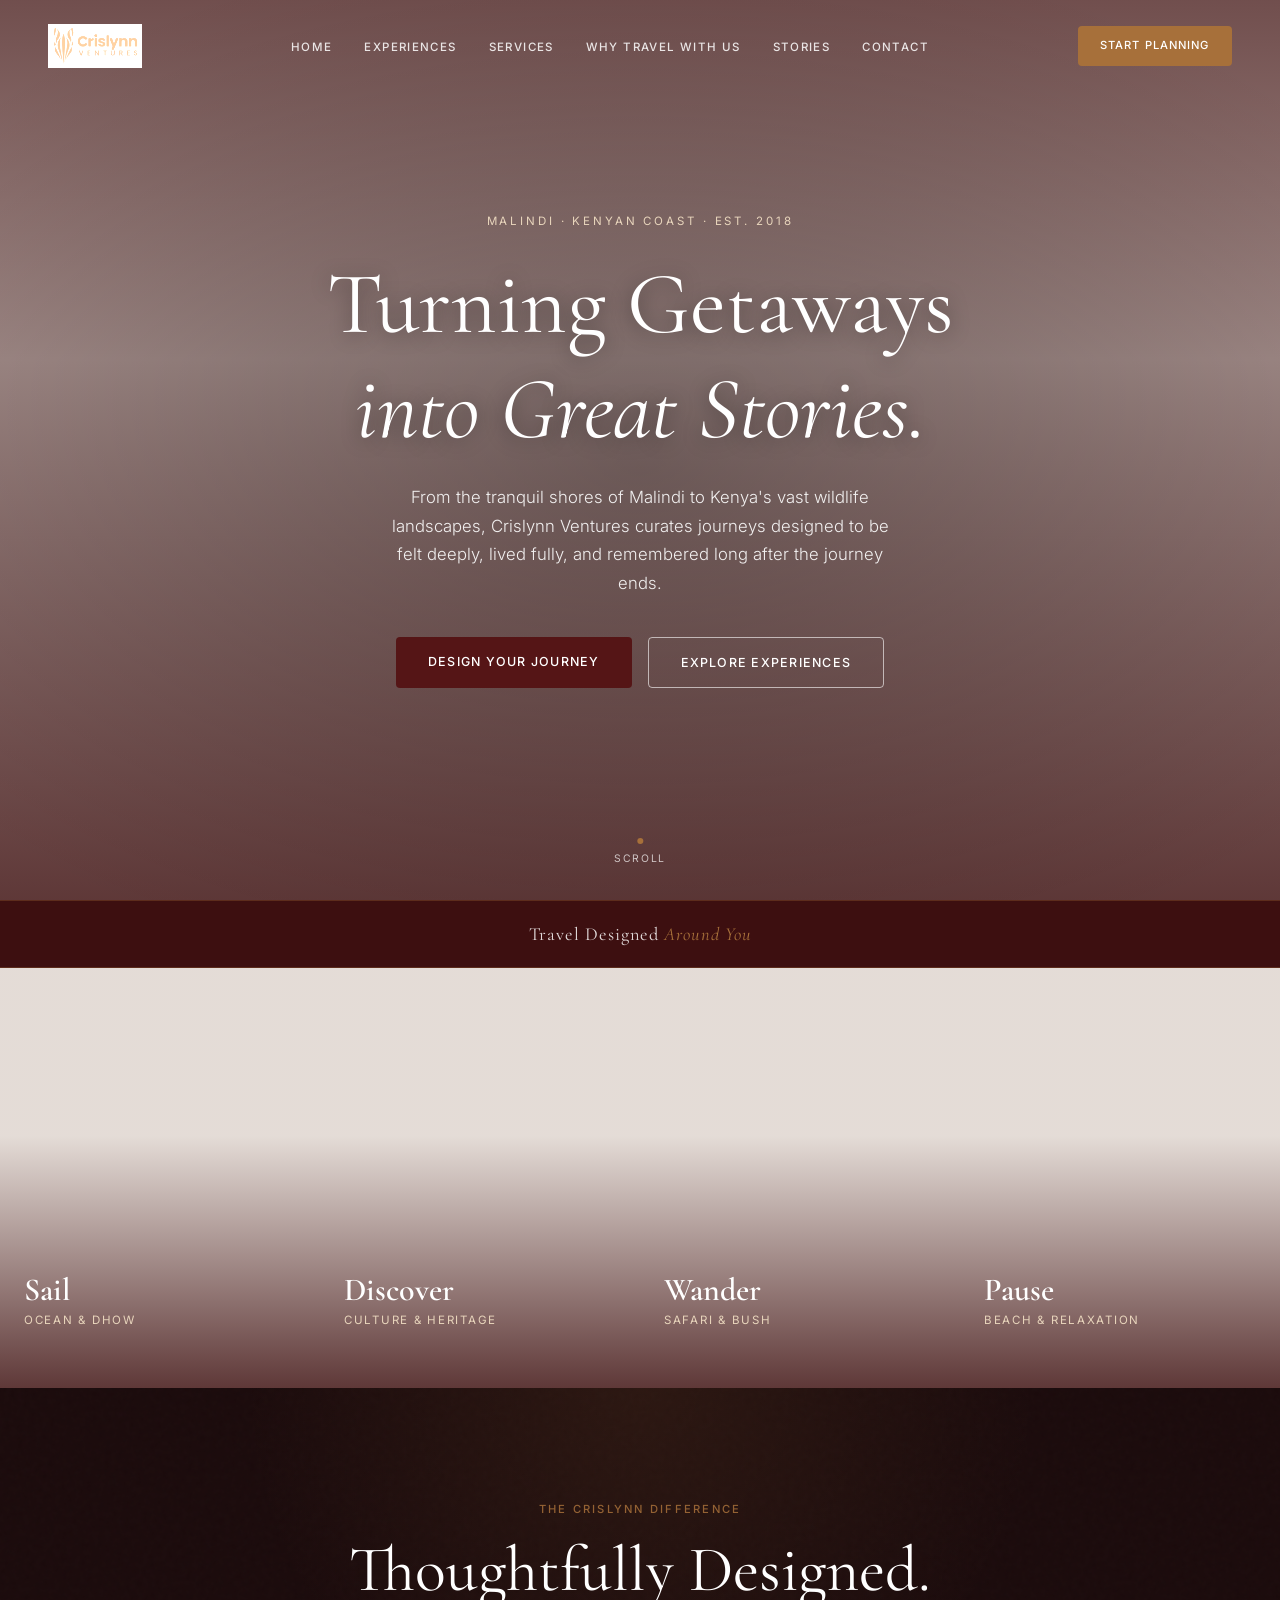
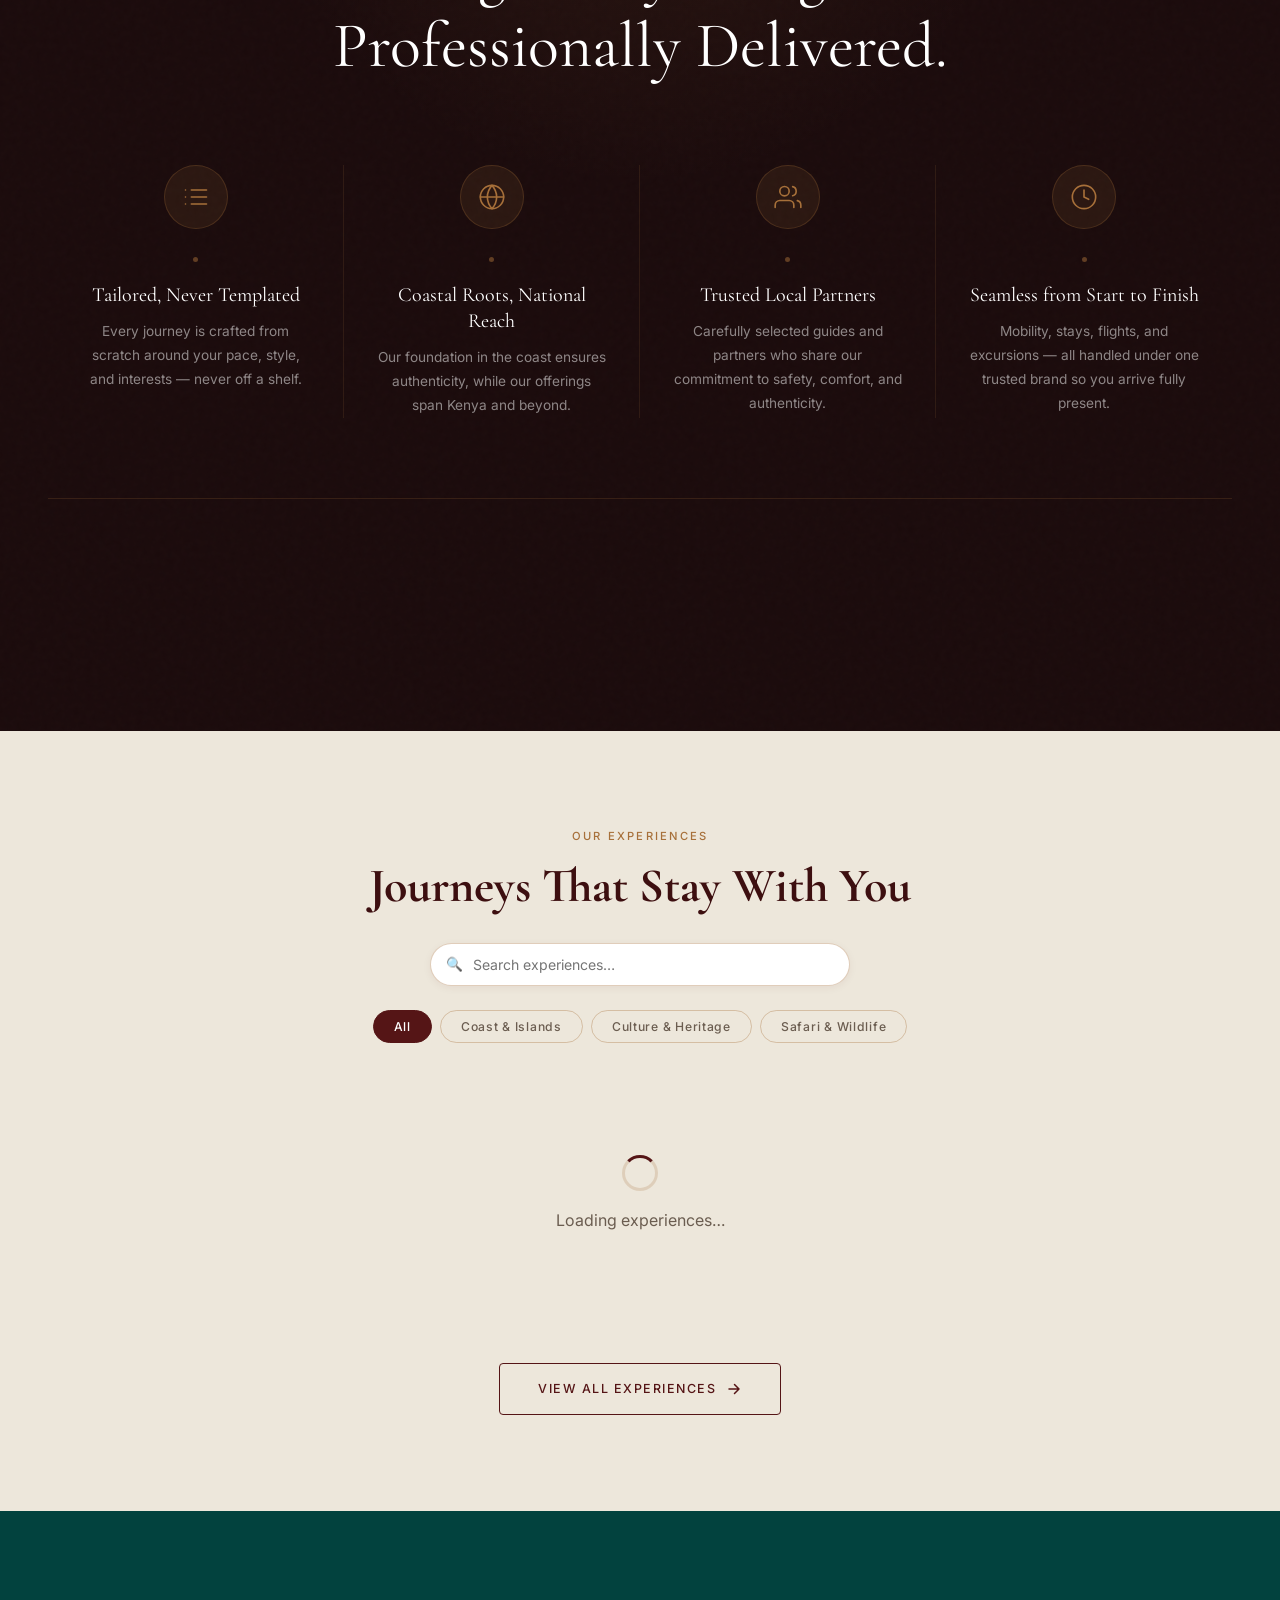
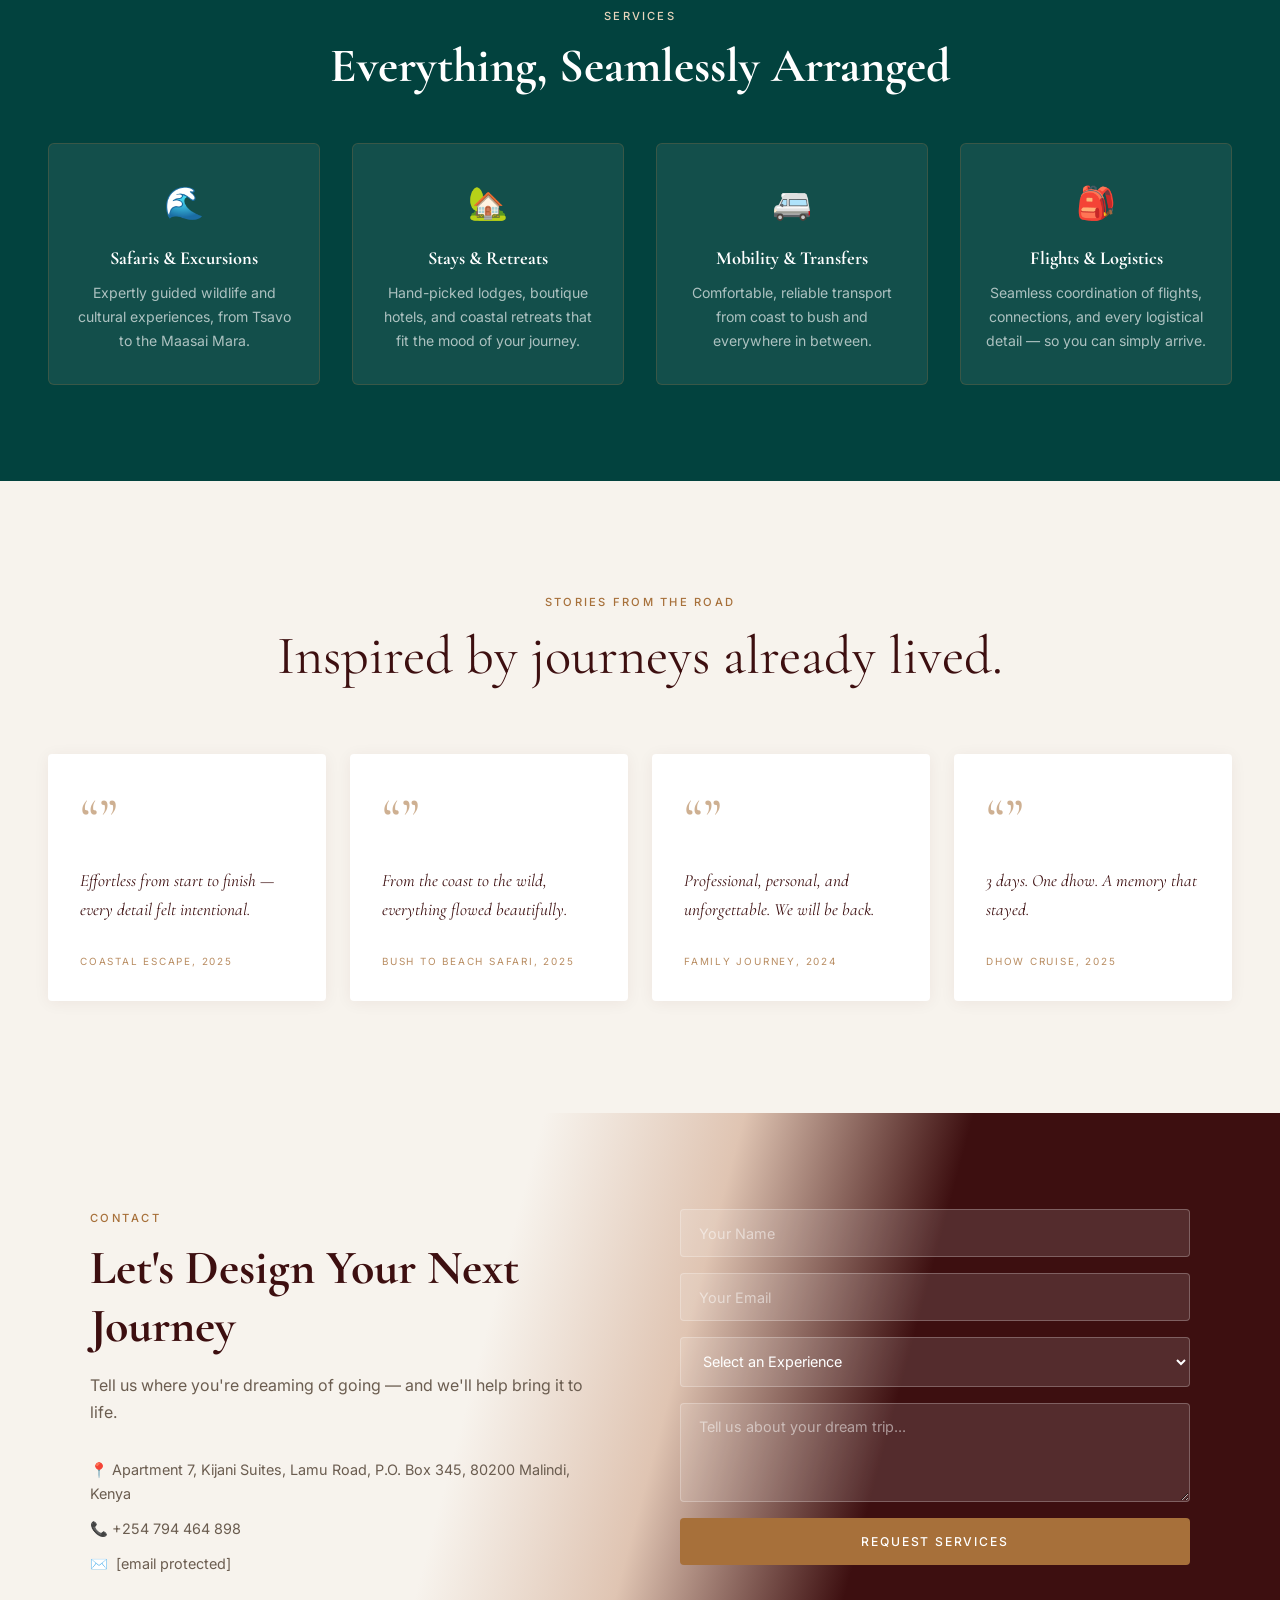
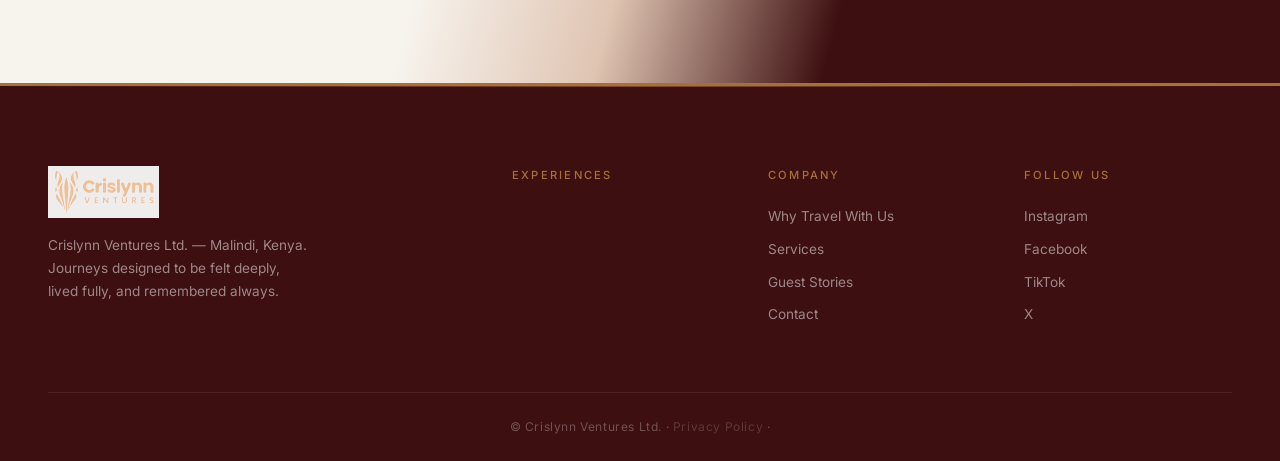
==== commit b6783f18: "Update index.html" ====
--- a/index.html
+++ b/index.html
@@ -18,8 +18,7 @@
   <nav class="navbar" id="navbar">
     <div class="nav-logo">
       <a href="#home">
-        <img src="[data-uri]" data-logo="crislynn" class="nav-logo-img" alt="Crislynn Ventures" onerror="this.style.display='none';this.nextElementSibling.style.display='inline';" />
-        <span class="logo-text" style="display:none;">CRISLYNN <em>VENTURES</em></span>
+        <img src="[data-uri]" class="nav-logo-img" alt="Crislynn Ventures" />
       </a>
     </div>
     <ul class="nav-links" id="navLinks">
@@ -52,8 +51,6 @@
     </div>
   </section>
 
-
-
   <div class="strip-intro">
     <p>Travel Designed <em>Around You</em></p>
   </div>
@@ -241,8 +238,6 @@
     </div>
   </section>
 
-</section>
-
   <section class="contact" id="contact">
     <div class="contact-inner">
       <div class="contact-text">
@@ -252,7 +247,7 @@
         <div class="contact-details">
           <p>📍 Apartment 7, Kijani Suites, Lamu Road, P.O. Box 345, 80200 Malindi, Kenya</p>
           <p>📞 +254 794 464 898</p>
-          <p>✉️ <a href="/cdn-cgi/l/email-protection#0b606a7962697e4b68796278677265657d6e657f7e796e7825686425606e"><span class="__cf_email__" data-cfemail="d3b8b2a1bab1a693b0a1baa0bfaabdbda5b6bda7a6a1b6a0fdb0bcfdb8b6">[email&#160;protected]</span></a></p>
+          <p>✉️ <a href="/cdn-cgi/l/email-protection#3d54535b527d5e4f544e514453534b585349484f584e135e5250"><span class="__cf_email__" data-cfemail="11787f777e51726378627d687f7f67747f65646374623f727e7c">[email&#160;protected]</span></a></p>
         </div>
       </div>
       <form class="contact-form" id="contactForm">
@@ -269,7 +264,7 @@
   <footer class="footer">
     <div class="footer-inner">
       <div class="footer-brand">
-        <img class="footer-logo-img" src="[data-uri]" alt="Crislynn Ventures" />
+        <img class="footer-logo-img" src="[data-uri]" alt="Crislynn Ventures" />
         <p>Crislynn Ventures Ltd. — Malindi, Kenya. Journeys designed to be felt deeply, lived fully, and remembered always.</p>
       </div>
       <div class="footer-links">
@@ -294,10 +289,4 @@
       </div>
     </div>
     <div class="footer-bottom">
-      <p>© Crislynn Ventures Ltd. · <a href="#" style="color:inherit;opacity:0.6;">Privacy Policy</a> · <a href="#" style="color:inherit;opacity:0.6;">Terms &amp; Conditions</a></p>
-    </div>
-  </footer>
-
-  <script data-cfasync="false" src="/cdn-cgi/scripts/5c5dd728/cloudflare-static/email-decode.min.js"></script><script data-cfasync="false" src="/cdn-cgi/scripts/5c5dd728/cloudflare-static/email-decode.min.js"></script><script data-cfasync="false" src="/cdn-cgi/scripts/5c5dd728/cloudflare-static/email-decode.min.js"></script><script src="main.js"></script>
-</body>
-</html>
+      <p>© Crislynn Ventures Ltd. · <a href="#" style="color:inherit;opacity:0.6;">Privacy Policy</a> · <a hr
--- a/styles.css
+++ b/styles.css
@@ -50,9 +50,7 @@
 img { display: block; max-width: 100%; }
 a { text-decoration: none; color: inherit; }
 
-/* =============================================
-   LOGO
-   ============================================= */
+/* LOGO IMAGE */
 .nav-logo-img {
   height: 44px;
   width: auto;
@@ -61,15 +59,16 @@
   transition: opacity 0.3s ease;
 }
 .nav-logo-img:hover { opacity: 0.85; }
-
 .footer-logo-img {
   height: 52px;
   width: auto;
   display: block;
   margin-bottom: 1rem;
-  filter: brightness(0) invert(1) opacity(0.85);
-}
-
+  opacity: 0.92;
+  filter: brightness(1.1);
+}
+
+/* LOGO TEXT */
 .logo-text {
   font-family: 'Cormorant Garamond', serif;
   font-size: 1.3rem;
@@ -78,10 +77,9 @@
   color: var(--white);
 }
 .logo-text em { color: var(--gold); font-style: italic; }
-
-/* =============================================
-   BUTTONS
-   ============================================= */
+.footer-logo { font-size: 1.1rem; }
+
+/* BUTTONS */
 .btn-primary {
   display: inline-block;
   padding: 0.85rem 2rem;
@@ -223,6 +221,7 @@
     rgba(61,15,16,0.82) 100%
   );
 }
+/* Extra darkening layer specifically behind the text area */
 .hero-overlay::after {
   content: '';
   position: absolute;
@@ -281,7 +280,9 @@
   text-transform: uppercase;
   cursor: pointer;
 }
-.scroll-label { animation: scrollFade 1.6s ease-in-out infinite; }
+.scroll-label {
+  animation: scrollFade 1.6s ease-in-out infinite;
+}
 @keyframes scrollFade {
   0%, 100% { opacity: 0.7; }
   50%       { opacity: 0.25; }
@@ -292,13 +293,27 @@
   background: var(--gold);
   animation: scrollBounce 1.6s ease-in-out infinite;
 }
+.scroll-track {
+  width: 1px;
+  height: 32px;
+  background: linear-gradient(to bottom, rgba(167,112,58,0.7), rgba(167,112,58,0.08));
+  margin-bottom: 0.2rem;
+  animation: scrollTrack 1.6s ease-in-out infinite;
+}
+@keyframes scrollTrack {
+  0%, 100% { opacity: 1; transform: scaleY(1); }
+  50%       { opacity: 0.4; transform: scaleY(0.8); }
+}
 @keyframes scrollBounce {
   0%, 100% { transform: translateY(0); opacity: 1; }
   50%       { transform: translateY(6px); opacity: 0.4; }
 }
 
 /* =============================================
-   WHY US
+   ABOUT
+   ============================================= */
+/* =============================================
+   WHY US — dark full-bleed section
    ============================================= */
 .why-us {
   padding: 7rem 3rem 6rem;
@@ -333,7 +348,10 @@
   text-align: center;
   margin-bottom: 5rem;
 }
-.why-eyebrow { color: var(--gold) !important; opacity: 0.85; }
+.why-eyebrow {
+  color: var(--gold) !important;
+  opacity: 0.85;
+}
 .why-us-header h2 {
   font-family: 'Cormorant Garamond', serif;
   font-size: clamp(2.4rem, 5vw, 4rem);
@@ -358,7 +376,8 @@
 }
 .why-card:last-child { border-right: none; }
 .why-icon {
-  width: 64px; height: 64px;
+  width: 64px;
+  height: 64px;
   border-radius: 50%;
   background: rgba(167,112,58,0.12);
   border: 1px solid rgba(167,112,58,0.25);
@@ -374,7 +393,8 @@
   transform: translateY(-3px);
 }
 .why-dot {
-  width: 5px; height: 5px;
+  width: 5px;
+  height: 5px;
   border-radius: 50%;
   background: var(--gold);
   opacity: 0.5;
@@ -388,7 +408,11 @@
   margin-bottom: 0.75rem;
   line-height: 1.3;
 }
-.why-card p { font-size: 0.855rem; color: rgba(255,255,255,0.5); line-height: 1.75; }
+.why-card p {
+  font-size: 0.855rem;
+  color: rgba(255,255,255,0.5);
+  line-height: 1.75;
+}
 .why-stats {
   display: flex;
   justify-content: center;
@@ -456,11 +480,19 @@
 .strip-card .strip-overlay {
   position: absolute;
   inset: 0;
-  background: linear-gradient(to top, rgba(61,15,16,0.82) 0%, rgba(61,15,16,0.1) 60%);
+  background: linear-gradient(
+    to top,
+    rgba(61,15,16,0.82) 0%,
+    rgba(61,15,16,0.1) 60%
+  );
   transition: background var(--transition);
 }
 .strip-card:hover .strip-overlay {
-  background: linear-gradient(to top, rgba(61,15,16,0.92) 0%, rgba(61,15,16,0.35) 60%);
+  background: linear-gradient(
+    to top,
+    rgba(61,15,16,0.92) 0%,
+    rgba(61,15,16,0.35) 60%
+  );
 }
 .strip-content {
   position: relative;
@@ -511,6 +543,8 @@
   color: var(--maroon-deep);
   margin-bottom: 1.75rem;
 }
+
+/* Search bar */
 .exp-search-bar {
   position: relative;
   max-width: 420px;
@@ -541,6 +575,8 @@
   border-color: var(--gold);
   box-shadow: 0 2px 12px rgba(167,112,58,0.2);
 }
+
+/* Filter tabs */
 .exp-filter-tabs {
   display: flex;
   gap: 0.5rem;
@@ -560,12 +596,17 @@
   cursor: pointer;
   transition: all var(--transition);
 }
-.filter-tab:hover { border-color: var(--gold); color: var(--gold); }
+.filter-tab:hover {
+  border-color: var(--gold);
+  color: var(--gold);
+}
 .filter-tab.active {
   background: var(--maroon);
   border-color: var(--maroon);
   color: var(--white);
 }
+
+/* View All Experiences button */
 .view-all-btn-wrap {
   text-align: center;
   margin-top: 3rem;
@@ -603,12 +644,14 @@
   max-width: 1200px;
   margin: 0 auto;
 }
-.no-results-msg {
+.no-results {
   text-align: center;
   color: var(--text-light);
   padding: 3rem;
   font-size: 0.95rem;
 }
+.no-results em { color: var(--gold); font-style: italic; }
+
 .exp-page-loading {
   display: flex;
   flex-direction: column;
@@ -617,6 +660,7 @@
   padding: 4rem;
   color: var(--text-light);
 }
+
 .exp-category { margin-bottom: 4rem; }
 .category-title {
   font-family: 'Cormorant Garamond', serif;
@@ -626,6 +670,7 @@
   padding-bottom: 0.75rem;
   border-bottom: 1px solid rgba(167,112,58,0.35);
 }
+
 .slider-wrapper {
   position: relative;
   display: flex;
@@ -653,6 +698,8 @@
   transform: translateY(-6px);
   box-shadow: 0 12px 32px rgba(85,21,22,0.16);
 }
+
+/* CARD IMAGE */
 .card-img {
   position: relative;
   width: 100%;
@@ -675,9 +722,32 @@
   padding: 0.3rem 0.7rem;
   border-radius: 2px;
 }
-.card-body { padding: 1.25rem 1.5rem 1.5rem; }
-.card-body h4 { font-size: 1.2rem; margin-bottom: 0.5rem; color: var(--maroon-deep); }
-.card-body p { font-size: 0.85rem; color: var(--text-light); margin-bottom: 0.85rem; line-height: 1.6; }
+.card-price {
+  position: absolute;
+  bottom: 0.85rem;
+  right: 0.85rem;
+  background: var(--maroon);
+  color: var(--white);
+  font-size: 0.72rem;
+  font-weight: 600;
+  padding: 0.3rem 0.75rem;
+  border-radius: 2px;
+  border: 1px solid rgba(167,112,58,0.4);
+}
+.card-body {
+  padding: 1.25rem 1.5rem 1.5rem;
+}
+.card-body h4 {
+  font-size: 1.2rem;
+  margin-bottom: 0.5rem;
+  color: var(--maroon-deep);
+}
+.card-body p {
+  font-size: 0.85rem;
+  color: var(--text-light);
+  margin-bottom: 0.85rem;
+  line-height: 1.6;
+}
 .itinerary-toggle {
   background: none;
   border: none;
@@ -717,6 +787,8 @@
   transition: color var(--transition);
 }
 .card-cta:hover { color: var(--gold); }
+
+/* Card action buttons — wishlist + share */
 .card-actions {
   position: absolute;
   top: 0.75rem;
@@ -728,7 +800,8 @@
 }
 .exp-card:hover .card-actions { opacity: 1; }
 .card-action-btn {
-  width: 32px; height: 32px;
+  width: 32px;
+  height: 32px;
   border-radius: 50%;
   border: none;
   background: rgba(255,255,255,0.9);
@@ -745,7 +818,10 @@
 .card-action-btn:hover { background: var(--white); transform: scale(1.1); }
 .wishlist-btn { color: var(--text-light); }
 .wishlist-btn.wishlisted { background: var(--maroon); color: var(--white); }
+.wishlist-btn.wishlisted::after { content: ''; }
 .share-btn { color: var(--maroon); }
+
+/* Wishlist toast */
 #wishlist-toast {
   position: fixed;
   bottom: 2rem;
@@ -768,11 +844,11 @@
   opacity: 1;
   transform: translateX(-50%) translateY(0);
 }
-.slider-btn {
   background: var(--white);
   border: 1px solid var(--cream-mid);
   color: var(--maroon);
-  width: 40px; height: 40px;
+  width: 40px;
+  height: 40px;
   border-radius: 50%;
   font-size: 1.4rem;
   cursor: pointer;
@@ -783,17 +859,25 @@
   transition: all var(--transition);
   box-shadow: var(--shadow);
 }
-.slider-btn:hover { background: var(--maroon); color: var(--white); border-color: var(--maroon); }
+.slider-btn:hover {
+  background: var(--maroon);
+  color: var(--white);
+  border-color: var(--maroon);
+}
 .slider-btn:disabled { opacity: 0.3; cursor: default; }
 
 /* =============================================
-   SERVICES
+   SERVICES — Green section (Swahili/brand)
    ============================================= */
 .services { padding: 6rem 3rem; background: var(--green); }
 .services-inner { max-width: 1200px; margin: 0 auto; text-align: center; }
 .services-inner h2 { color: var(--white); font-size: clamp(2rem,4vw,3rem); margin-bottom: 3rem; }
 .services-inner .section-eyebrow { color: var(--gold-pale); }
-.services-grid { display: grid; grid-template-columns: repeat(4, 1fr); gap: 2rem; }
+.services-grid {
+  display: grid;
+  grid-template-columns: repeat(4, 1fr);
+  gap: 2rem;
+}
 .service-card {
   background: rgba(255,255,255,0.07);
   border: 1px solid rgba(167,112,58,0.25);
@@ -814,9 +898,21 @@
 /* =============================================
    TESTIMONIALS
    ============================================= */
-.testimonials { padding: 7rem 3rem; background: var(--cream); }
-.testimonials-inner { max-width: 1200px; margin: 0 auto; }
-.testimonials-header { text-align: center; margin-bottom: 4rem; }
+/* =============================================
+   TESTIMONIALS — cream bg, large quote marks, minimal cards
+   ============================================= */
+.testimonials {
+  padding: 7rem 3rem;
+  background: var(--cream);
+}
+.testimonials-inner {
+  max-width: 1200px;
+  margin: 0 auto;
+}
+.testimonials-header {
+  text-align: center;
+  margin-bottom: 4rem;
+}
 .testimonials-header h2 {
   font-family: 'Cormorant Garamond', serif;
   font-size: clamp(2.2rem, 4.5vw, 3.4rem);
@@ -825,7 +921,11 @@
   margin-top: 0.5rem;
   line-height: 1.2;
 }
-.testimonials-grid { display: grid; grid-template-columns: repeat(4, 1fr); gap: 1.5rem; }
+.testimonials-grid {
+  display: grid;
+  grid-template-columns: repeat(4, 1fr);
+  gap: 1.5rem;
+}
 .testimonial-card {
   background: var(--white);
   border-radius: 4px;
@@ -834,11 +934,13 @@
   flex-direction: column;
   box-shadow: 0 2px 16px rgba(85,21,22,0.06);
   transition: transform 0.3s ease, box-shadow 0.3s ease;
+  position: relative;
 }
 .testimonial-card:hover {
   transform: translateY(-4px);
   box-shadow: 0 10px 32px rgba(85,21,22,0.12);
 }
+/* Large decorative quote mark */
 .quote-mark {
   font-family: 'Cormorant Garamond', serif;
   font-size: 3.5rem;
@@ -846,6 +948,7 @@
   color: var(--gold);
   opacity: 0.55;
   margin-bottom: 1.25rem;
+  letter-spacing: -0.05em;
 }
 .testimonial-card p {
   font-family: 'Cormorant Garamond', serif;
@@ -866,7 +969,7 @@
 }
 
 /* =============================================
-   CONTACT
+   CONTACT — Cream left, maroon right, fully readable
    ============================================= */
 .contact {
   padding: 6rem 3rem;
@@ -874,6 +977,7 @@
   position: relative;
   overflow: hidden;
 }
+/* Left half = solid cream, right half fades to maroon */
 .contact::before {
   content: '';
   position: absolute;
@@ -898,6 +1002,7 @@
   position: relative;
   z-index: 1;
 }
+/* Left column text — dark on cream */
 .contact-text h2 {
   font-size: clamp(2rem,4vw,3rem);
   margin-bottom: 1rem;
@@ -913,13 +1018,7 @@
   align-items: center;
   gap: 0.5rem;
 }
-.contact-details a {
-  color: var(--maroon);
-  transition: color var(--transition);
-}
-.contact-details a:hover { color: var(--gold); }
-
-/* Right column form */
+/* Right column form — sits on maroon bg */
 .contact-form { display: flex; flex-direction: column; gap: 1rem; }
 .contact-form input,
 .contact-form select,
@@ -935,34 +1034,15 @@
   outline: none;
   transition: border-color var(--transition), background var(--transition);
 }
-
-/* ── PLACEHOLDER TEXT — bright white for max visibility ── */
 .contact-form input::placeholder,
-.contact-form textarea::placeholder {
-  color: rgba(255, 255, 255, 0.92);
-  font-weight: 400;
-  letter-spacing: 0.02em;
-}
-
-/* Select placeholder colour */
-.contact-form select {
-  color: rgba(255, 255, 255, 0.92);
-}
-.contact-form select option {
-  background: var(--maroon-deep);
-  color: var(--white);
-}
-/* Once a real option is chosen, keep full white */
-.contact-form select:not([value=""]) {
-  color: var(--white);
-}
-
+.contact-form textarea::placeholder { color: rgba(255,255,255,0.5); }
 .contact-form input:focus,
 .contact-form select:focus,
 .contact-form textarea:focus {
   border-color: var(--gold);
   background: rgba(255,255,255,0.18);
 }
+.contact-form select option { background: var(--maroon-deep); color: var(--white); }
 .contact-form textarea { resize: vertical; }
 .contact-form .btn-primary {
   background: var(--gold);
@@ -981,8 +1061,24 @@
 }
 .form-success { color: var(--gold-pale); font-size: 0.88rem; margin-top: 0.5rem; font-weight: 500; }
 
-/* =============================================
-   FOOTER
+/* Mobile: stack vertically, both on cream */
+@media (max-width: 768px) {
+  .contact::before {
+    background: linear-gradient(
+      180deg,
+      var(--cream) 0%,
+      var(--cream) 45%,
+      var(--maroon-deep) 65%,
+      var(--maroon-deep) 100%
+    );
+  }
+  .contact-form input,
+  .contact-form select,
+  .contact-form textarea { background: rgba(255,255,255,0.1); }
+}
+
+/* =============================================
+   FOOTER — deep maroon, gold accents, balanced
    ============================================= */
 .footer {
   background: var(--maroon-deep);
@@ -1031,16 +1127,27 @@
   transition: color var(--transition), padding-left var(--transition);
 }
 .footer-links a:hover,
-.footer-social a:hover { color: var(--gold-pale); padding-left: 4px; }
+.footer-social a:hover {
+  color: var(--gold-pale);
+  padding-left: 4px;
+}
 .social-icons { display: flex; flex-direction: column; }
-.footer-bottom { text-align: center; padding: 1.5rem 0; }
-.footer-bottom p { color: rgba(255,255,255,0.28); font-size: 0.75rem; letter-spacing: 0.05em; }
+.footer-bottom {
+  text-align: center;
+  padding: 1.5rem 0;
+}
+.footer-bottom p {
+  color: rgba(255,255,255,0.28);
+  font-size: 0.75rem;
+  letter-spacing: 0.05em;
+}
 
 /* =============================================
    LOADING SPINNER
    ============================================= */
 .loading-spinner {
-  width: 36px; height: 36px;
+  width: 36px;
+  height: 36px;
   border: 3px solid rgba(167,112,58,0.2);
   border-top-color: var(--maroon);
   border-radius: 50%;
@@ -1049,9 +1156,10 @@
 @keyframes spin { to { transform: rotate(360deg); } }
 
 /* =============================================
-   EXPERIENCE PAGE
+   EXPERIENCE PAGE — exp-nav
    ============================================= */
 body.experience-page { background: var(--cream); }
+
 .exp-nav {
   position: fixed;
   top: 0; left: 0; right: 0;
@@ -1073,6 +1181,7 @@
   transition: color var(--transition);
 }
 .back-link:hover { color: var(--gold); }
+
 .exp-loading, .exp-error {
   min-height: 100vh;
   display: flex;
@@ -1084,6 +1193,8 @@
   padding: 2rem;
   text-align: center;
 }
+
+/* EXPERIENCE HERO */
 .exp-hero {
   height: 75vh;
   min-height: 480px;
@@ -1097,7 +1208,11 @@
 .exp-hero-overlay {
   position: absolute;
   inset: 0;
-  background: linear-gradient(to top, rgba(61,15,16,0.88) 0%, rgba(61,15,16,0.2) 60%);
+  background: linear-gradient(
+    to top,
+    rgba(61,15,16,0.88) 0%,
+    rgba(61,15,16,0.2) 60%
+  );
 }
 .exp-hero-text {
   position: relative;
@@ -1114,8 +1229,13 @@
   display: block;
   margin-bottom: 0.75rem;
 }
-.exp-hero-text h1 { font-size: clamp(2.2rem, 5vw, 4rem); margin-bottom: 1rem; }
+.exp-hero-text h1 {
+  font-size: clamp(2.2rem, 5vw, 4rem);
+  margin-bottom: 1rem;
+}
 .exp-hero-text p { font-size: 1.05rem; opacity: 0.85; }
+
+/* EXPERIENCE BODY */
 .exp-body {
   max-width: 1200px;
   margin: 0 auto;
@@ -1129,6 +1249,8 @@
 .exp-section h2 { font-size: 1.8rem; margin: 0.5rem 0 1rem; color: var(--maroon-deep); }
 .exp-section h3 { font-size: 1.3rem; margin: 0.5rem 0 1rem; color: var(--maroon-deep); }
 .exp-section p { color: var(--text-light); line-height: 1.8; }
+
+/* Itinerary — green left border for Swahili-coast identity */
 .exp-itinerary { list-style: none; display: flex; flex-direction: column; gap: 0.75rem; }
 .exp-itinerary li {
   padding: 0.75rem 1rem;
@@ -1139,7 +1261,13 @@
   color: var(--text);
   box-shadow: 0 2px 8px rgba(2,66,62,0.06);
 }
-.exp-gallery { display: grid; grid-template-columns: repeat(3, 1fr); gap: 0.75rem; }
+
+/* Gallery */
+.exp-gallery {
+  display: grid;
+  grid-template-columns: repeat(3, 1fr);
+  gap: 0.75rem;
+}
 .gallery-img {
   aspect-ratio: 4/3;
   background-size: cover;
@@ -1149,6 +1277,8 @@
   transition: transform var(--transition);
 }
 .gallery-img:hover { transform: scale(1.02); }
+
+/* BOOKING CARD */
 .booking-card {
   background: var(--white);
   border-radius: 8px;
@@ -1169,8 +1299,16 @@
   border-radius: 2px;
   margin-bottom: 0.75rem;
 }
-.booking-card h3 { font-size: 1.3rem; color: var(--maroon-deep); margin-bottom: 1rem; }
-.booking-price { font-size: 0.85rem; color: var(--text-light); margin-bottom: 1.25rem; }
+.booking-card h3 {
+  font-size: 1.3rem;
+  color: var(--maroon-deep);
+  margin-bottom: 1rem;
+}
+.booking-price {
+  font-size: 0.85rem;
+  color: var(--text-light);
+  margin-bottom: 1.25rem;
+}
 .booking-price strong {
   font-family: 'Cormorant Garamond', serif;
   font-size: 2rem;
@@ -1196,9 +1334,23 @@
   margin-bottom: 0.75rem;
   font-family: 'Inter', sans-serif;
 }
-.booking-includes ul { list-style: none; display: flex; flex-direction: column; gap: 0.4rem; margin-bottom: 1.5rem; }
-.booking-includes li { font-size: 0.85rem; color: var(--text); padding-left: 0.25rem; }
-.booking-includes li::before { content: '✓ '; color: var(--green); font-weight: 600; }
+.booking-includes ul {
+  list-style: none;
+  display: flex;
+  flex-direction: column;
+  gap: 0.4rem;
+  margin-bottom: 1.5rem;
+}
+.booking-includes li {
+  font-size: 0.85rem;
+  color: var(--text);
+  padding-left: 0.25rem;
+}
+.booking-includes li::before {
+  content: '✓ ';
+  color: var(--green);
+  font-weight: 600;
+}
 .booking-btn { width: 100%; text-align: center; }
 
 /* =============================================
@@ -1209,6 +1361,9 @@
   .footer-inner { grid-template-columns: 1fr 1fr; }
   .exp-body { grid-template-columns: 1fr; }
   .booking-card { position: static; }
+  .about-inner { grid-template-columns: 1fr; gap: 3rem; }
+  .about-image { grid-template-columns: 1fr 1fr; }
+  .about-image .img-main { grid-column: 1 / 3; aspect-ratio: 16/9; }
 }
 
 @media (max-width: 768px) {
@@ -1229,28 +1384,18 @@
   .experience-strip { grid-template-columns: repeat(2, 1fr); height: auto; }
   .strip-card { height: 220px; }
   .experiences { padding: 4rem 1.5rem; }
+  .about { padding: 4rem 1.5rem; }
   .services { padding: 4rem 1.5rem; }
   .testimonials { padding: 4rem 1.5rem; }
   .testimonials-grid { grid-template-columns: 1fr 1fr; gap: 1rem; }
   .why-us { padding: 4rem 1.5rem; }
   .why-us-grid { grid-template-columns: 1fr 1fr; gap: 2.5rem 0; }
   .why-card { border-right: none; border-bottom: 1px solid rgba(167,112,58,0.15); padding-bottom: 2.5rem; }
+  .why-card:nth-child(even) { border-right: none; }
   .why-stats { gap: 3rem; }
   .why-us-header h2 { font-size: 2rem; }
   .contact { padding: 4rem 1.5rem; }
-  .contact::before {
-    background: linear-gradient(
-      180deg,
-      var(--cream) 0%,
-      var(--cream) 45%,
-      var(--maroon-deep) 65%,
-      var(--maroon-deep) 100%
-    );
-  }
   .contact-inner { grid-template-columns: 1fr; gap: 3rem; }
-  .contact-form input,
-  .contact-form select,
-  .contact-form textarea { background: rgba(255,255,255,0.1); }
   .footer { padding: 3rem 1.5rem 0; }
   .footer-inner { grid-template-columns: 1fr; gap: 2rem; }
   .exp-body { padding: 2rem 1.5rem; }
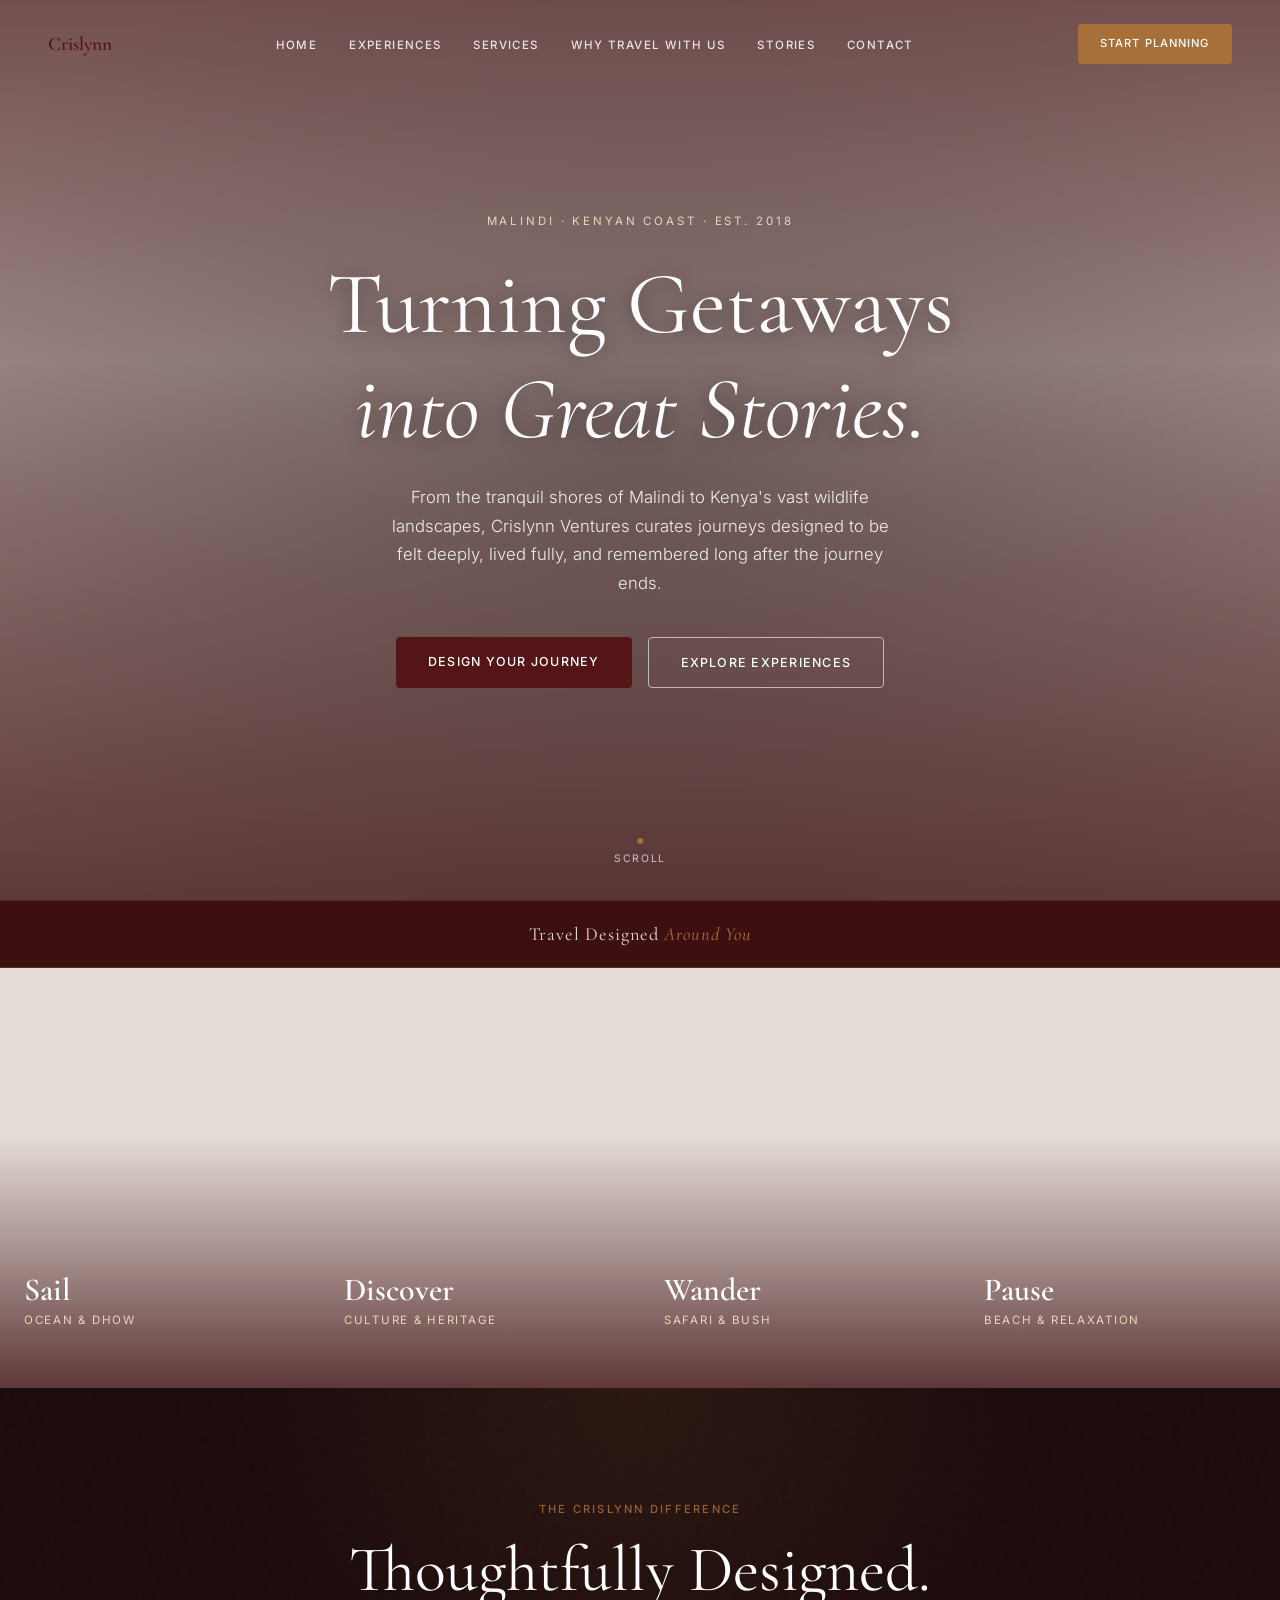
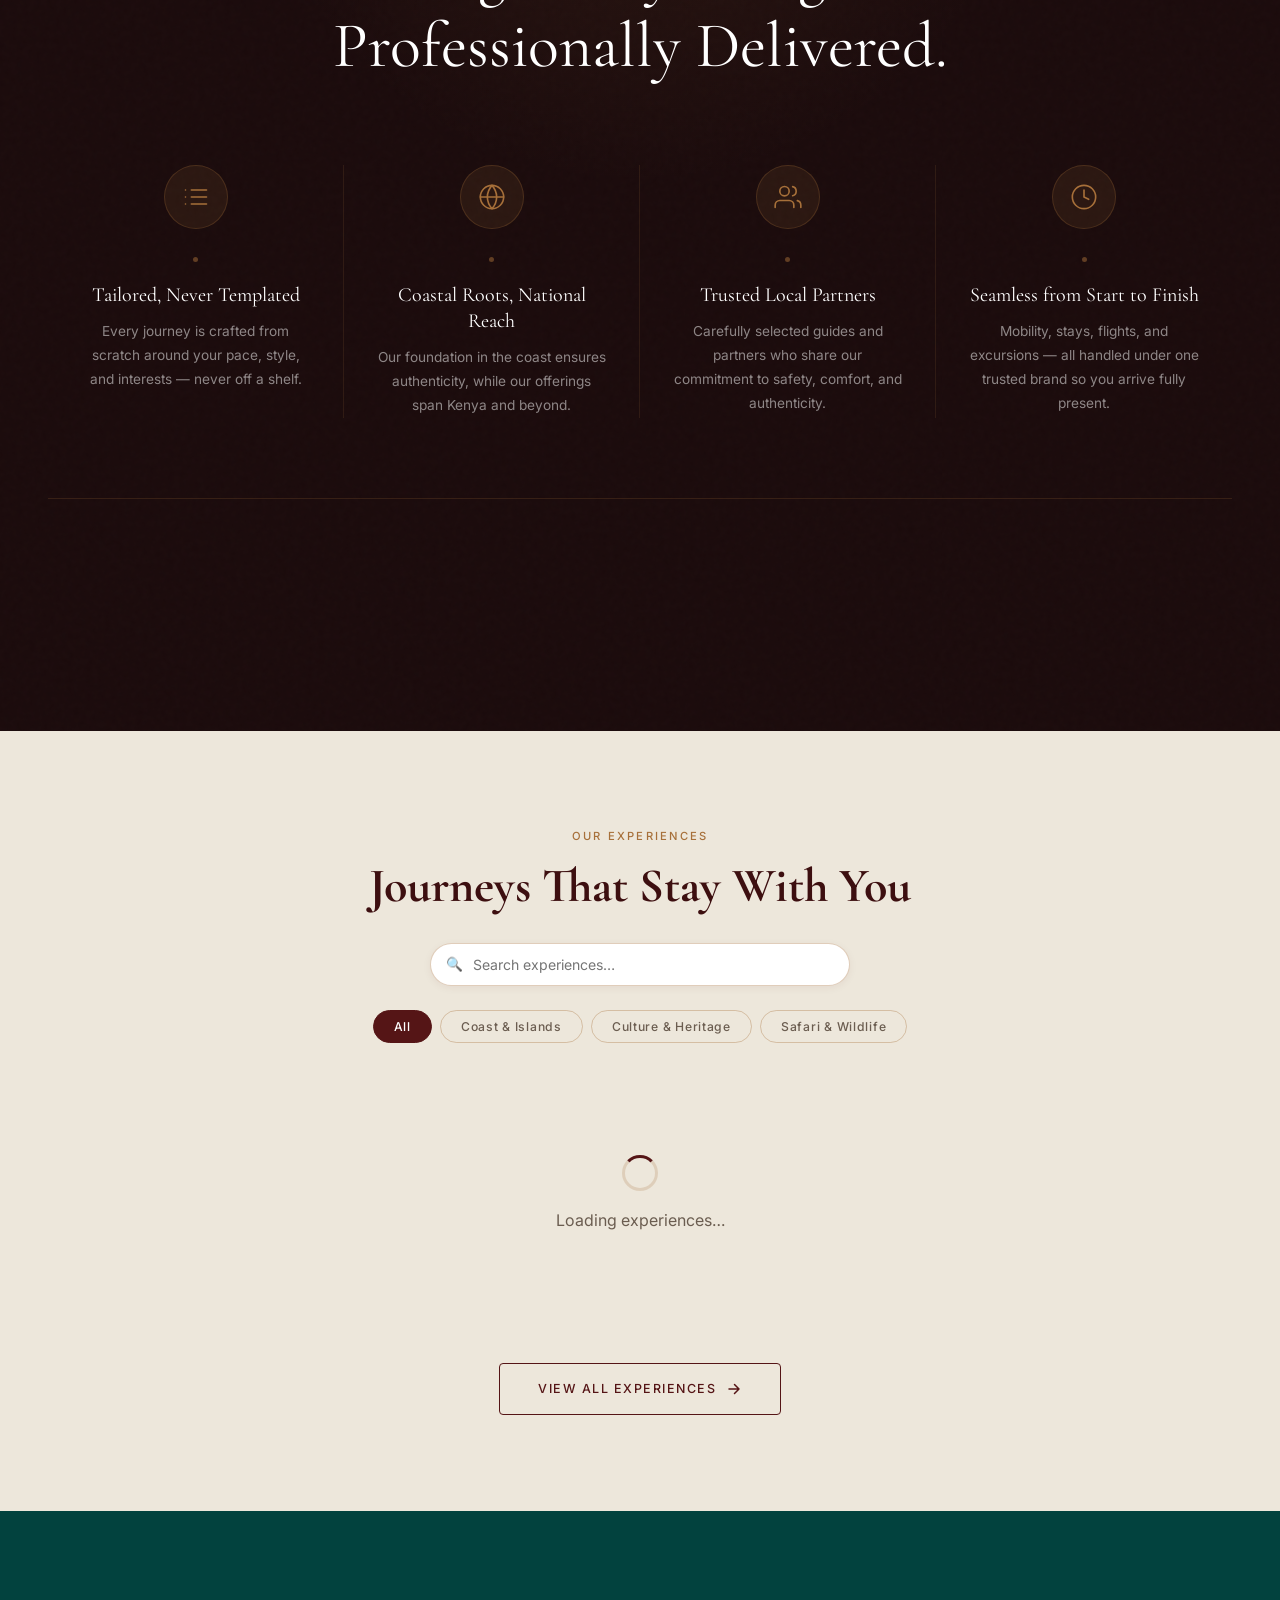
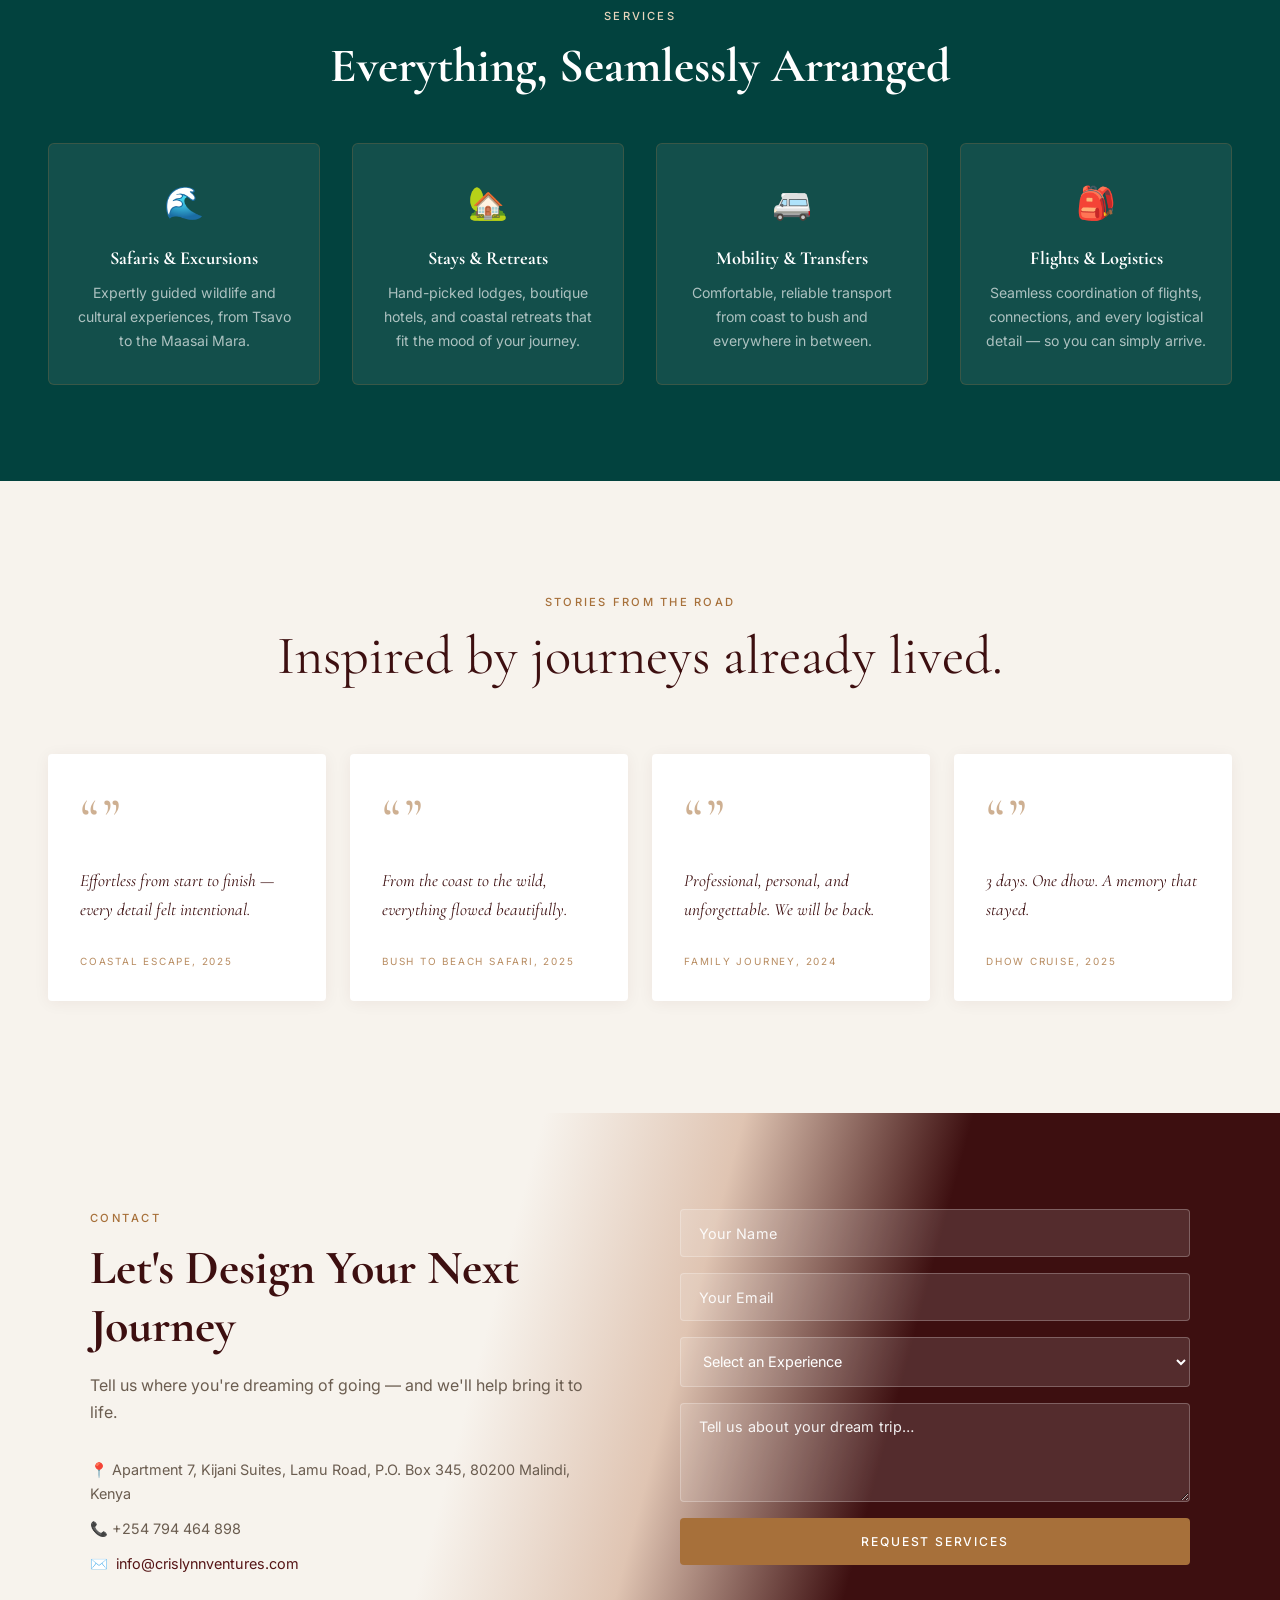
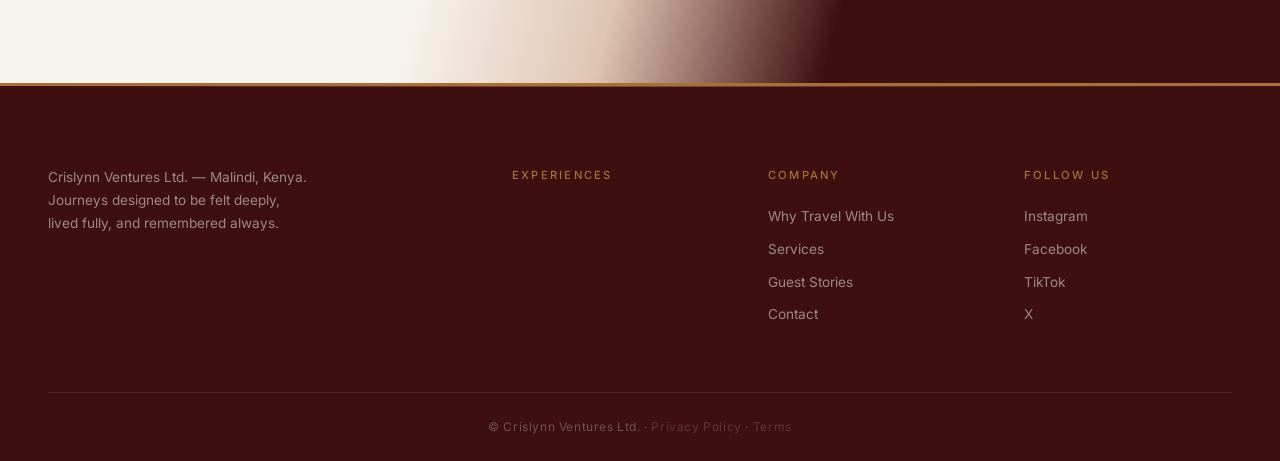
==== commit bf76aff3: "Update index.html" ====
--- a/index.html
+++ b/index.html
@@ -15,10 +15,13 @@
 </head>
 <body>
 
+  <!-- ═══════════════════════════════════ NAV ═══════════════════════════════════ -->
   <nav class="navbar" id="navbar">
     <div class="nav-logo">
       <a href="#home">
-        <img src="[data-uri]" class="nav-logo-img" alt="Crislynn Ventures" />
+        <img src="assets/logo.png" class="nav-logo-img" alt="Crislynn Ventures"
+             onerror="this.style.display='none';this.nextElementSibling.style.display='block'" />
+        <span style="display:none;font-family:'Cormorant Garamond',serif;font-size:1.2rem;color:var(--maroon,#3d0f10);font-weight:600;">Crislynn</span>
       </a>
     </div>
     <ul class="nav-links" id="navLinks">
@@ -33,6 +36,7 @@
     <button class="hamburger" id="hamburger" aria-label="Toggle menu">&#9776;</button>
   </nav>
 
+  <!-- ══════════════════════════════════ HERO ══════════════════════════════════ -->
   <section class="hero" id="home">
     <div class="hero-bg" style="background-image:url('https://images.pexels.com/photos/3703465/pexels-photo-3703465.jpeg?auto=compress&cs=tinysrgb&w=1920')"></div>
     <div class="hero-overlay"></div>
@@ -51,10 +55,12 @@
     </div>
   </section>
 
+  <!-- ════════════════════════════════ STRIP INTRO ════════════════════════════ -->
   <div class="strip-intro">
     <p>Travel Designed <em>Around You</em></p>
   </div>
 
+  <!-- ══════════════════════════════ EXPERIENCE STRIP ══════════════════════════ -->
   <section class="experience-strip">
     <a href="#experiences" class="strip-card" style="background-image:url('https://images.pexels.com/photos/1605268/pexels-photo-1605268.jpeg?auto=compress&cs=tinysrgb&w=800')">
       <div class="strip-overlay"></div>
@@ -90,6 +96,7 @@
     </a>
   </section>
 
+  <!-- ════════════════════════════════ WHY US ══════════════════════════════════ -->
   <section class="why-us" id="about">
     <div class="why-us-inner">
       <div class="why-us-header">
@@ -147,13 +154,14 @@
     </div>
   </section>
 
+  <!-- ══════════════════════════════ EXPERIENCES ════════════════════════════════ -->
   <section class="experiences" id="experiences">
     <div class="experiences-header">
       <span class="section-eyebrow">Our Experiences</span>
       <h2>Journeys That Stay With You</h2>
       <div class="exp-search-bar">
         <span class="search-icon">🔍</span>
-        <input type="text" id="expSearch" placeholder="Search experiences…" autocomplete="off" />
+        <input type="text" id="expSearch" name="expSearch" placeholder="Search experiences…" autocomplete="off" />
       </div>
       <div class="exp-filter-tabs" id="expFilterTabs">
         <button class="filter-tab active" data-filter="all">All</button>
@@ -162,12 +170,19 @@
         <button class="filter-tab" data-filter="Safari &amp; Wildlife">Safari &amp; Wildlife</button>
       </div>
     </div>
+
+    <!-- Loading spinner — hidden as soon as JS runs -->
     <div id="exp-loading-indicator" class="exp-page-loading">
       <div class="loading-spinner"></div>
       <p>Loading experiences…</p>
     </div>
+
+    <!-- Categories rendered here by main.js -->
     <div id="exp-categories"></div>
+
+    <!-- Search / filter results rendered here -->
     <div id="exp-search-results" class="exp-search-results" style="display:none;"></div>
+
     <div class="view-all-btn-wrap">
       <a href="experiences.html" class="view-all-btn">
         <span>View All Experiences</span>
@@ -178,6 +193,7 @@
     </div>
   </section>
 
+  <!-- ════════════════════════════════ SERVICES ════════════════════════════════ -->
   <section class="services" id="services">
     <div class="services-inner">
       <span class="section-eyebrow">Services</span>
@@ -207,6 +223,7 @@
     </div>
   </section>
 
+  <!-- ═══════════════════════════════ TESTIMONIALS ══════════════════════════════ -->
   <section class="testimonials" id="stories">
     <div class="testimonials-inner">
       <div class="testimonials-header">
@@ -238,6 +255,7 @@
     </div>
   </section>
 
+  <!-- ════════════════════════════════ CONTACT ══════════════════════════════════ -->
   <section class="contact" id="contact">
     <div class="contact-inner">
       <div class="contact-text">
@@ -247,24 +265,29 @@
         <div class="contact-details">
           <p>📍 Apartment 7, Kijani Suites, Lamu Road, P.O. Box 345, 80200 Malindi, Kenya</p>
           <p>📞 +254 794 464 898</p>
-          <p>✉️ <a href="/cdn-cgi/l/email-protection#3d54535b527d5e4f544e514453534b585349484f584e135e5250"><span class="__cf_email__" data-cfemail="11787f777e51726378627d687f7f67747f65646374623f727e7c">[email&#160;protected]</span></a></p>
-        </div>
-      </div>
-      <form class="contact-form" id="contactForm">
-        <input type="text" placeholder="Your Name" required />
-        <input type="email" placeholder="Your Email" required />
-        <select id="expSelect"><option value="">Select an Experience</option></select>
-        <textarea placeholder="Tell us about your dream trip..." rows="4"></textarea>
+          <p>✉️ <a href="mailto:info@crislynnventures.com">info@crislynnventures.com</a></p>
+        </div>
+      </div>
+      <form class="contact-form" id="contactForm" novalidate>
+        <input type="text"  id="contactName"  name="contactName"  placeholder="Your Name"  required />
+        <input type="email" id="contactEmail" name="contactEmail" placeholder="Your Email" required />
+        <select id="expSelect" name="expSelect">
+          <option value="">Select an Experience</option>
+          <!-- Populated dynamically by main.js -->
+        </select>
+        <textarea id="contactMessage" name="contactMessage" placeholder="Tell us about your dream trip…" rows="4"></textarea>
         <button type="submit" class="btn-primary">Request Services</button>
         <p class="form-success" id="formSuccess" style="display:none;">✓ Message sent! We'll be in touch within 24 hours.</p>
       </form>
     </div>
   </section>
 
+  <!-- ════════════════════════════════ FOOTER ══════════════════════════════════ -->
   <footer class="footer">
     <div class="footer-inner">
       <div class="footer-brand">
-        <img class="footer-logo-img" src="[data-uri]" alt="Crislynn Ventures" />
+        <img class="footer-logo-img" src="assets/logo.png" alt="Crislynn Ventures"
+             onerror="this.style.display='none'" />
         <p>Crislynn Ventures Ltd. — Malindi, Kenya. Journeys designed to be felt deeply, lived fully, and remembered always.</p>
       </div>
       <div class="footer-links">
@@ -283,10 +306,22 @@
         <div class="social-icons">
           <a href="https://instagram.com" target="_blank" rel="noopener">Instagram</a>
           <a href="https://facebook.com" target="_blank" rel="noopener">Facebook</a>
-          <a href="https://tiktok.com" target="_blank" rel="noopener">TikTok</a>
-          <a href="https://x.com" target="_blank" rel="noopener">X</a>
+          <a href="https://tiktok.com"    target="_blank" rel="noopener">TikTok</a>
+          <a href="https://x.com"         target="_blank" rel="noopener">X</a>
         </div>
       </div>
     </div>
     <div class="footer-bottom">
-      <p>© Crislynn Ventures Ltd. · <a href="#" style="color:inherit;opacity:0.6;">Privacy Policy</a> · <a hr
+      <p>© Crislynn Ventures Ltd. · <a href="#" style="color:inherit;opacity:0.6;">Privacy Policy</a> · <a href="#" style="color:inherit;opacity:0.6;">Terms</a></p>
+    </div>
+  </footer>
+
+  <!-- ══════════════════════════════════════════════════════════════════════════
+       SCRIPTS — load ONE file only (main.js).
+       Do NOT also load experiences.js — it duplicates everything and causes
+       conflicts. main.js already contains all experiences logic.
+  ════════════════════════════════════════════════════════════════════════════ -->
+  <script src="js/main.js"></script>
+
+</body>
+</html>
--- a/styles.css
+++ b/styles.css
@@ -50,7 +50,9 @@
 img { display: block; max-width: 100%; }
 a { text-decoration: none; color: inherit; }
 
-/* LOGO IMAGE */
+/* =============================================
+   LOGO
+   ============================================= */
 .nav-logo-img {
   height: 44px;
   width: auto;
@@ -59,16 +61,15 @@
   transition: opacity 0.3s ease;
 }
 .nav-logo-img:hover { opacity: 0.85; }
+
 .footer-logo-img {
   height: 52px;
   width: auto;
   display: block;
   margin-bottom: 1rem;
-  opacity: 0.92;
-  filter: brightness(1.1);
-}
-
-/* LOGO TEXT */
+  filter: brightness(0) invert(1) opacity(0.85);
+}
+
 .logo-text {
   font-family: 'Cormorant Garamond', serif;
   font-size: 1.3rem;
@@ -77,9 +78,10 @@
   color: var(--white);
 }
 .logo-text em { color: var(--gold); font-style: italic; }
-.footer-logo { font-size: 1.1rem; }
-
-/* BUTTONS */
+
+/* =============================================
+   BUTTONS
+   ============================================= */
 .btn-primary {
   display: inline-block;
   padding: 0.85rem 2rem;
@@ -221,7 +223,6 @@
     rgba(61,15,16,0.82) 100%
   );
 }
-/* Extra darkening layer specifically behind the text area */
 .hero-overlay::after {
   content: '';
   position: absolute;
@@ -280,9 +281,7 @@
   text-transform: uppercase;
   cursor: pointer;
 }
-.scroll-label {
-  animation: scrollFade 1.6s ease-in-out infinite;
-}
+.scroll-label { animation: scrollFade 1.6s ease-in-out infinite; }
 @keyframes scrollFade {
   0%, 100% { opacity: 0.7; }
   50%       { opacity: 0.25; }
@@ -293,27 +292,13 @@
   background: var(--gold);
   animation: scrollBounce 1.6s ease-in-out infinite;
 }
-.scroll-track {
-  width: 1px;
-  height: 32px;
-  background: linear-gradient(to bottom, rgba(167,112,58,0.7), rgba(167,112,58,0.08));
-  margin-bottom: 0.2rem;
-  animation: scrollTrack 1.6s ease-in-out infinite;
-}
-@keyframes scrollTrack {
-  0%, 100% { opacity: 1; transform: scaleY(1); }
-  50%       { opacity: 0.4; transform: scaleY(0.8); }
-}
 @keyframes scrollBounce {
   0%, 100% { transform: translateY(0); opacity: 1; }
   50%       { transform: translateY(6px); opacity: 0.4; }
 }
 
 /* =============================================
-   ABOUT
-   ============================================= */
-/* =============================================
-   WHY US — dark full-bleed section
+   WHY US
    ============================================= */
 .why-us {
   padding: 7rem 3rem 6rem;
@@ -348,10 +333,7 @@
   text-align: center;
   margin-bottom: 5rem;
 }
-.why-eyebrow {
-  color: var(--gold) !important;
-  opacity: 0.85;
-}
+.why-eyebrow { color: var(--gold) !important; opacity: 0.85; }
 .why-us-header h2 {
   font-family: 'Cormorant Garamond', serif;
   font-size: clamp(2.4rem, 5vw, 4rem);
@@ -376,8 +358,7 @@
 }
 .why-card:last-child { border-right: none; }
 .why-icon {
-  width: 64px;
-  height: 64px;
+  width: 64px; height: 64px;
   border-radius: 50%;
   background: rgba(167,112,58,0.12);
   border: 1px solid rgba(167,112,58,0.25);
@@ -393,8 +374,7 @@
   transform: translateY(-3px);
 }
 .why-dot {
-  width: 5px;
-  height: 5px;
+  width: 5px; height: 5px;
   border-radius: 50%;
   background: var(--gold);
   opacity: 0.5;
@@ -408,11 +388,7 @@
   margin-bottom: 0.75rem;
   line-height: 1.3;
 }
-.why-card p {
-  font-size: 0.855rem;
-  color: rgba(255,255,255,0.5);
-  line-height: 1.75;
-}
+.why-card p { font-size: 0.855rem; color: rgba(255,255,255,0.5); line-height: 1.75; }
 .why-stats {
   display: flex;
   justify-content: center;
@@ -480,19 +456,11 @@
 .strip-card .strip-overlay {
   position: absolute;
   inset: 0;
-  background: linear-gradient(
-    to top,
-    rgba(61,15,16,0.82) 0%,
-    rgba(61,15,16,0.1) 60%
-  );
+  background: linear-gradient(to top, rgba(61,15,16,0.82) 0%, rgba(61,15,16,0.1) 60%);
   transition: background var(--transition);
 }
 .strip-card:hover .strip-overlay {
-  background: linear-gradient(
-    to top,
-    rgba(61,15,16,0.92) 0%,
-    rgba(61,15,16,0.35) 60%
-  );
+  background: linear-gradient(to top, rgba(61,15,16,0.92) 0%, rgba(61,15,16,0.35) 60%);
 }
 .strip-content {
   position: relative;
@@ -543,8 +511,6 @@
   color: var(--maroon-deep);
   margin-bottom: 1.75rem;
 }
-
-/* Search bar */
 .exp-search-bar {
   position: relative;
   max-width: 420px;
@@ -575,8 +541,6 @@
   border-color: var(--gold);
   box-shadow: 0 2px 12px rgba(167,112,58,0.2);
 }
-
-/* Filter tabs */
 .exp-filter-tabs {
   display: flex;
   gap: 0.5rem;
@@ -596,17 +560,12 @@
   cursor: pointer;
   transition: all var(--transition);
 }
-.filter-tab:hover {
-  border-color: var(--gold);
-  color: var(--gold);
-}
+.filter-tab:hover { border-color: var(--gold); color: var(--gold); }
 .filter-tab.active {
   background: var(--maroon);
   border-color: var(--maroon);
   color: var(--white);
 }
-
-/* View All Experiences button */
 .view-all-btn-wrap {
   text-align: center;
   margin-top: 3rem;
@@ -644,14 +603,12 @@
   max-width: 1200px;
   margin: 0 auto;
 }
-.no-results {
+.no-results-msg {
   text-align: center;
   color: var(--text-light);
   padding: 3rem;
   font-size: 0.95rem;
 }
-.no-results em { color: var(--gold); font-style: italic; }
-
 .exp-page-loading {
   display: flex;
   flex-direction: column;
@@ -660,7 +617,6 @@
   padding: 4rem;
   color: var(--text-light);
 }
-
 .exp-category { margin-bottom: 4rem; }
 .category-title {
   font-family: 'Cormorant Garamond', serif;
@@ -670,7 +626,6 @@
   padding-bottom: 0.75rem;
   border-bottom: 1px solid rgba(167,112,58,0.35);
 }
-
 .slider-wrapper {
   position: relative;
   display: flex;
@@ -698,8 +653,6 @@
   transform: translateY(-6px);
   box-shadow: 0 12px 32px rgba(85,21,22,0.16);
 }
-
-/* CARD IMAGE */
 .card-img {
   position: relative;
   width: 100%;
@@ -722,32 +675,9 @@
   padding: 0.3rem 0.7rem;
   border-radius: 2px;
 }
-.card-price {
-  position: absolute;
-  bottom: 0.85rem;
-  right: 0.85rem;
-  background: var(--maroon);
-  color: var(--white);
-  font-size: 0.72rem;
-  font-weight: 600;
-  padding: 0.3rem 0.75rem;
-  border-radius: 2px;
-  border: 1px solid rgba(167,112,58,0.4);
-}
-.card-body {
-  padding: 1.25rem 1.5rem 1.5rem;
-}
-.card-body h4 {
-  font-size: 1.2rem;
-  margin-bottom: 0.5rem;
-  color: var(--maroon-deep);
-}
-.card-body p {
-  font-size: 0.85rem;
-  color: var(--text-light);
-  margin-bottom: 0.85rem;
-  line-height: 1.6;
-}
+.card-body { padding: 1.25rem 1.5rem 1.5rem; }
+.card-body h4 { font-size: 1.2rem; margin-bottom: 0.5rem; color: var(--maroon-deep); }
+.card-body p { font-size: 0.85rem; color: var(--text-light); margin-bottom: 0.85rem; line-height: 1.6; }
 .itinerary-toggle {
   background: none;
   border: none;
@@ -787,8 +717,6 @@
   transition: color var(--transition);
 }
 .card-cta:hover { color: var(--gold); }
-
-/* Card action buttons — wishlist + share */
 .card-actions {
   position: absolute;
   top: 0.75rem;
@@ -800,8 +728,7 @@
 }
 .exp-card:hover .card-actions { opacity: 1; }
 .card-action-btn {
-  width: 32px;
-  height: 32px;
+  width: 32px; height: 32px;
   border-radius: 50%;
   border: none;
   background: rgba(255,255,255,0.9);
@@ -818,10 +745,7 @@
 .card-action-btn:hover { background: var(--white); transform: scale(1.1); }
 .wishlist-btn { color: var(--text-light); }
 .wishlist-btn.wishlisted { background: var(--maroon); color: var(--white); }
-.wishlist-btn.wishlisted::after { content: ''; }
 .share-btn { color: var(--maroon); }
-
-/* Wishlist toast */
 #wishlist-toast {
   position: fixed;
   bottom: 2rem;
@@ -844,11 +768,11 @@
   opacity: 1;
   transform: translateX(-50%) translateY(0);
 }
+.slider-btn {
   background: var(--white);
   border: 1px solid var(--cream-mid);
   color: var(--maroon);
-  width: 40px;
-  height: 40px;
+  width: 40px; height: 40px;
   border-radius: 50%;
   font-size: 1.4rem;
   cursor: pointer;
@@ -859,25 +783,17 @@
   transition: all var(--transition);
   box-shadow: var(--shadow);
 }
-.slider-btn:hover {
-  background: var(--maroon);
-  color: var(--white);
-  border-color: var(--maroon);
-}
+.slider-btn:hover { background: var(--maroon); color: var(--white); border-color: var(--maroon); }
 .slider-btn:disabled { opacity: 0.3; cursor: default; }
 
 /* =============================================
-   SERVICES — Green section (Swahili/brand)
+   SERVICES
    ============================================= */
 .services { padding: 6rem 3rem; background: var(--green); }
 .services-inner { max-width: 1200px; margin: 0 auto; text-align: center; }
 .services-inner h2 { color: var(--white); font-size: clamp(2rem,4vw,3rem); margin-bottom: 3rem; }
 .services-inner .section-eyebrow { color: var(--gold-pale); }
-.services-grid {
-  display: grid;
-  grid-template-columns: repeat(4, 1fr);
-  gap: 2rem;
-}
+.services-grid { display: grid; grid-template-columns: repeat(4, 1fr); gap: 2rem; }
 .service-card {
   background: rgba(255,255,255,0.07);
   border: 1px solid rgba(167,112,58,0.25);
@@ -898,21 +814,9 @@
 /* =============================================
    TESTIMONIALS
    ============================================= */
-/* =============================================
-   TESTIMONIALS — cream bg, large quote marks, minimal cards
-   ============================================= */
-.testimonials {
-  padding: 7rem 3rem;
-  background: var(--cream);
-}
-.testimonials-inner {
-  max-width: 1200px;
-  margin: 0 auto;
-}
-.testimonials-header {
-  text-align: center;
-  margin-bottom: 4rem;
-}
+.testimonials { padding: 7rem 3rem; background: var(--cream); }
+.testimonials-inner { max-width: 1200px; margin: 0 auto; }
+.testimonials-header { text-align: center; margin-bottom: 4rem; }
 .testimonials-header h2 {
   font-family: 'Cormorant Garamond', serif;
   font-size: clamp(2.2rem, 4.5vw, 3.4rem);
@@ -921,11 +825,7 @@
   margin-top: 0.5rem;
   line-height: 1.2;
 }
-.testimonials-grid {
-  display: grid;
-  grid-template-columns: repeat(4, 1fr);
-  gap: 1.5rem;
-}
+.testimonials-grid { display: grid; grid-template-columns: repeat(4, 1fr); gap: 1.5rem; }
 .testimonial-card {
   background: var(--white);
   border-radius: 4px;
@@ -934,13 +834,11 @@
   flex-direction: column;
   box-shadow: 0 2px 16px rgba(85,21,22,0.06);
   transition: transform 0.3s ease, box-shadow 0.3s ease;
-  position: relative;
 }
 .testimonial-card:hover {
   transform: translateY(-4px);
   box-shadow: 0 10px 32px rgba(85,21,22,0.12);
 }
-/* Large decorative quote mark */
 .quote-mark {
   font-family: 'Cormorant Garamond', serif;
   font-size: 3.5rem;
@@ -948,7 +846,6 @@
   color: var(--gold);
   opacity: 0.55;
   margin-bottom: 1.25rem;
-  letter-spacing: -0.05em;
 }
 .testimonial-card p {
   font-family: 'Cormorant Garamond', serif;
@@ -969,7 +866,7 @@
 }
 
 /* =============================================
-   CONTACT — Cream left, maroon right, fully readable
+   CONTACT
    ============================================= */
 .contact {
   padding: 6rem 3rem;
@@ -977,7 +874,6 @@
   position: relative;
   overflow: hidden;
 }
-/* Left half = solid cream, right half fades to maroon */
 .contact::before {
   content: '';
   position: absolute;
@@ -1002,7 +898,6 @@
   position: relative;
   z-index: 1;
 }
-/* Left column text — dark on cream */
 .contact-text h2 {
   font-size: clamp(2rem,4vw,3rem);
   margin-bottom: 1rem;
@@ -1018,7 +913,13 @@
   align-items: center;
   gap: 0.5rem;
 }
-/* Right column form — sits on maroon bg */
+.contact-details a {
+  color: var(--maroon);
+  transition: color var(--transition);
+}
+.contact-details a:hover { color: var(--gold); }
+
+/* Right column form */
 .contact-form { display: flex; flex-direction: column; gap: 1rem; }
 .contact-form input,
 .contact-form select,
@@ -1034,15 +935,34 @@
   outline: none;
   transition: border-color var(--transition), background var(--transition);
 }
+
+/* ── PLACEHOLDER TEXT — bright white for max visibility ── */
 .contact-form input::placeholder,
-.contact-form textarea::placeholder { color: rgba(255,255,255,0.5); }
+.contact-form textarea::placeholder {
+  color: rgba(255, 255, 255, 0.92);
+  font-weight: 400;
+  letter-spacing: 0.02em;
+}
+
+/* Select placeholder colour */
+.contact-form select {
+  color: rgba(255, 255, 255, 0.92);
+}
+.contact-form select option {
+  background: var(--maroon-deep);
+  color: var(--white);
+}
+/* Once a real option is chosen, keep full white */
+.contact-form select:not([value=""]) {
+  color: var(--white);
+}
+
 .contact-form input:focus,
 .contact-form select:focus,
 .contact-form textarea:focus {
   border-color: var(--gold);
   background: rgba(255,255,255,0.18);
 }
-.contact-form select option { background: var(--maroon-deep); color: var(--white); }
 .contact-form textarea { resize: vertical; }
 .contact-form .btn-primary {
   background: var(--gold);
@@ -1061,24 +981,8 @@
 }
 .form-success { color: var(--gold-pale); font-size: 0.88rem; margin-top: 0.5rem; font-weight: 500; }
 
-/* Mobile: stack vertically, both on cream */
-@media (max-width: 768px) {
-  .contact::before {
-    background: linear-gradient(
-      180deg,
-      var(--cream) 0%,
-      var(--cream) 45%,
-      var(--maroon-deep) 65%,
-      var(--maroon-deep) 100%
-    );
-  }
-  .contact-form input,
-  .contact-form select,
-  .contact-form textarea { background: rgba(255,255,255,0.1); }
-}
-
-/* =============================================
-   FOOTER — deep maroon, gold accents, balanced
+/* =============================================
+   FOOTER
    ============================================= */
 .footer {
   background: var(--maroon-deep);
@@ -1127,27 +1031,16 @@
   transition: color var(--transition), padding-left var(--transition);
 }
 .footer-links a:hover,
-.footer-social a:hover {
-  color: var(--gold-pale);
-  padding-left: 4px;
-}
+.footer-social a:hover { color: var(--gold-pale); padding-left: 4px; }
 .social-icons { display: flex; flex-direction: column; }
-.footer-bottom {
-  text-align: center;
-  padding: 1.5rem 0;
-}
-.footer-bottom p {
-  color: rgba(255,255,255,0.28);
-  font-size: 0.75rem;
-  letter-spacing: 0.05em;
-}
+.footer-bottom { text-align: center; padding: 1.5rem 0; }
+.footer-bottom p { color: rgba(255,255,255,0.28); font-size: 0.75rem; letter-spacing: 0.05em; }
 
 /* =============================================
    LOADING SPINNER
    ============================================= */
 .loading-spinner {
-  width: 36px;
-  height: 36px;
+  width: 36px; height: 36px;
   border: 3px solid rgba(167,112,58,0.2);
   border-top-color: var(--maroon);
   border-radius: 50%;
@@ -1156,10 +1049,9 @@
 @keyframes spin { to { transform: rotate(360deg); } }
 
 /* =============================================
-   EXPERIENCE PAGE — exp-nav
+   EXPERIENCE PAGE
    ============================================= */
 body.experience-page { background: var(--cream); }
-
 .exp-nav {
   position: fixed;
   top: 0; left: 0; right: 0;
@@ -1181,7 +1073,6 @@
   transition: color var(--transition);
 }
 .back-link:hover { color: var(--gold); }
-
 .exp-loading, .exp-error {
   min-height: 100vh;
   display: flex;
@@ -1193,8 +1084,6 @@
   padding: 2rem;
   text-align: center;
 }
-
-/* EXPERIENCE HERO */
 .exp-hero {
   height: 75vh;
   min-height: 480px;
@@ -1208,11 +1097,7 @@
 .exp-hero-overlay {
   position: absolute;
   inset: 0;
-  background: linear-gradient(
-    to top,
-    rgba(61,15,16,0.88) 0%,
-    rgba(61,15,16,0.2) 60%
-  );
+  background: linear-gradient(to top, rgba(61,15,16,0.88) 0%, rgba(61,15,16,0.2) 60%);
 }
 .exp-hero-text {
   position: relative;
@@ -1229,13 +1114,8 @@
   display: block;
   margin-bottom: 0.75rem;
 }
-.exp-hero-text h1 {
-  font-size: clamp(2.2rem, 5vw, 4rem);
-  margin-bottom: 1rem;
-}
+.exp-hero-text h1 { font-size: clamp(2.2rem, 5vw, 4rem); margin-bottom: 1rem; }
 .exp-hero-text p { font-size: 1.05rem; opacity: 0.85; }
-
-/* EXPERIENCE BODY */
 .exp-body {
   max-width: 1200px;
   margin: 0 auto;
@@ -1249,8 +1129,6 @@
 .exp-section h2 { font-size: 1.8rem; margin: 0.5rem 0 1rem; color: var(--maroon-deep); }
 .exp-section h3 { font-size: 1.3rem; margin: 0.5rem 0 1rem; color: var(--maroon-deep); }
 .exp-section p { color: var(--text-light); line-height: 1.8; }
-
-/* Itinerary — green left border for Swahili-coast identity */
 .exp-itinerary { list-style: none; display: flex; flex-direction: column; gap: 0.75rem; }
 .exp-itinerary li {
   padding: 0.75rem 1rem;
@@ -1261,13 +1139,7 @@
   color: var(--text);
   box-shadow: 0 2px 8px rgba(2,66,62,0.06);
 }
-
-/* Gallery */
-.exp-gallery {
-  display: grid;
-  grid-template-columns: repeat(3, 1fr);
-  gap: 0.75rem;
-}
+.exp-gallery { display: grid; grid-template-columns: repeat(3, 1fr); gap: 0.75rem; }
 .gallery-img {
   aspect-ratio: 4/3;
   background-size: cover;
@@ -1277,8 +1149,6 @@
   transition: transform var(--transition);
 }
 .gallery-img:hover { transform: scale(1.02); }
-
-/* BOOKING CARD */
 .booking-card {
   background: var(--white);
   border-radius: 8px;
@@ -1299,16 +1169,8 @@
   border-radius: 2px;
   margin-bottom: 0.75rem;
 }
-.booking-card h3 {
-  font-size: 1.3rem;
-  color: var(--maroon-deep);
-  margin-bottom: 1rem;
-}
-.booking-price {
-  font-size: 0.85rem;
-  color: var(--text-light);
-  margin-bottom: 1.25rem;
-}
+.booking-card h3 { font-size: 1.3rem; color: var(--maroon-deep); margin-bottom: 1rem; }
+.booking-price { font-size: 0.85rem; color: var(--text-light); margin-bottom: 1.25rem; }
 .booking-price strong {
   font-family: 'Cormorant Garamond', serif;
   font-size: 2rem;
@@ -1334,23 +1196,9 @@
   margin-bottom: 0.75rem;
   font-family: 'Inter', sans-serif;
 }
-.booking-includes ul {
-  list-style: none;
-  display: flex;
-  flex-direction: column;
-  gap: 0.4rem;
-  margin-bottom: 1.5rem;
-}
-.booking-includes li {
-  font-size: 0.85rem;
-  color: var(--text);
-  padding-left: 0.25rem;
-}
-.booking-includes li::before {
-  content: '✓ ';
-  color: var(--green);
-  font-weight: 600;
-}
+.booking-includes ul { list-style: none; display: flex; flex-direction: column; gap: 0.4rem; margin-bottom: 1.5rem; }
+.booking-includes li { font-size: 0.85rem; color: var(--text); padding-left: 0.25rem; }
+.booking-includes li::before { content: '✓ '; color: var(--green); font-weight: 600; }
 .booking-btn { width: 100%; text-align: center; }
 
 /* =============================================
@@ -1361,9 +1209,6 @@
   .footer-inner { grid-template-columns: 1fr 1fr; }
   .exp-body { grid-template-columns: 1fr; }
   .booking-card { position: static; }
-  .about-inner { grid-template-columns: 1fr; gap: 3rem; }
-  .about-image { grid-template-columns: 1fr 1fr; }
-  .about-image .img-main { grid-column: 1 / 3; aspect-ratio: 16/9; }
 }
 
 @media (max-width: 768px) {
@@ -1384,18 +1229,28 @@
   .experience-strip { grid-template-columns: repeat(2, 1fr); height: auto; }
   .strip-card { height: 220px; }
   .experiences { padding: 4rem 1.5rem; }
-  .about { padding: 4rem 1.5rem; }
   .services { padding: 4rem 1.5rem; }
   .testimonials { padding: 4rem 1.5rem; }
   .testimonials-grid { grid-template-columns: 1fr 1fr; gap: 1rem; }
   .why-us { padding: 4rem 1.5rem; }
   .why-us-grid { grid-template-columns: 1fr 1fr; gap: 2.5rem 0; }
   .why-card { border-right: none; border-bottom: 1px solid rgba(167,112,58,0.15); padding-bottom: 2.5rem; }
-  .why-card:nth-child(even) { border-right: none; }
   .why-stats { gap: 3rem; }
   .why-us-header h2 { font-size: 2rem; }
   .contact { padding: 4rem 1.5rem; }
+  .contact::before {
+    background: linear-gradient(
+      180deg,
+      var(--cream) 0%,
+      var(--cream) 45%,
+      var(--maroon-deep) 65%,
+      var(--maroon-deep) 100%
+    );
+  }
   .contact-inner { grid-template-columns: 1fr; gap: 3rem; }
+  .contact-form input,
+  .contact-form select,
+  .contact-form textarea { background: rgba(255,255,255,0.1); }
   .footer { padding: 3rem 1.5rem 0; }
   .footer-inner { grid-template-columns: 1fr; gap: 2rem; }
   .exp-body { padding: 2rem 1.5rem; }
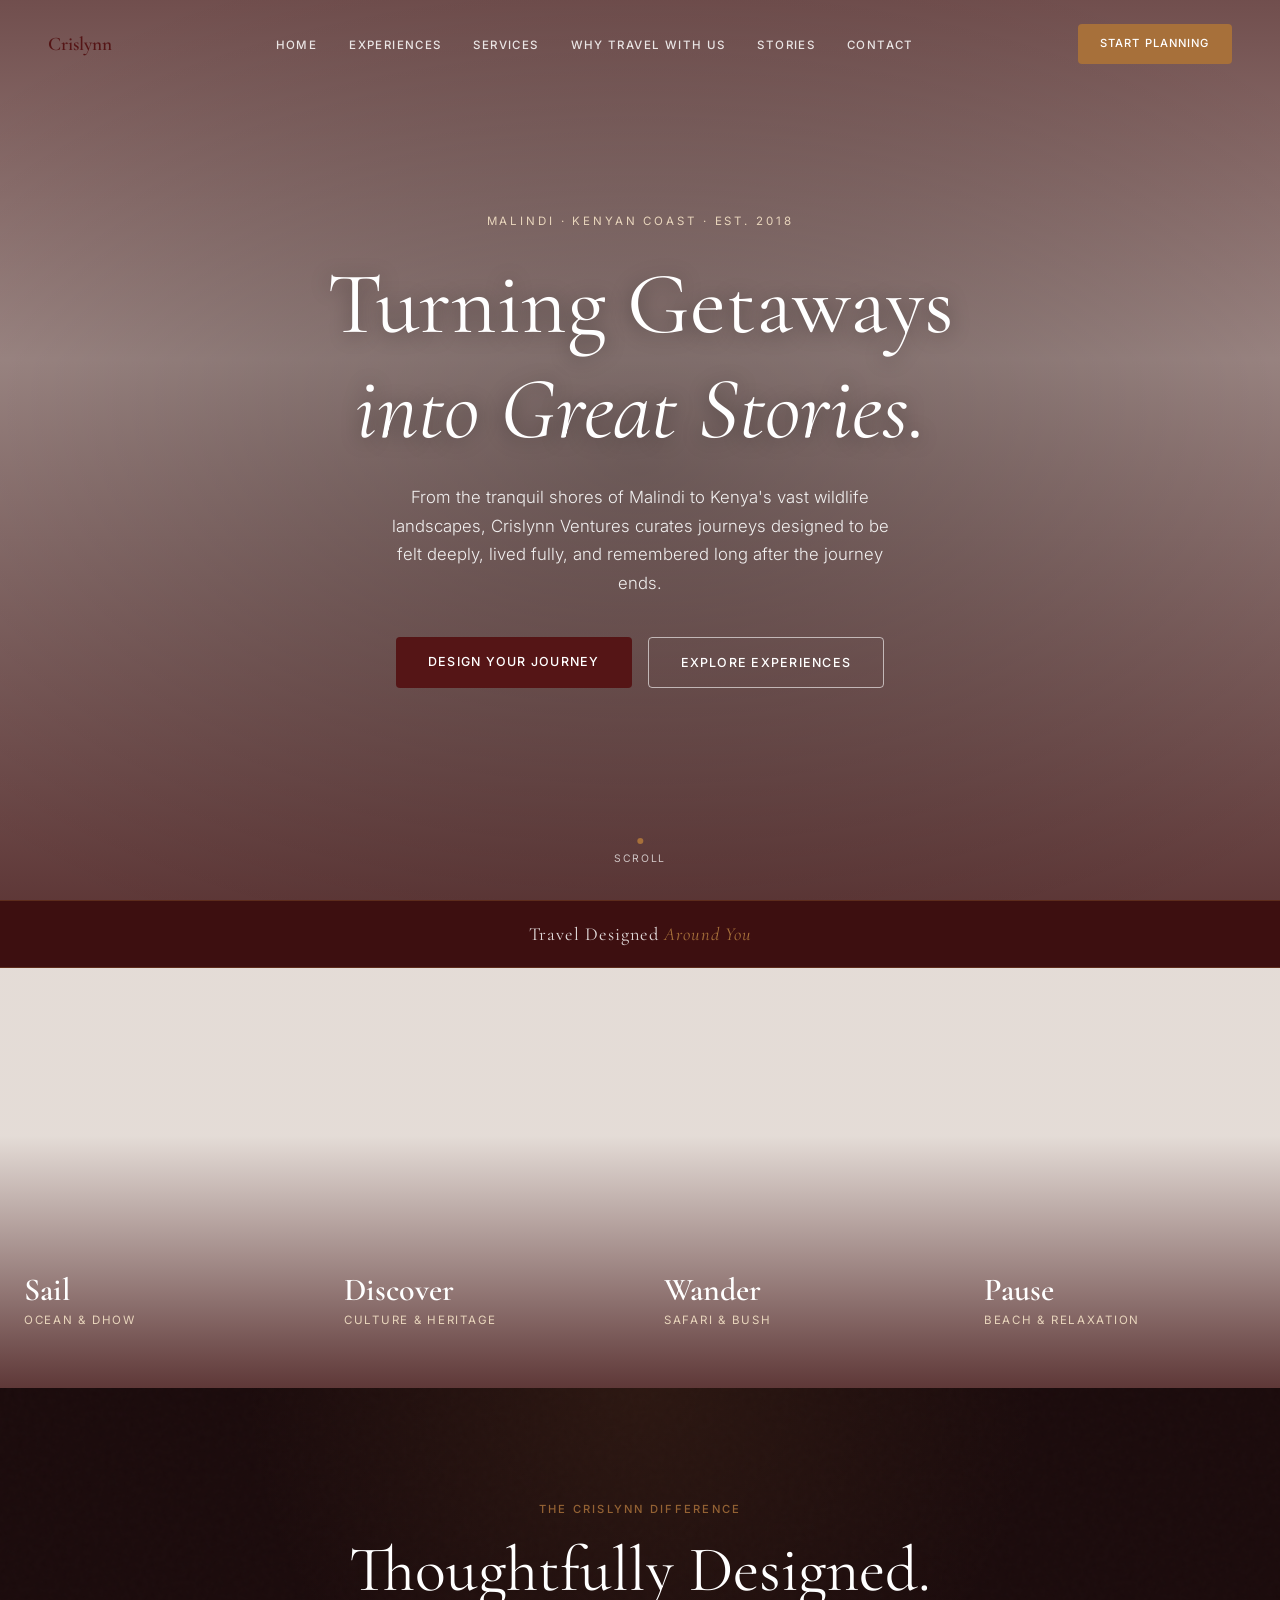
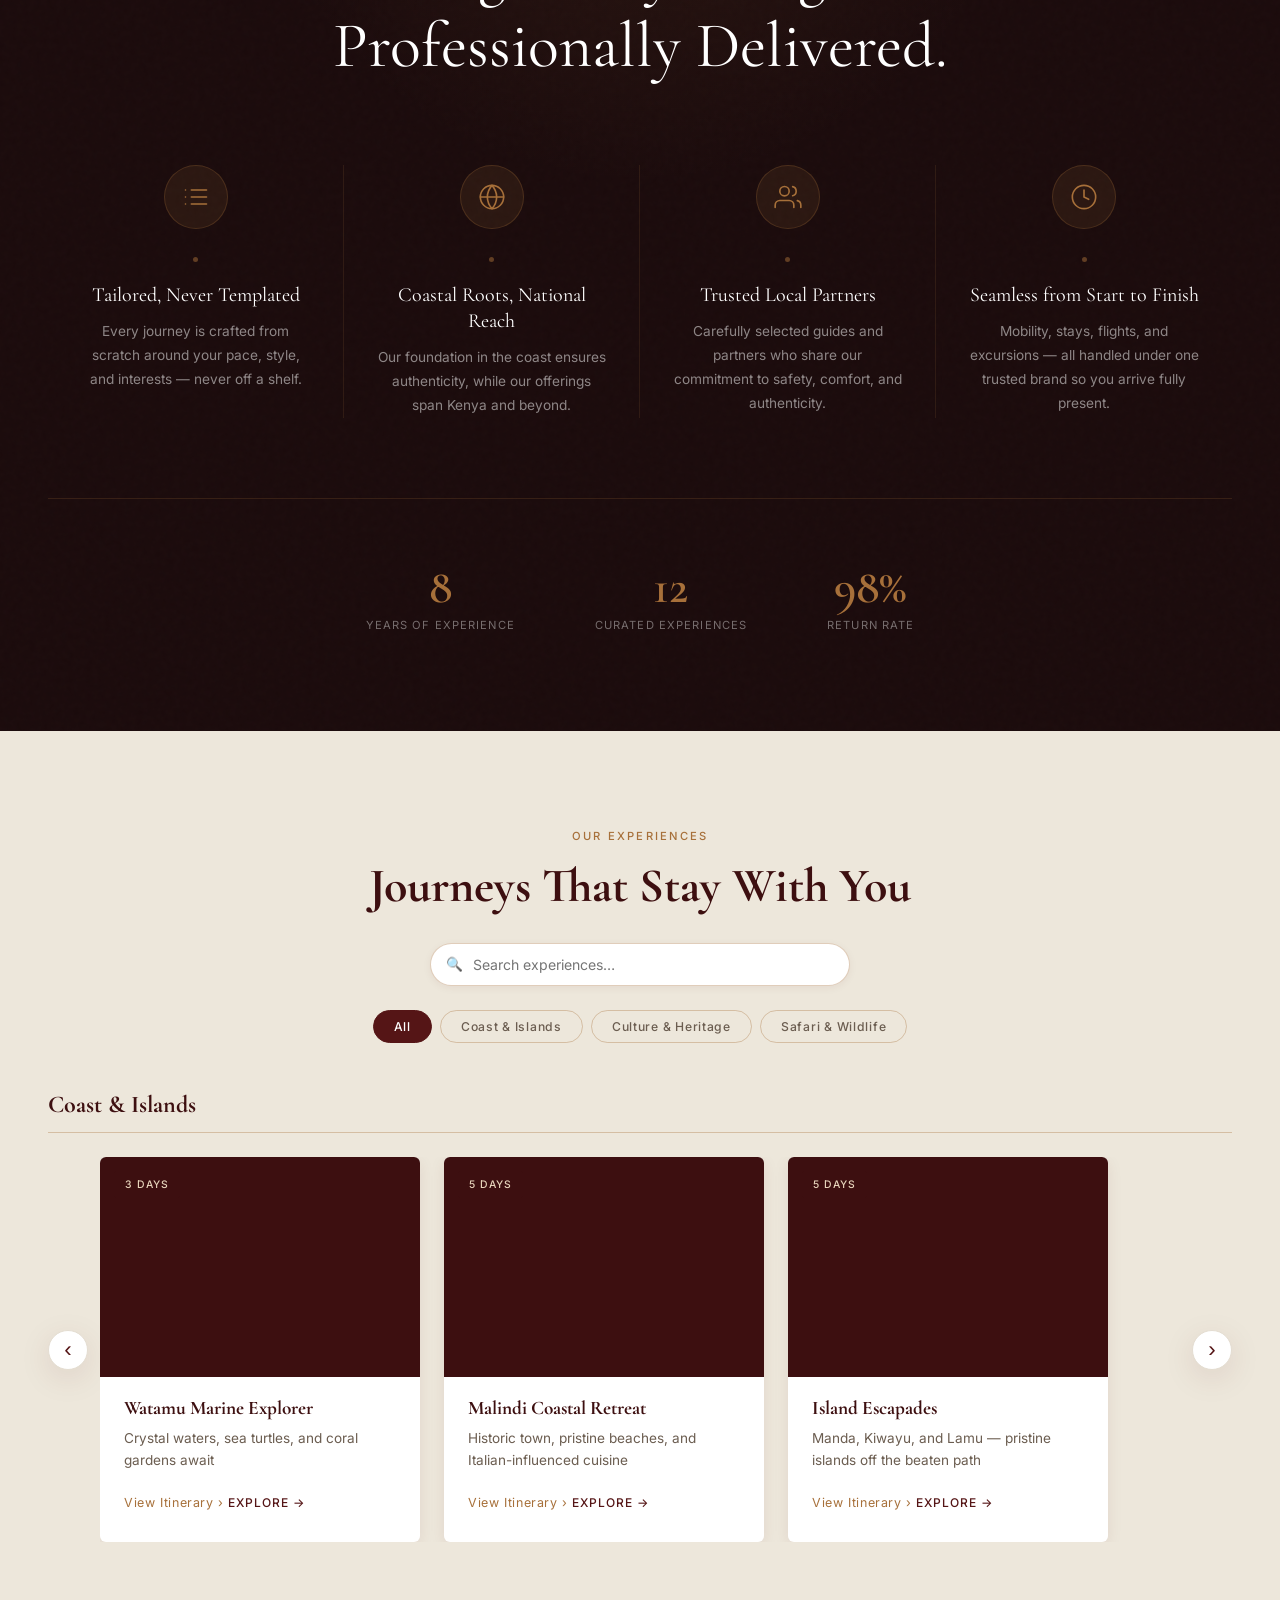
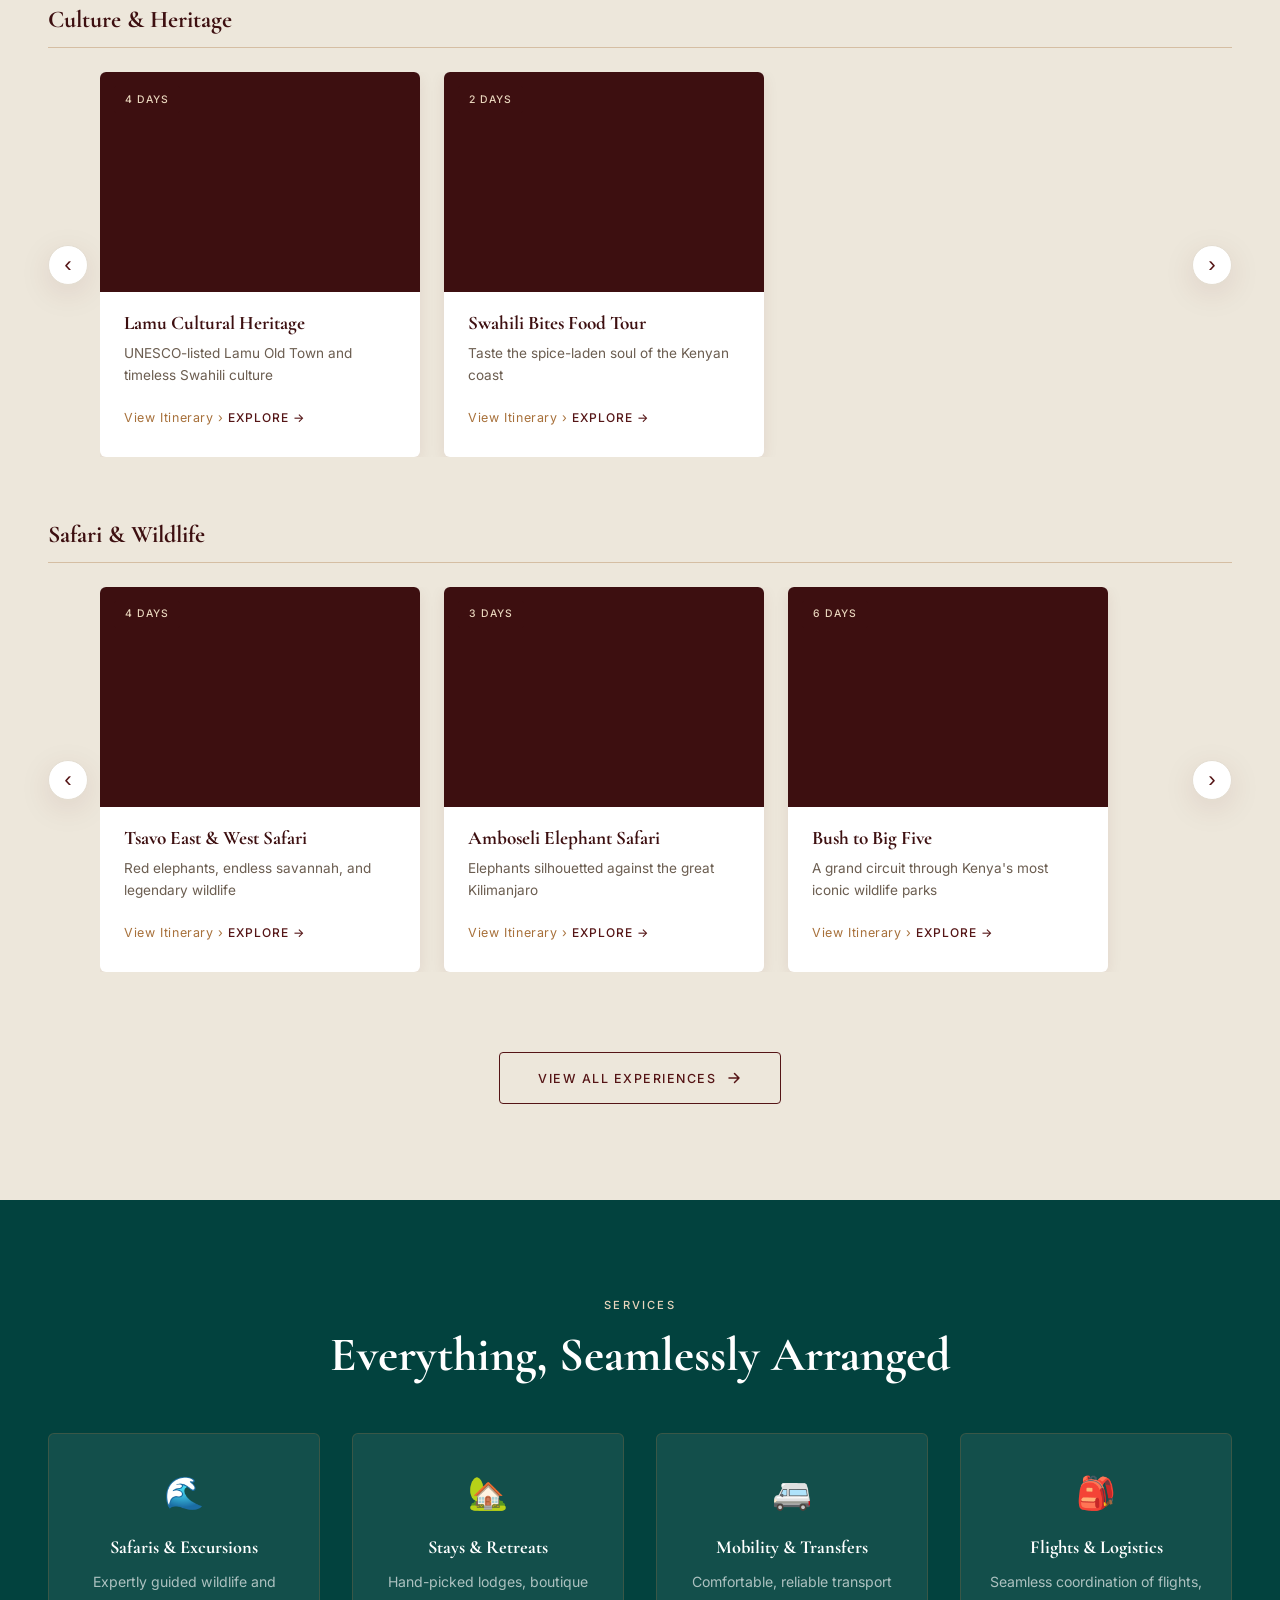
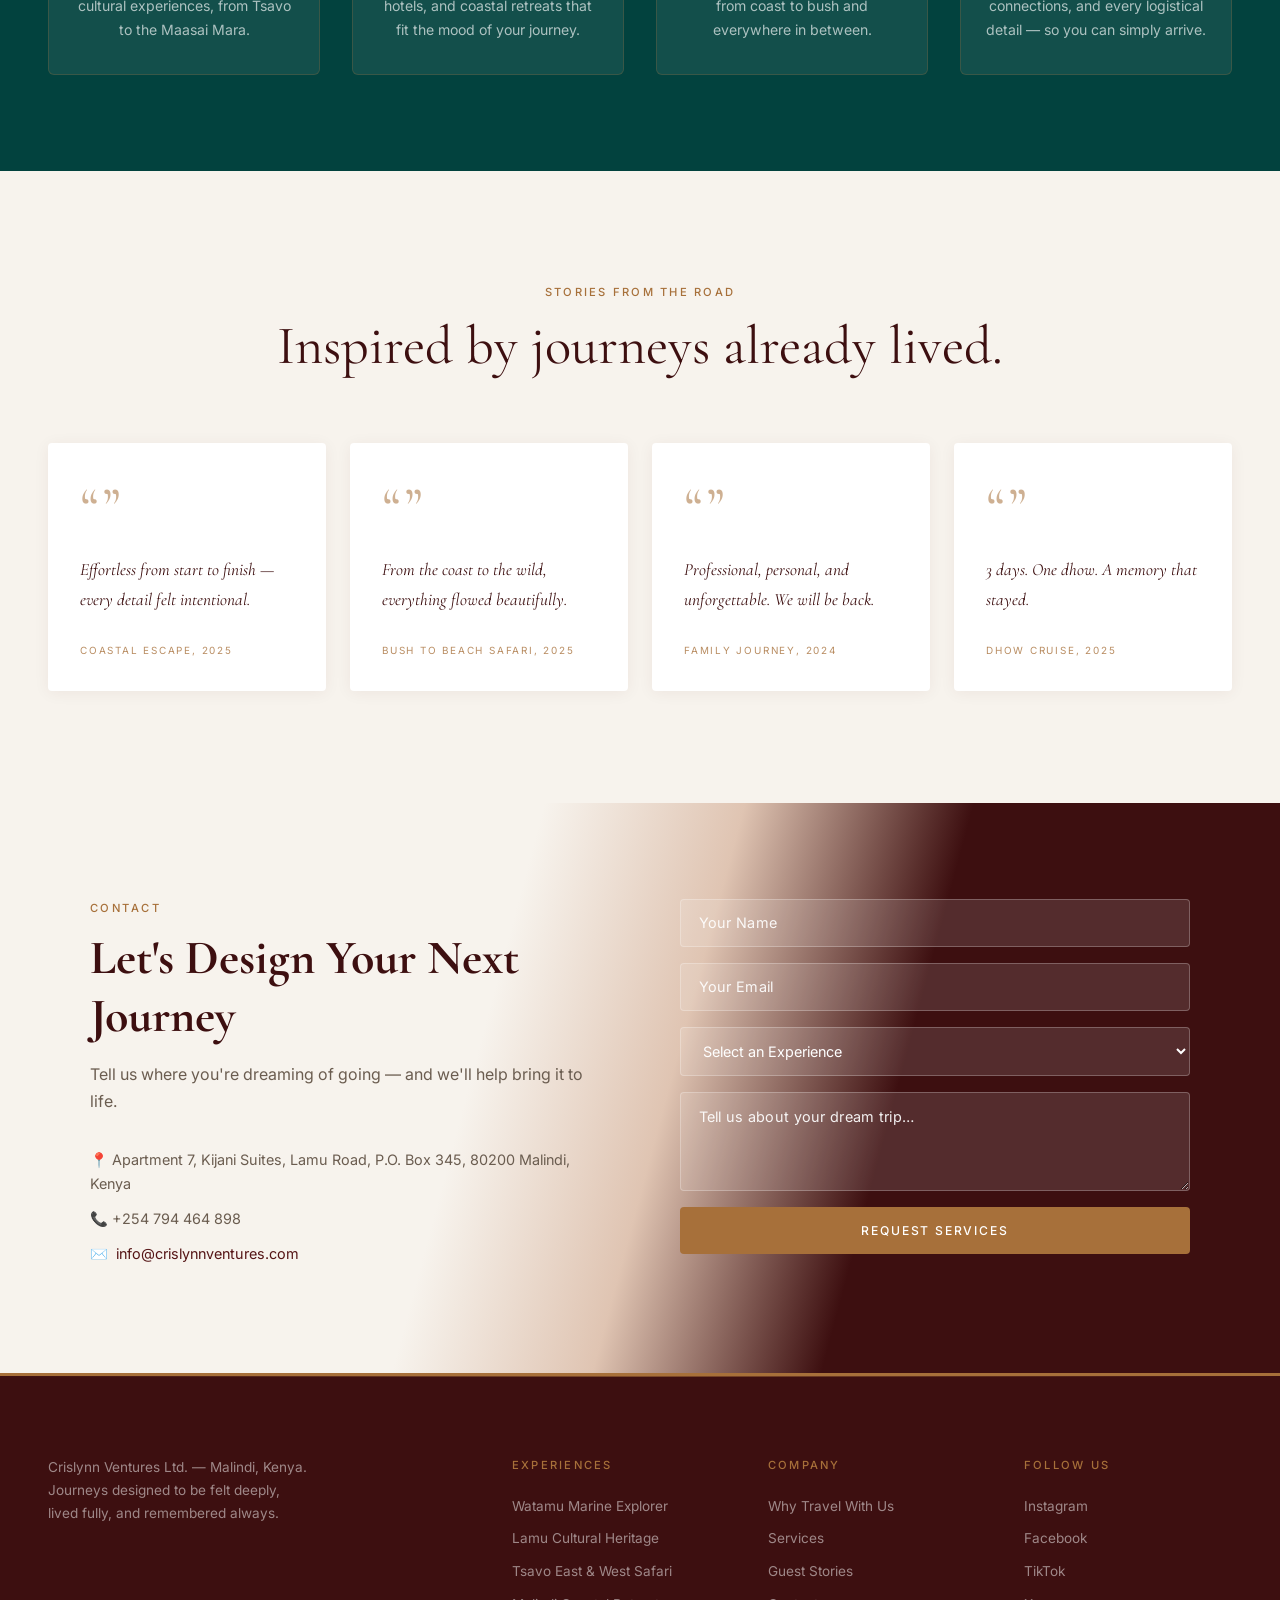
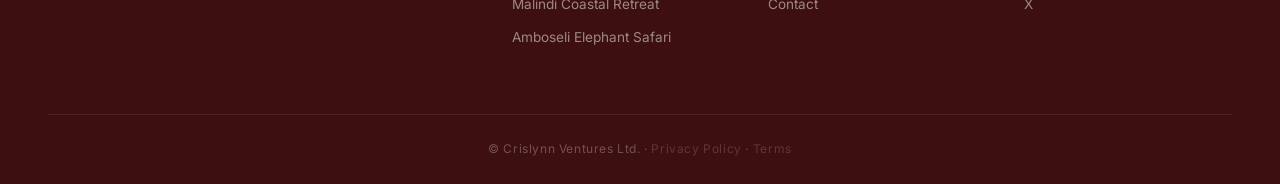
==== commit 19bf8096: "Update index.html" ====
--- a/index.html
+++ b/index.html
@@ -321,7 +321,7 @@
        Do NOT also load experiences.js — it duplicates everything and causes
        conflicts. main.js already contains all experiences logic.
   ════════════════════════════════════════════════════════════════════════════ -->
-  <script src="js/main.js"></script>
+  <script src="main.js"></script>
 
 </body>
 </html>
